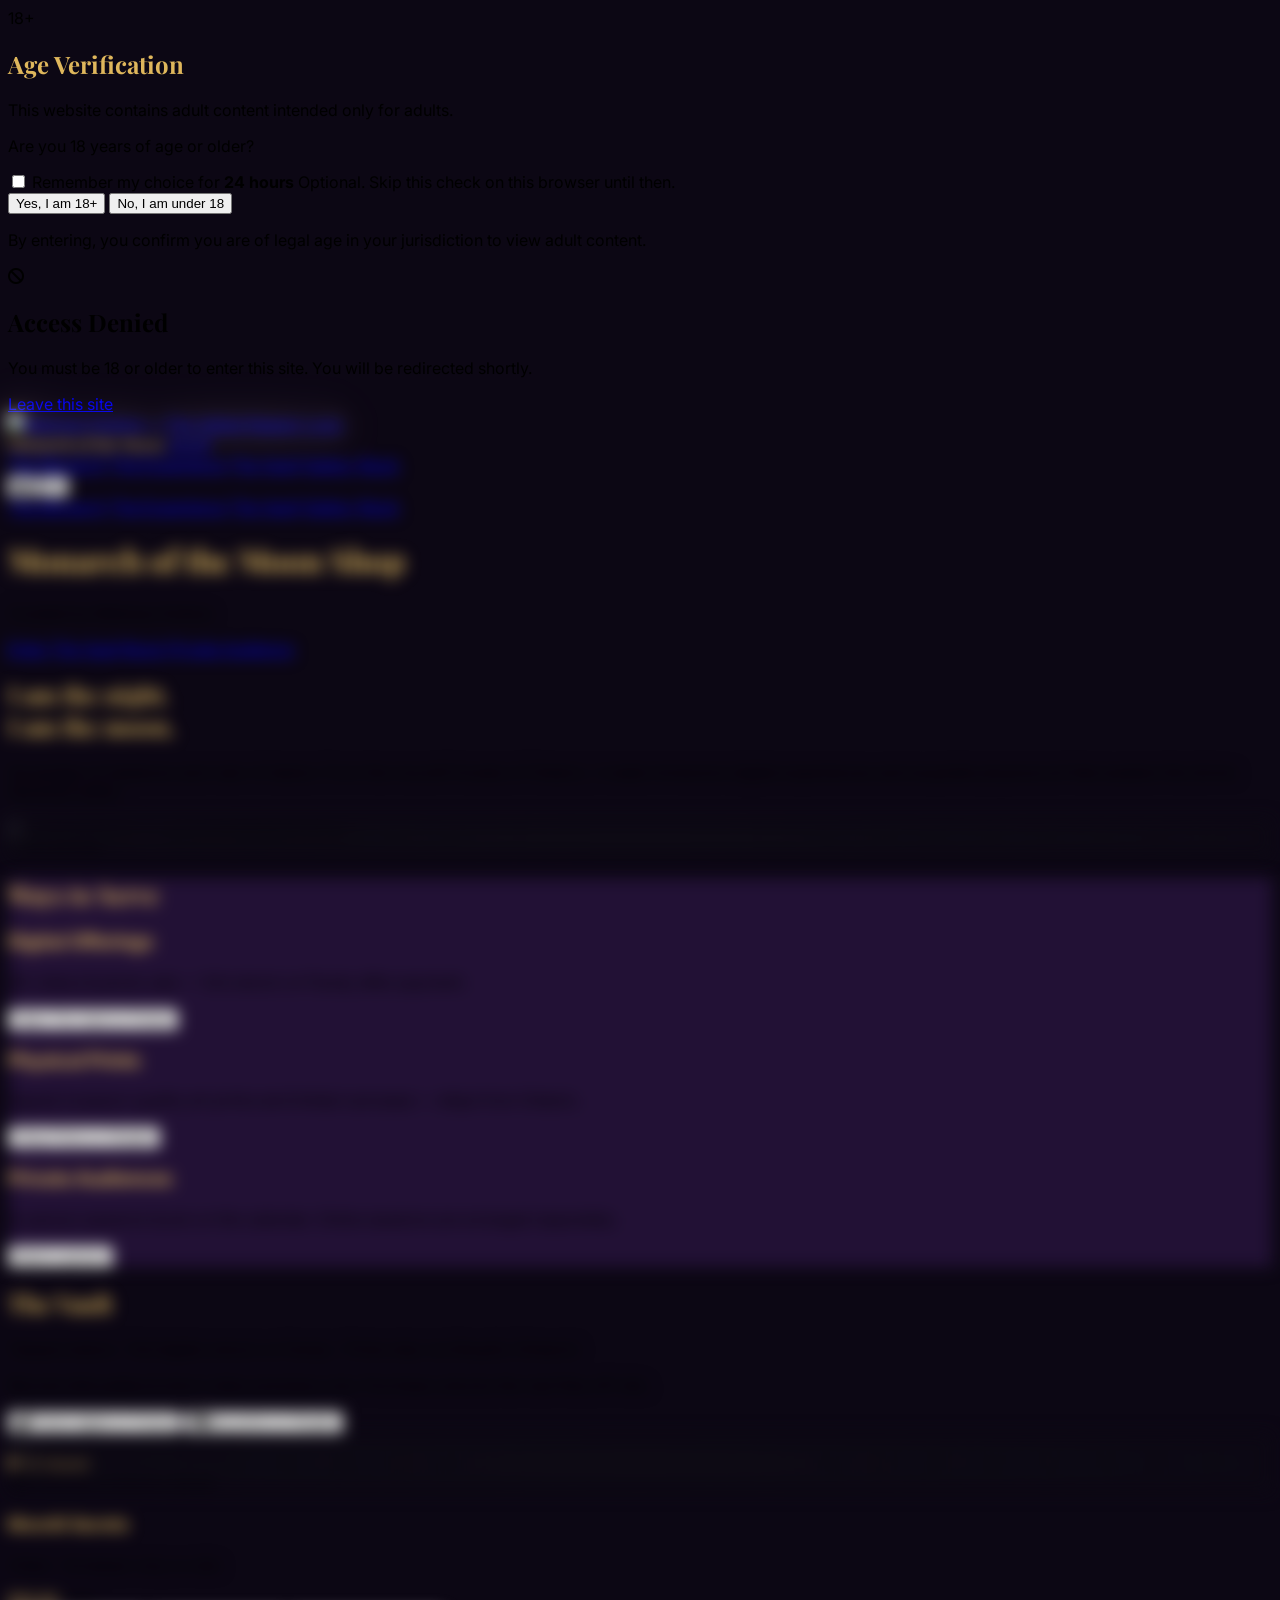
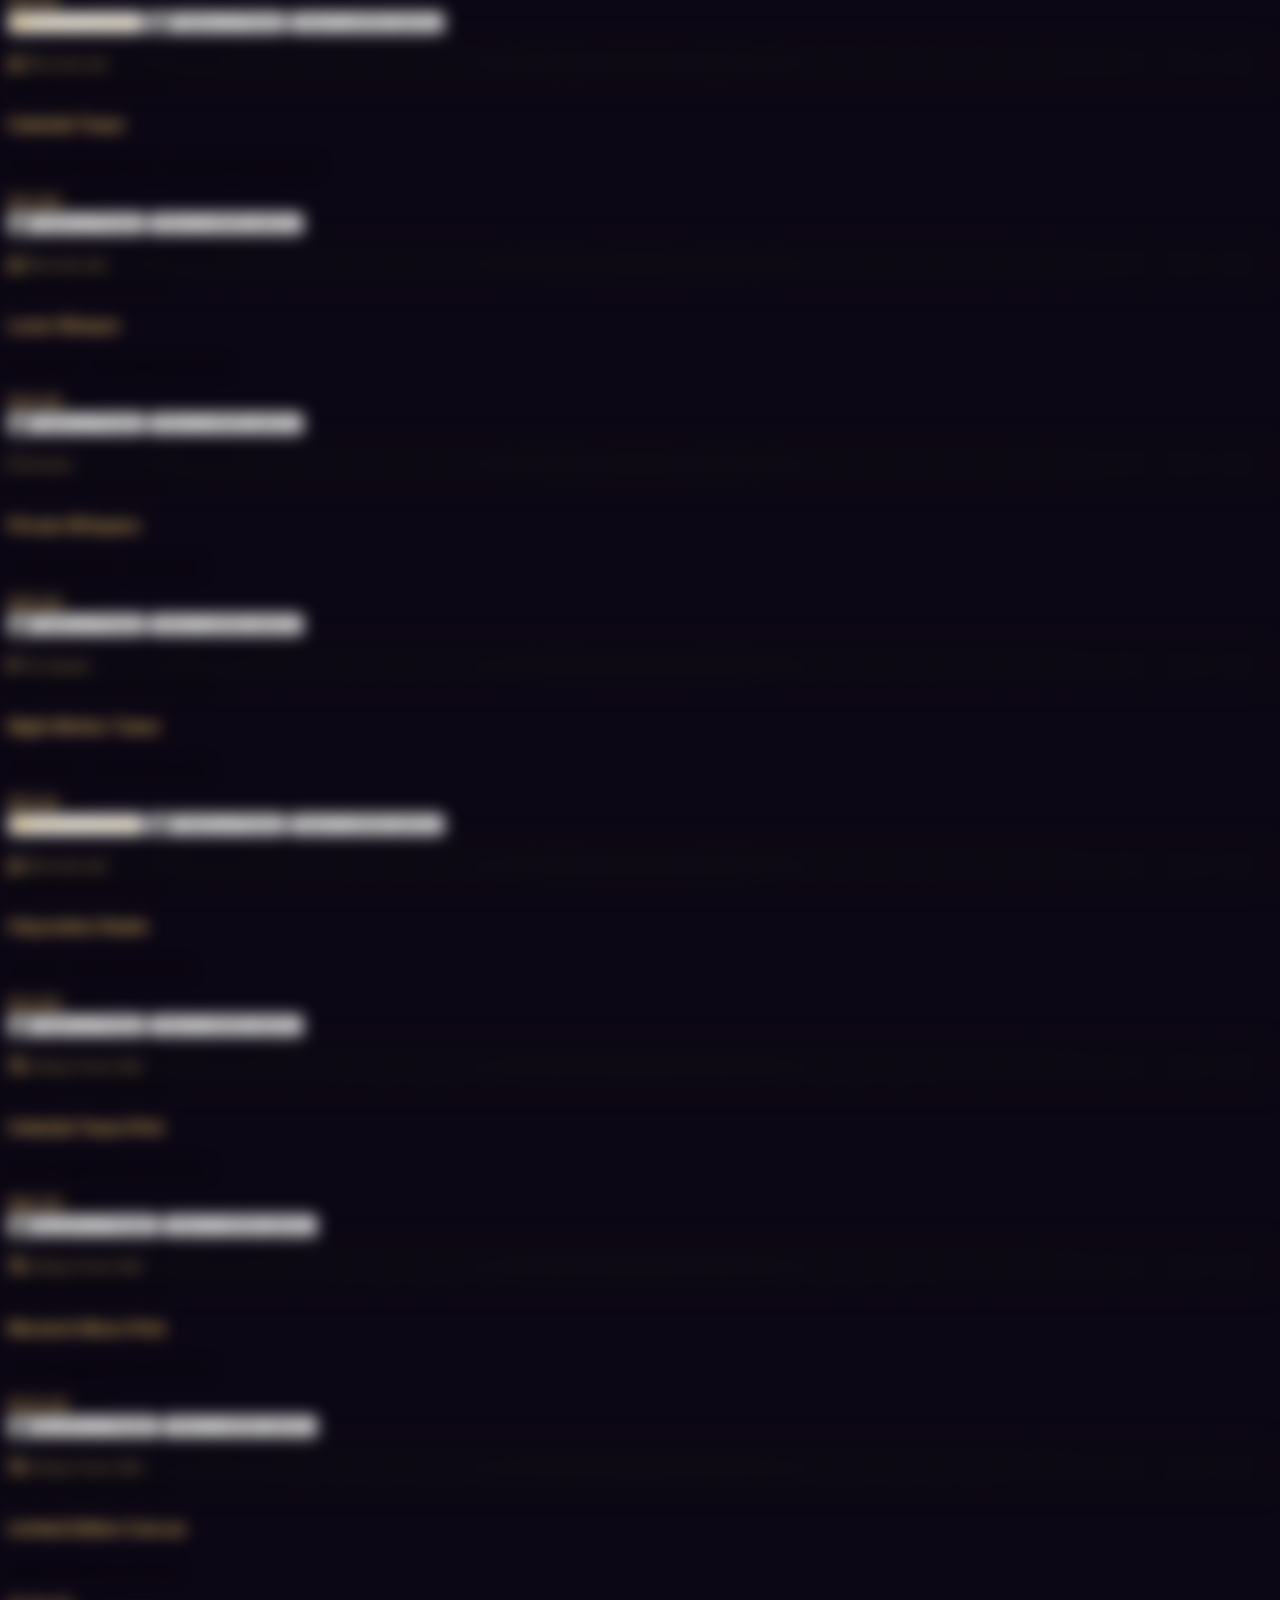
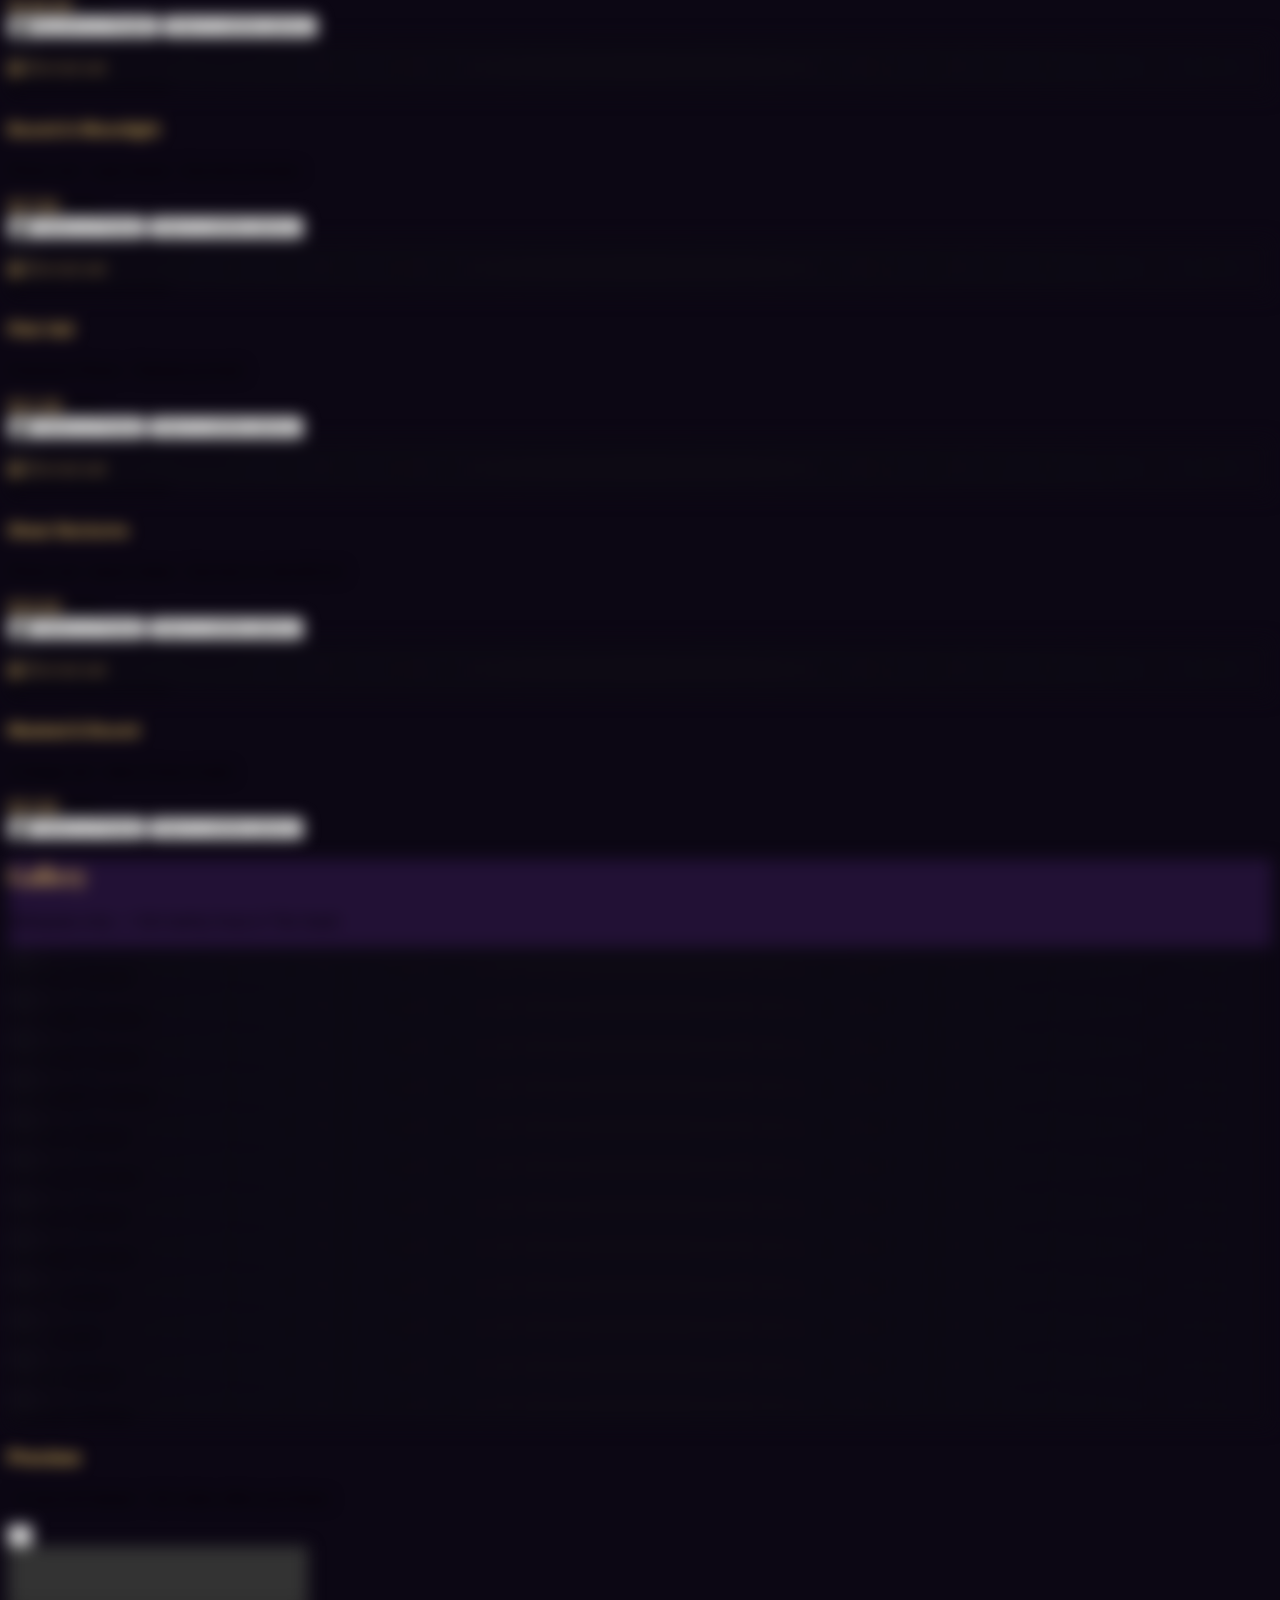
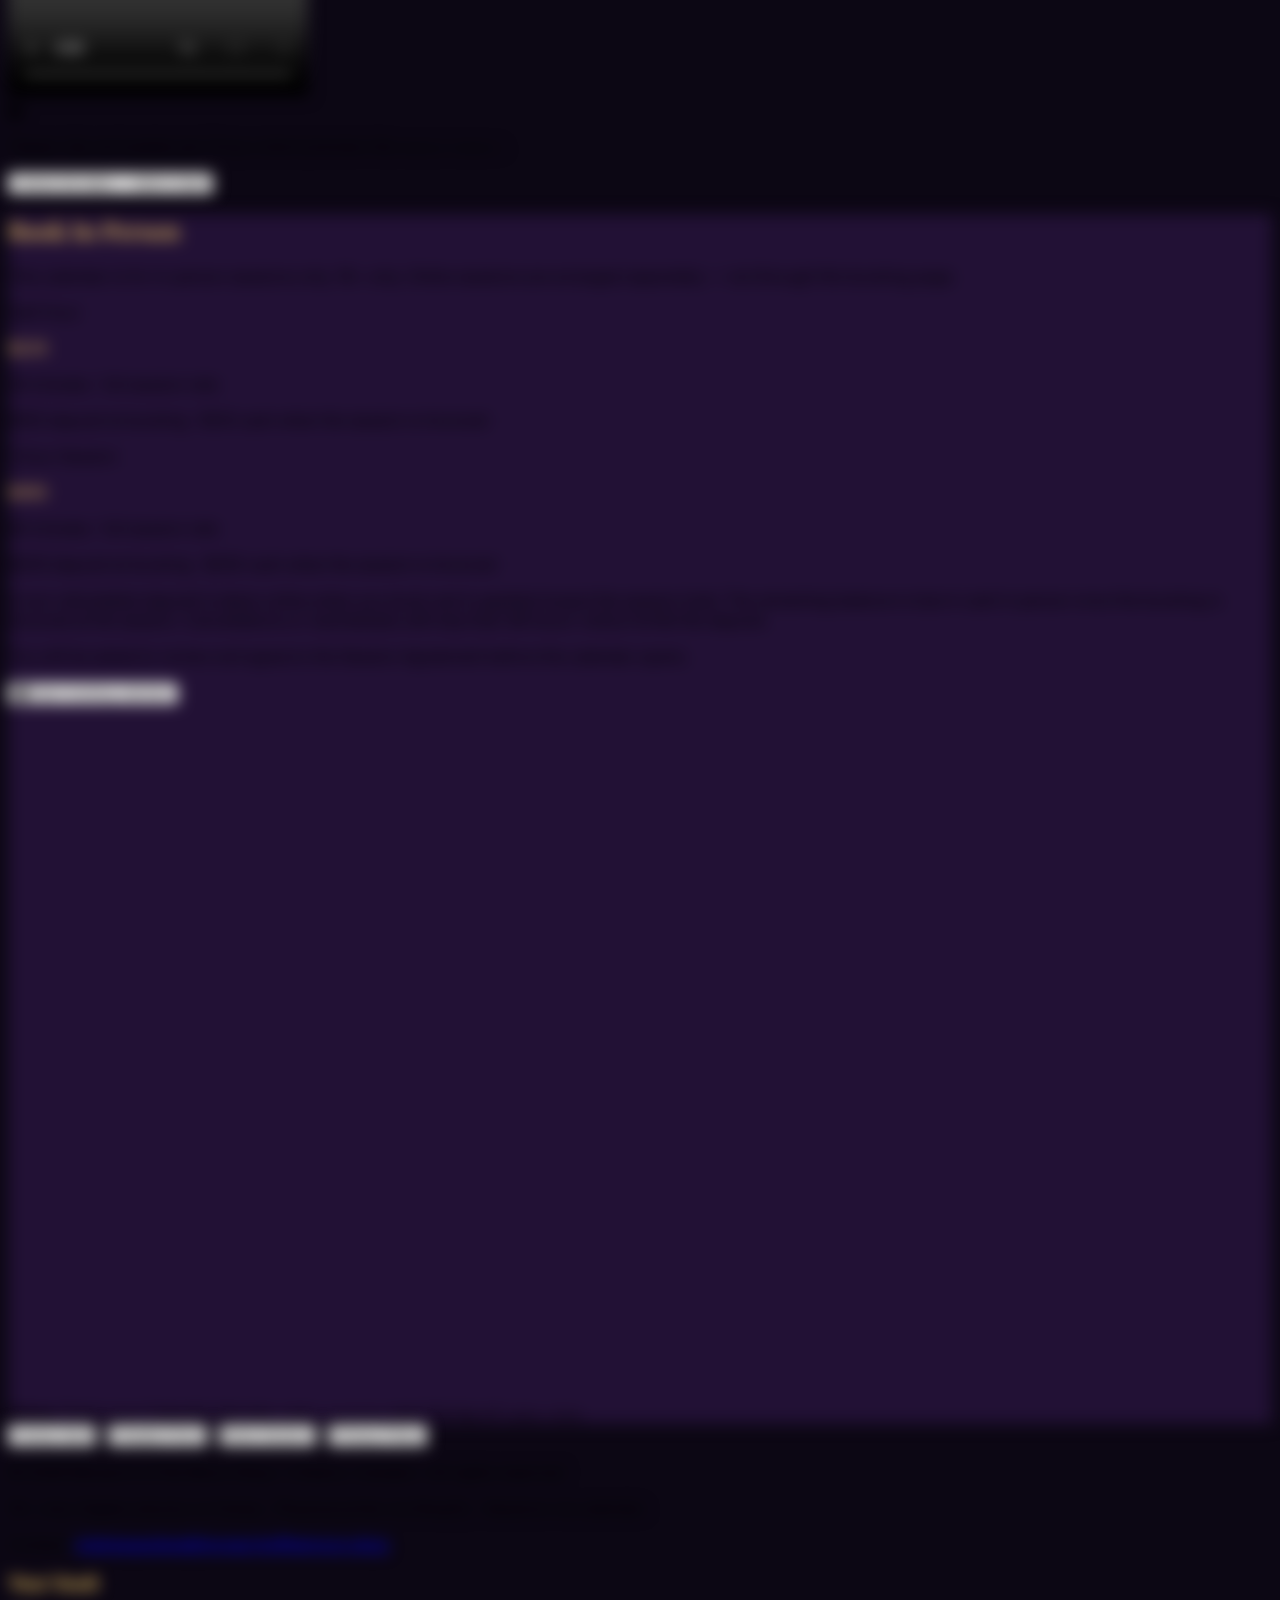
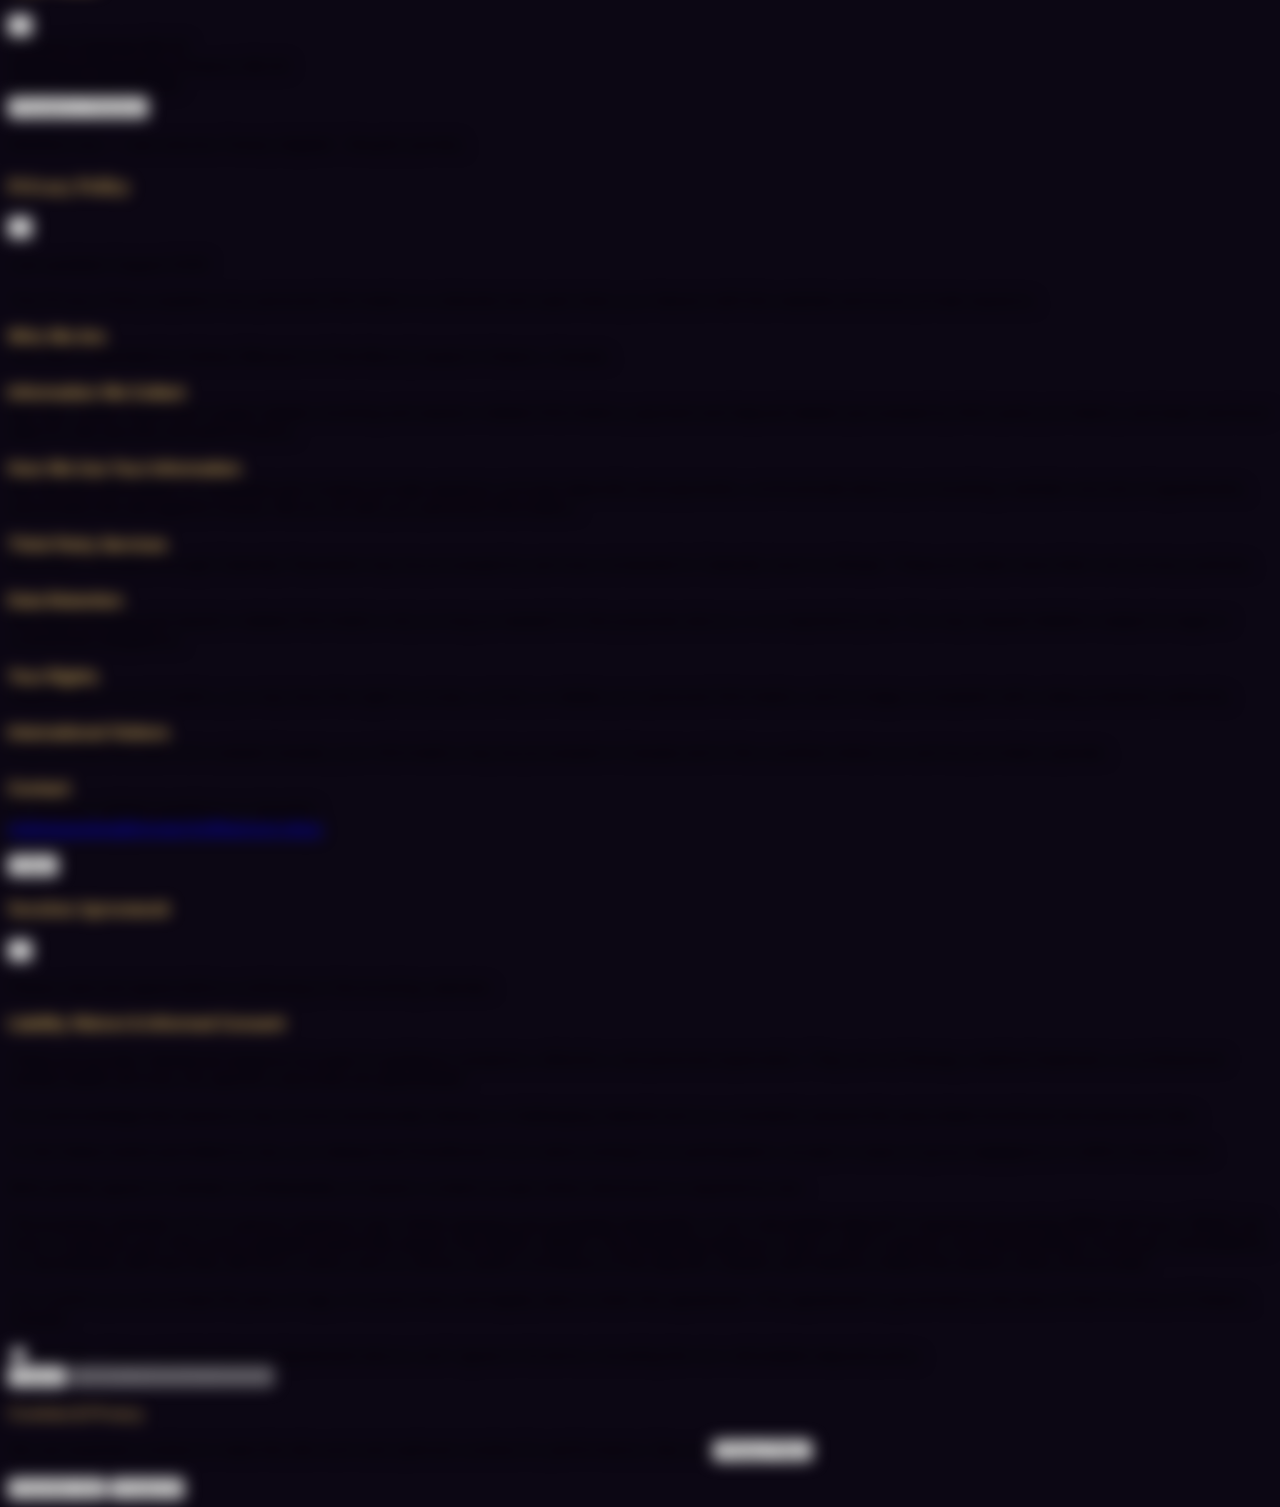
==== index.html @ 91d3137e "Create index.html" ====
<!DOCTYPE html>
<html lang="en">
<head>
    <meta charset="UTF-8">
    <meta name="viewport" content="width=device-width, initial-scale=1.0">
    <title>Monarch of the Moon Shop</title>
    <script src="https://cdn.tailwindcss.com"></script>
    <link rel="stylesheet" href="https://cdnjs.cloudflare.com/ajax/libs/font-awesome/6.5.1/css/all.min.css">
    <link rel="preconnect" href="https://fonts.googleapis.com">
    <link rel="preconnect" href="https://fonts.gstatic.com" crossorigin>
    <link href="https://fonts.googleapis.com/css2?family=Playfair+Display:wght=700&family=Inter:wght=300;400;500&display=swap" rel="stylesheet">
    <style>
        body { font-family: 'Inter', system-ui, sans-serif; }
        .heading-serif { font-family: 'Playfair Display', Georgia, serif; }
        
        /* Custom Theme Colors from The Veiled Keeper */
        .dark-bg { background-color: #0c0714; }
        .section-bg { background-color: #221135; }
        .text-gold { color: #dfb75c; }
        .border-gold { border-color: rgba(223, 183, 92, 0.3); }
        .accent-lavender { color: #bfa1eb; }
        
        /* Logo and Heading Glow Effects — Aura + Shimmer */
        .owl-glow {
            position: relative;
            filter: drop-shadow(0 0 12px rgba(223, 183, 92, 0.45)) 
                    drop-shadow(0 0 22px rgba(191, 161, 235, 0.35));
            animation: owlPulse 5s ease-in-out infinite;
        }

        /* Rotating golden-purple aura */
        .owl-glow::before {
            content: "";
            position: absolute;
            inset: -10px;
            border-radius: 50%;
            border: 1.5px solid transparent;
            background: linear-gradient(
                45deg, 
                #dfb75c, 
                transparent 40%, 
                #bfa1eb, 
                transparent 70%, 
                #dfb75c
            ) border-box;
            -webkit-mask: 
                linear-gradient(#fff 0 0) padding-box, 
                linear-gradient(#fff 0 0);
            mask: 
                linear-gradient(#fff 0 0) padding-box, 
                linear-gradient(#fff 0 0);
            -webkit-mask-composite: xor;
            mask-composite: exclude;
            animation: spinAura 14s linear infinite;
            opacity: 0.75;
            pointer-events: none;
        }

        /* Soft moonlight shimmer sweep */
        .owl-glow::after {
            content: "";
            position: absolute;
            top: 0;
            left: -120%;
            width: 70%;
            height: 100%;
            background: linear-gradient(
                90deg,
                transparent,
                rgba(223, 183, 92, 0.22),
                rgba(191, 161, 235, 0.15),
                transparent
            );
            animation: shimmerSweep 7s ease-in-out infinite;
            pointer-events: none;
            border-radius: 50%;
        }

        @keyframes spinAura {
            to { transform: rotate(360deg); }
        }

        @keyframes shimmerSweep {
            0%   { left: -120%; }
            35%  { left: 130%; }
            100% { left: 130%; }
        }

        @keyframes owlPulse {
            0%, 100% {
                transform: translateY(0) scale(1);
                filter: drop-shadow(0 0 10px rgba(223, 183, 92, 0.4)) 
                        drop-shadow(0 0 18px rgba(191, 161, 235, 0.3));
            }
            50% {
                transform: translateY(-4px) scale(1.03);
                filter: drop-shadow(0 0 18px rgba(223, 183, 92, 0.7)) 
                        drop-shadow(0 0 32px rgba(191, 161, 235, 0.5));
            }
        }
        
        .product-card { transition: transform 0.3s ease, box-shadow 0.3s ease; }
        .product-card:hover { transform: translateY(-8px); box-shadow: 0 20px 25px -5px rgb(0 0 0 / 0.5); }
        body.modal-open,
        body.age-locked { overflow: hidden; }
        body.age-locked > :not(#age-gate) {
            filter: blur(8px);
            pointer-events: none;
            user-select: none;
        }
        .modal-panel { animation: modalPop 0.3s cubic-bezier(0.34, 1.56, 0.64, 1); }
        @keyframes modalPop {
            from { opacity: 0; transform: scale(0.9) translateY(20px); }
            to { opacity: 1; transform: scale(1) translateY(0); }
        }
        /* Censored storefront previews — full media only after purchase */
        .media-blur {
            filter: blur(18px) brightness(0.55) saturate(0.85);
            transform: scale(1.12);
        }
        .media-blur-soft {
            filter: blur(10px) brightness(0.7) saturate(0.9);
            transform: scale(1.08);
        }
        .media-frame {
            position: relative;
            overflow: hidden;
            background: #0d0a14;
        }
        .media-frame::after {
            content: "";
            position: absolute;
            inset: 0;
            background: radial-gradient(ellipse at center, transparent 20%, rgba(12, 7, 20, 0.65) 100%);
            pointer-events: none;
        }
        .lock-badge {
            backdrop-filter: blur(6px);
        }
        /* Fixed navbar: anchors land below it */
        html { scroll-behavior: smooth; }
        section[id], header[id] { scroll-margin-top: 6rem; }
        /* Nav brand on small screens */
        @media (max-width: 380px) {
            .brand-text { max-width: 9rem; }
        }
    </style>
</head>
<body class="dark-bg text-white overflow-x-hidden age-locked">

    <!-- 18+ Age Verification -->
    <div id="age-gate"
         role="dialog"
         aria-modal="true"
         aria-labelledby="age-gate-title"
         aria-describedby="age-gate-desc"
         class="fixed inset-0 z-[200] flex items-center justify-center p-6 bg-black/90">
        <div class="modal-panel w-full max-w-md rounded-3xl border border-purple-500/40 bg-[#111114] p-8 text-center shadow-2xl shadow-purple-900/30">
            <div id="age-gate-prompt">
                <div class="mx-auto mb-5 flex h-16 w-16 items-center justify-center rounded-full border border-purple-500/50 bg-purple-600/20">
                    <span class="text-2xl font-bold text-purple-300">18+</span>
                </div>
                <h2 id="age-gate-title" class="heading-serif text-3xl font-bold mb-3 text-gold">Age Verification</h2>
                <p id="age-gate-desc" class="text-white/70 mb-2 leading-relaxed">
                    This website contains adult content intended only for adults.
                </p>
                <p class="text-white/90 font-medium mb-6">
                    Are you 18 years of age or older?
                </p>

                <label class="mb-6 flex cursor-pointer items-start gap-3 rounded-2xl border border-white/10 bg-black/30 px-4 py-3 text-left hover:border-purple-500/40 transition-colors">
                    <input id="age-remember"
                           type="checkbox"
                           class="mt-1 h-4 w-4 shrink-0 rounded border-white/30 bg-transparent accent-purple-600">
                    <span class="text-sm text-white/80 leading-snug">
                        Remember my choice for <strong class="text-white font-medium">24 hours</strong>
                        <span class="block text-xs text-white/45 mt-1">Optional. Skip this check on this browser until then.</span>
                    </span>
                </label>

                <div class="flex flex-col sm:flex-row gap-3">
                    <button type="button"
                            onclick="confirmAge(true)"
                            class="flex-1 py-3.5 rounded-2xl bg-purple-600 hover:bg-purple-700 font-semibold transition-colors">
                        Yes, I am 18+
                    </button>
                    <button type="button"
                            onclick="confirmAge(false)"
                            class="flex-1 py-3.5 rounded-2xl border border-white/25 hover:bg-white/10 font-medium transition-colors">
                        No, I am under 18
                    </button>
                </div>
                <p class="text-xs text-white/40 mt-6">
                    By entering, you confirm you are of legal age in your jurisdiction to view adult content.
                </p>
            </div>

            <div id="age-gate-denied" class="hidden">
                <i class="fas fa-ban text-5xl text-red-400 mb-5" aria-hidden="true"></i>
                <h2 class="heading-serif text-3xl font-bold mb-3">Access Denied</h2>
                <p class="text-white/70 mb-8 leading-relaxed">
                    You must be 18 or older to enter this site. You will be redirected shortly.
                </p>
                <a href="https://www.google.com/"
                   class="inline-flex w-full justify-center py-3.5 rounded-2xl border border-white/25 hover:bg-white/10 font-medium transition-colors">
                    Leave this site
                </a>
            </div>
        </div>
    </div>

    <!-- Navbar -->
    <nav class="fixed top-0 left-0 right-0 z-50 bg-[#0c0714]/95 backdrop-blur-md border-b border-white/10">
        <div class="max-w-screen-2xl mx-auto px-6 py-5 flex items-center justify-between">
            <a href="#top" class="flex items-center gap-x-3 min-w-0">
                <img src="media/photos/logo-veiled.svg"
                     alt="Mistress Solena — The Veiled Keeper Logo"
                     class="w-11 h-11 shrink-0 object-contain rounded-full border border-[#dfb75c]/40 owl-glow"
                     onerror="this.onerror=null;this.src='media/photos/logo-veiled.png';this.onerror=null;this.src='media/photos/1779854354608.jpg'">
                <div class="brand-text min-w-0">
                    <span class="font-bold text-lg sm:text-2xl tracking-tighter heading-serif truncate block text-gold">Monarch of the Moon</span>
                    <span class="block text-[10px] text-purple-300 -mt-1 tracking-[2px]">SHOP</span>
                </div>
            </a>

            <div class="hidden md:flex items-center gap-x-9 text-sm font-medium">
                <a href="#about" class="hover:text-purple-300 transition-colors">The Monarch</a>
                <a href="#experience" class="hover:text-purple-300 transition-colors">The Experience</a>
                <a href="#vault" class="hover:text-purple-300 transition-colors">The Vault</a>
                <a href="#gallery" class="hover:text-purple-300 transition-colors">Gallery</a>
                <a href="#book" class="hover:text-purple-300 transition-colors">Book</a>
            </div>

            <div class="flex items-center gap-x-4">
                <button type="button" onclick="showCart()" aria-label="Open cart"
                        class="flex items-center gap-x-2 px-4 py-2 rounded-full border border-white/20 hover:bg-white/5 transition-colors relative">
                    <i class="fas fa-shopping-bag text-lg" aria-hidden="true"></i>
                    <span id="cart-count" class="absolute -top-1 -right-1 bg-purple-600 text-white text-xs w-5 h-5 rounded-full flex items-center justify-center font-bold" style="display: none;">0</span>
                </button>
                <button type="button" class="md:hidden p-2" onclick="toggleMobileMenu()" aria-label="Open menu" aria-expanded="false" id="mobile-menu-btn">
                    <i class="fas fa-bars text-2xl" aria-hidden="true"></i>
                </button>
            </div>
        </div>

        <div id="mobile-menu" class="hidden md:hidden border-t border-white/10 px-6 py-4 space-y-3 text-sm font-medium bg-[#0c0714]/98">
            <a href="#about" onclick="toggleMobileMenu(false)" class="block py-2 hover:text-purple-300">The Monarch</a>
            <a href="#experience" onclick="toggleMobileMenu(false)" class="block py-2 hover:text-purple-300">The Experience</a>
            <a href="#vault" onclick="toggleMobileMenu(false)" class="block py-2 hover:text-purple-300">The Vault</a>
            <a href="#gallery" onclick="toggleMobileMenu(false)" class="block py-2 hover:text-purple-300">Gallery</a>
            <a href="#book" onclick="toggleMobileMenu(false)" class="block py-2 hover:text-purple-300">Book</a>
        </div>
    </nav>

    <!-- Hero -->
    <header id="top" class="min-h-[100dvh] flex items-center pt-16 relative overflow-hidden">
        <div class="absolute inset-0 bg-[radial-gradient(#dfb75c15_1px,transparent_1px)] bg-[length:6px_6px]"></div>
        <div class="max-w-screen-2xl mx-auto px-6 relative z-10">
            <div class="max-w-3xl">
                <h1 class="text-4xl sm:text-6xl md:text-7xl font-bold leading-none tracking-tighter heading-serif mb-4 text-gold">
                    Monarch of the Moon Shop
                </h1>
                <p class="text-2xl sm:text-3xl md:text-4xl text-purple-300 font-light mb-8">Curated by Mistress Solena</p>
                <div class="flex flex-col sm:flex-row gap-4">
                    <a href="#vault" class="inline-flex items-center justify-center px-9 py-4 bg-purple-600 hover:bg-purple-700 rounded-full text-lg font-semibold transition-colors">Enter The Vault</a>
                    <a href="#book" class="inline-flex items-center justify-center px-9 py-4 border border-white/60 hover:bg-white/10 rounded-full text-lg font-medium transition-colors">Book Private Audience</a>
                </div>
            </div>
        </div>
    </header>

    <!-- About -->
    <section id="about" class="max-w-screen-2xl mx-auto px-6 py-20">
        <div class="grid md:grid-cols-12 gap-12 items-center">
            <div class="md:col-span-7">
                <h2 class="text-4xl sm:text-5xl md:text-6xl font-bold heading-serif mb-8 text-gold">I am the night.<br>I am the moon.</h2>
                <div class="text-lg text-white/90 space-y-4">
                    <p>Sovereign of shadows and ruler of desire. From the moonlit forests of Ontario, I create immersive digital experiences and exquisite physical art that awaken the divine feminine within.</p>
                </div>
            </div>
            <div class="md:col-span-5">
                <div class="media-frame rounded-3xl shadow-2xl aspect-[4/3] border border-gold/20">
                    <img data-local="media/photos/mistress.jpg"
                         src="media/photos/mistress.jpg"
                         class="media-blur-soft w-full h-full object-cover"
                         alt="Mistress Solena — soft silhouette preview"
                         loading="lazy"
                         onerror="this.onerror=null; this.src='media/photos/1779854354608.jpg';">
                    <div class="absolute inset-0 z-10 flex items-end justify-center p-4 pointer-events-none">
                        <span class="lock-badge text-xs tracking-wide uppercase text-white/80 bg-black/50 border border-white/15 px-3 py-1.5 rounded-full">Soft preview</span>
                    </div>
                </div>
            </div>
        </div>
    </section>

    <!-- The Experience -->
    <section id="experience" class="section-bg py-20 border-y border-white/5">
        <div class="max-w-screen-2xl mx-auto px-6 text-center">
            <h2 class="text-4xl md:text-5xl font-bold heading-serif mb-12 text-gold">Ways to Serve</h2>
            <div class="grid md:grid-cols-3 gap-6">
                <div class="bg-[#0c0714] p-8 rounded-3xl border border-white/10 hover:border-[#dfb75c]/40 transition-colors text-left flex flex-col">
                    <h3 class="text-2xl font-semibold mb-3 text-gold">Digital Offerings</h3>
                    <p class="text-white/70 flex-1">4K videos &amp; photo sets — full unlock on Fansly after payment.</p>
                    <button type="button" data-link="fansly" class="mt-6 w-full py-3 rounded-2xl bg-purple-600 hover:bg-purple-700 font-semibold text-sm transition-colors">
                        Open The Vault on Fansly
                    </button>
                </div>
                <div class="bg-[#0c0714] p-8 rounded-3xl border border-white/10 hover:border-[#dfb75c]/40 transition-colors text-left flex flex-col">
                    <h3 class="text-2xl font-semibold mb-3 text-gold">Physical Prints</h3>
                    <p class="text-white/70 flex-1">Signed museum-quality art prints and limited canvases — ships from Ontario.</p>
                    <button type="button" data-link="shopify" class="mt-6 w-full py-3 rounded-2xl border border-white/25 hover:bg-white/10 font-semibold text-sm transition-colors">
                        Shop Prints on Shopify
                    </button>
                </div>
                <div class="bg-[#0c0714] p-8 rounded-3xl border border-white/10 hover:border-[#dfb75c]/40 transition-colors text-left flex flex-col">
                    <h3 class="text-2xl font-semibold mb-3 text-gold">Private Audiences</h3>
                    <p class="text-white/70 flex-1">In-person sessions book on the calendar. Online sessions are arranged separately.</p>
                    <button type="button" data-link="calendly" class="mt-6 w-full py-3 rounded-2xl border border-purple-500/50 hover:bg-purple-600/20 font-semibold text-sm transition-colors">
                        Book in person
                    </button>
                </div>
            </div>
        </div>
    </section>

    <!-- The Vault -->
    <section id="vault" class="max-w-screen-2xl mx-auto px-6 py-20">
        <h2 class="text-5xl font-bold heading-serif text-center mb-4 text-gold">The Vault</h2>
        <p class="text-center text-white/70 mb-3">Teasers below · Full digital unlock on Fansly · Prints ship via Shopify (Ontario)</p>
        <p class="text-center text-purple-300/80 text-sm mb-8 max-w-xl mx-auto">
            Blurred silhouettes &amp; short video previews only. Purchase unlocks the real files off-site.
        </p>
        <div class="flex flex-col sm:flex-row gap-3 justify-center mb-12">
            <button type="button" data-link="fansly"
                    class="px-8 py-3.5 rounded-full bg-purple-600 hover:bg-purple-700 font-semibold transition-colors">
                <i class="fas fa-lock-open mr-2" aria-hidden="true"></i>Unlock digital on Fansly
            </button>
            <button type="button" data-link="shopify"
                    class="px-8 py-3.5 rounded-full border border-white/40 hover:bg-white/10 font-medium transition-colors">
                <i class="fas fa-shipping-fast mr-2" aria-hidden="true"></i>Buy prints on Shopify
            </button>
        </div>
        <div class="grid md:grid-cols-2 lg:grid-cols-3 gap-6" id="products-container"></div>
    </section>

    <!-- Gallery -->
    <section id="gallery" class="section-bg border-y border-white/5">
        <div class="max-w-screen-2xl mx-auto px-6 py-20">
            <h2 class="text-4xl md:text-5xl font-bold heading-serif text-center mb-3 text-gold">Gallery</h2>
            <p class="text-center text-white/60 text-sm mb-10">Glimpses only — full clarity lives in The Vault.</p>
            <div id="gallery-grid" class="grid grid-cols-2 md:grid-cols-4 gap-3"></div>
        </div>
    </section>

    <!-- Video Teaser Modal -->
    <div id="teaser-modal"
         class="hidden fixed inset-0 z-[96] bg-black/85 items-center justify-center p-6"
         onclick="if (event.target.id === 'teaser-modal') closeTeaser()">
        <div class="modal-panel w-full max-w-lg rounded-3xl border border-[#dfb75c]/30 bg-[#111114] overflow-hidden" onclick="event.stopPropagation()">
            <div class="flex items-center justify-between px-5 py-4 border-b border-white/10">
                <div>
                    <h3 id="teaser-title" class="font-semibold text-lg text-gold">Preview</h3>
                    <p class="text-xs text-purple-300">~5 second teaser · full video after purchase</p>
                </div>
                <button type="button" onclick="closeTeaser()" class="text-3xl leading-none" aria-label="Close preview">&times;</button>
            </div>
            <div class="relative bg-black aspect-video">
                <video id="teaser-video"
                       class="w-full h-full object-contain"
                       playsinline
                       muted
                       controls
                       controlslist="nodownload noplaybackrate"
                       disablepictureinpicture></video>
                <div id="teaser-fallback" class="hidden absolute inset-0 flex flex-col items-center justify-center p-6 text-center">
                    <i class="fas fa-lock text-3xl text-purple-400 mb-3" aria-hidden="true"></i>
                    <p class="text-white/80 text-sm">Teaser clip not loaded yet. Drop a short preview into <code class="text-purple-300">media/videos/</code>.</p>
                </div>
            </div>
            <div class="p-5">
                <button type="button" id="teaser-add-btn" class="w-full py-3.5 bg-purple-600 hover:bg-purple-700 rounded-2xl font-semibold transition-colors">
                    Unlock full video — Add to Vault
                </button>
            </div>
        </div>
    </div>

    <!-- Book Private Audience -->
    <section id="book" class="max-w-screen-2xl mx-auto px-6 py-20">
        <div class="section-bg border border-white/10 rounded-3xl p-8 md:p-12 max-w-3xl mx-auto text-center">
            <h2 class="text-4xl md:text-5xl font-bold heading-serif mb-4 text-gold">Book In Person</h2>
            <p class="text-white/70 mb-6 max-w-xl mx-auto">
                This calendar is for in-person sessions only. 18+ only. Online sessions are arranged separately — not through this booking page.
            </p>

            <!-- Pricing -->
            <div class="grid sm:grid-cols-2 gap-4 max-w-md mx-auto mb-8 text-left">
                <div class="rounded-2xl border border-white/10 bg-black/30 px-5 py-4">
                    <p class="text-xs uppercase tracking-widest text-white/50 mb-1">Half Hour</p>
                    <p class="text-2xl font-semibold text-gold">$225</p>
                    <p class="text-xs text-white/45 mt-1">30 minutes · full session rate</p>
                    <p class="text-xs text-purple-300 mt-2">$100 deposit at booking · $125 cash when the session is honored</p>
                </div>
                <div class="rounded-2xl border border-purple-500/40 bg-purple-900/20 px-5 py-4">
                    <p class="text-xs uppercase tracking-widest text-purple-300/80 mb-1">1 Hour Session</p>
                    <p class="text-2xl font-semibold text-gold">$450</p>
                    <p class="text-xs text-white/45 mt-1">60 minutes · full session rate</p>
                    <p class="text-xs text-purple-300 mt-2">$200 deposit at booking · $250 cash when the session is honored</p>
                </div>
            </div>

            <p class="text-xs text-white/45 mb-2 max-w-lg mx-auto">
                A non-refundable deposit is taken online when you book and is applied toward the session total.
                The remaining balance is due in cash in person once the booking is honored at the session.
                Cancellations or reschedules with less than 48 hours’ notice forfeit the deposit.
            </p>
            <p class="text-xs text-white/40 mb-8 max-w-lg mx-auto">
                You will be asked to review and agree to the Session Agreement before the calendar opens.
            </p>

            <button type="button" data-link="calendly"
                    class="inline-flex items-center justify-center gap-2 px-10 py-4 bg-purple-600 hover:bg-purple-700 rounded-full text-lg font-semibold mb-8 transition-colors">
                <i class="fas fa-calendar-check" aria-hidden="true"></i>
                Open booking calendar
            </button>

            <!-- Inline Calendly -->
            <div id="calendly-wrap" class="hidden rounded-2xl overflow-hidden border border-white/10 bg-black/30 min-h-[620px]">
                <div id="calendly-embed" class="calendly-inline-widget w-full" style="min-width:320px;height:700px;"></div>
            </div>
            <div id="calendly-setup-hint" class="text-sm text-amber-200/90 bg-amber-500/10 border border-amber-500/30 rounded-2xl px-5 py-4 text-left">
                <strong class="block mb-1">Setup:</strong>
                Paste your Calendly link into <code class="text-purple-300">LINKS.calendly</code> near the top of
                <code class="text-purple-300">index.html</code>.
            </div>
        </div>
    </section>

    <!-- Footer -->
    <footer class="py-12 border-t border-white/10">
        <div class="max-w-screen-2xl mx-auto px-6 text-center text-sm text-white/60 space-y-4">
            <div class="flex flex-wrap items-center justify-center gap-4 text-sm">
                <button type="button" data-link="fansly" class="hover:text-purple-300 transition-colors">Fansly Vault</button>
                <span class="text-white/20">·</span>
                <button type="button" data-link="shopify" class="hover:text-purple-300 transition-colors">Shopify Prints</button>
                <span class="text-white/20">·</span>
                <button type="button" data-link="calendly" class="hover:text-purple-300 transition-colors">Book Session</button>
                <span class="text-white/20">·</span>
                <button type="button" onclick="openPrivacy()" class="hover:text-purple-300 transition-colors">Privacy Policy</button>
            </div>
            <p>© <span id="year">2026</span> Monarch of the Moon Shop • Ontario, Canada • All rights reserved</p>
            <p class="text-xs text-white/40">18+ only. Digital unlocks on Fansly · Physical prints via Shopify · Sessions via calendar.</p>
            <p class="text-xs text-white/40">Contact: <a href="mailto:mistresssolena@monarchofthemoon.shop" class="hover:text-purple-300 transition-colors">mistresssolena@monarchofthemoon.shop</a></p>
        </div>
    </footer>

    <!-- Cart Modal -->
    <div id="cart-modal" role="dialog" aria-modal="true" aria-labelledby="cart-title"
         onclick="if (event.target.id === 'cart-modal') hideCart()"
         class="hidden fixed inset-0 bg-black/70 z-[90] items-end md:items-center justify-center">
        <div onclick="event.stopPropagation()"
             class="modal-panel bg-[#111114] w-full md:w-[440px] md:rounded-3xl md:m-4 rounded-t-3xl p-6 max-h-[85vh] overflow-auto border border-white/10">

            <div class="flex justify-between items-center mb-6">
                <h3 id="cart-title" class="text-2xl font-semibold text-gold">Your Vault</h3>
                <button type="button" onclick="hideCart()" class="text-3xl leading-none" aria-label="Close cart">&times;</button>
            </div>

            <div id="cart-items" class="space-y-4 mb-6"></div>

            <div id="shipping-breakdown" class="hidden border-t border-white/10 pt-4 mb-4 text-sm space-y-2">
                <div class="flex justify-between">
                    <span>Products Subtotal</span>
                    <span id="products-subtotal">$0.00</span>
                </div>
                <div id="shipping-row" class="flex justify-between text-purple-300">
                    <span id="shipping-label">Shipping &amp; Packaging (Ontario)</span>
                    <span id="shipping-fee">$0.00</span>
                </div>
            </div>

            <div class="border-t border-white/10 pt-4">
                <div class="flex justify-between text-xl font-semibold mb-6">
                    <span>Grand Total</span>
                    <span id="cart-total">$0.00 CAD</span>
                </div>
                <button type="button" onclick="checkout()"
                        class="w-full py-4 bg-white text-black font-bold rounded-2xl hover:bg-purple-100 transition-colors">
                    Proceed to Checkout
                </button>
                <p class="text-xs text-white/40 text-center mt-3">Wishlist only — real unlocks: Fansly (digital) · Shopify (prints).</p>
            </div>
        </div>
    </div>

    <!-- Privacy Policy Modal -->
    <div id="privacy-modal"
         role="dialog"
         aria-modal="true"
         aria-labelledby="privacy-title"
         class="hidden fixed inset-0 z-[95] bg-black/85 items-center justify-center p-4 sm:p-6"
         onclick="if (event.target.id === 'privacy-modal') closePrivacy()">
        <div class="modal-panel w-full max-w-lg max-h-[90vh] overflow-y-auto rounded-3xl border border-purple-500/40 bg-[#111114] shadow-2xl shadow-purple-900/30"
             onclick="event.stopPropagation()">
            <div class="sticky top-0 bg-[#111114] border-b border-white/10 px-6 py-4 flex items-center justify-between rounded-t-3xl">
                <h3 id="privacy-title" class="text-xl font-semibold text-gold heading-serif">Privacy Policy</h3>
                <button type="button" onclick="closePrivacy()" class="text-3xl leading-none text-white/60 hover:text-white" aria-label="Close">&times;</button>
            </div>

            <div class="px-6 py-5 text-sm text-white/80 space-y-4 leading-relaxed">
                <p class="text-xs text-white/50">Last updated: August 2026</p>

                <p>This Privacy Policy explains how personal information is collected and used when you interact with this website and book private sessions.</p>

                <p><strong class="text-gold">Who We Are</strong><br>
                This site is operated by Solena (Monarch of the Moon), based in Ontario, Canada.</p>

                <p><strong class="text-gold">Information We Collect</strong><br>
                We may collect name and contact details, booking and session-related information, payment and deposit details (processed by third-party providers), and basic technical data for site security and performance.</p>

                <p><strong class="text-gold">How We Use Your Information</strong><br>
                We use this information to schedule and conduct private sessions, process deposits and payments, communicate about your booking, maintain records of agreements, and protect the site against misuse. We do not sell your personal information.</p>

                <p><strong class="text-gold">Third-Party Services</strong><br>
                Booking is handled through Calendly. Payments may be processed by services connected to Calendly (such as Stripe). These providers have their own privacy policies.</p>

                <p><strong class="text-gold">Data Retention</strong><br>
                We keep booking and session-related information only as long as needed for the purposes above, or as required by law. You may request deletion subject to legal or contractual obligations.</p>

                <p><strong class="text-gold">Your Rights</strong><br>
                Depending on your location, you may have the right to access, correct, or delete your personal information, and to lodge a complaint with a data protection authority.</p>

                <p><strong class="text-gold">International Visitors</strong><br>
                If you access this site from outside Canada, your information may be processed in Canada and in the countries where our service providers operate.</p>

                <p><strong class="text-gold">Contact</strong><br>
                For privacy-related questions or requests:<br>
                <a href="mailto:mistresssolena@monarchofthemoon.shop" class="text-purple-300 hover:text-purple-200">mistresssolena@monarchofthemoon.shop</a></p>
            </div>

            <div class="px-6 pb-6">
                <button type="button" onclick="closePrivacy()"
                        class="w-full py-3.5 rounded-2xl bg-purple-600 hover:bg-purple-700 font-semibold transition-colors">
                    Close
                </button>
            </div>
        </div>
    </div>

    <!-- Liability Waiver Modal (required before Calendly) -->
    <div id="waiver-modal"
         role="dialog"
         aria-modal="true"
         aria-labelledby="waiver-title"
         class="hidden fixed inset-0 z-[95] bg-black/85 items-center justify-center p-4 sm:p-6"
         onclick="if (event.target.id === 'waiver-modal') closeWaiver()">
        <div class="modal-panel w-full max-w-lg max-h-[90vh] overflow-y-auto rounded-3xl border border-purple-500/40 bg-[#111114] shadow-2xl shadow-purple-900/30"
             onclick="event.stopPropagation()">
            <div class="sticky top-0 bg-[#111114] border-b border-white/10 px-6 py-4 flex items-center justify-between rounded-t-3xl">
                <h3 id="waiver-title" class="text-xl font-semibold text-gold heading-serif">Session Agreement</h3>
                <button type="button" onclick="closeWaiver()" class="text-3xl leading-none text-white/60 hover:text-white" aria-label="Close">&times;</button>
            </div>

            <div class="px-6 py-5 text-sm text-white/80 space-y-4 leading-relaxed">
                <p class="text-white/90 font-medium">Please read and agree before continuing to the booking calendar.</p>

                <div class="bg-black/40 border border-white/10 rounded-2xl p-4 space-y-3 text-xs sm:text-sm max-h-64 overflow-y-auto">
                    <p><strong class="text-gold">Liability Waiver &amp; Informed Consent</strong></p>
                    <p>These are private, intentional sessions focused on guidance, presence, reflection, and personal exploration. They are not therapy, medical treatment, or professional mental-health services. No specific outcomes are guaranteed.</p>
                    <p>You acknowledge that sessions may involve emotionally intense or challenging material and you voluntarily assume the associated emotional and personal risks.</p>
                    <p>To the fullest extent permitted by law, you release the Practitioner from claims arising from participation, except in cases of gross negligence or willful misconduct.</p>
                    <p>Both parties agree to maintain confidentiality of session content except where disclosure is required by law.</p>
                    <p>The booking calendar is for in-person sessions only. Online sessions are arranged separately. A non-refundable deposit is required at booking ($100 half hour / $200 one hour). It secures your time and is applied toward the session fee ($225 / $450). The remaining balance is due in cash in person once the booking is honored. Cancellations or reschedules with less than 48 hours’ notice, and no-shows, result in forfeiture of the deposit. Unpaid cash balance means the session does not proceed.</p>
                    <p>You confirm you are at least 18 years of age, of sound mind, and legally able to enter this agreement. This agreement is governed by the laws of the Province of Ontario, Canada.</p>
                </div>

                <label class="flex items-start gap-3 cursor-pointer select-none">
                    <input type="checkbox" id="waiver-agree" class="mt-1 h-4 w-4 rounded border-white/30 bg-transparent accent-purple-600 shrink-0">
                    <span class="text-sm text-white/90 leading-snug">
                        I am 18+, I have read the Session Agreement above, and I agree to its terms, including the non-refundable deposit policy.
                    </span>
                </label>
            </div>

            <div class="px-6 pb-6 flex flex-col sm:flex-row gap-3">
                <button type="button" onclick="closeWaiver()"
                        class="flex-1 py-3.5 rounded-2xl border border-white/25 hover:bg-white/10 font-medium transition-colors">
                    Cancel
                </button>
                <button type="button" id="waiver-continue-btn" onclick="acceptWaiverAndBook()"
                        class="flex-1 py-3.5 rounded-2xl bg-purple-600 hover:bg-purple-700 font-semibold transition-colors disabled:opacity-40 disabled:cursor-not-allowed"
                        disabled>
                    I Agree — Continue to Calendar
                </button>
            </div>
        </div>
    </div>

    <script>
        // ============================================================
        // PRODUCTION REDIRECT LINKS
        // ============================================================
        // FANSLY TRACKING + REFERRAL
        // 1. Create a Tracking Link in Fansly (Profile → Tracking Links)
        //    Name it e.g. "Website – Monarch of the Moon"
        // 2. Paste the full tracking URL below (replaces the profile URL)
        // 3. Paste your Fan Referral code (Profile → Referrals) if you have one
        //    Leave FANSLY_REFERRAL_CODE empty ("") if you don't want referral commission
        // ============================================================
        const FANSLY_TRACKING_URL = "https://fansly.com/MistressSolerna"; // ← paste your Tracking Link here
        const FANSLY_REFERRAL_CODE = ""; // ← paste your referral code here (e.g. "SOLENA")

        // UTM defaults for outbound tracking
        const UTM_DEFAULTS = {
            utm_source: "monarchofthemoon",
            utm_medium: "website",
            utm_campaign: "site_outbound"
        };

        function appendParams(url, params) {
            if (!url || typeof url !== "string") return url;
            try {
                const u = new URL(url, window.location.origin);
                Object.entries(params).forEach(([k, v]) => {
                    if (v != null && String(v).trim() !== "") {
                        u.searchParams.set(k, String(v).trim());
                    }
                });
                return u.toString();
            } catch {
                // Fallback for relative or malformed URLs
                const pairs = Object.entries(params)
                    .filter(([, v]) => v != null && String(v).trim() !== "")
                    .map(([k, v]) => encodeURIComponent(k) + "=" + encodeURIComponent(String(v).trim()));
                if (!pairs.length) return url;
                const sep = url.includes("?") ? "&" : "?";
                return url + sep + pairs.join("&");
            }
        }

        function withUtm(url, contentLabel) {
            return appendParams(url, {
                ...UTM_DEFAULTS,
                utm_content: contentLabel || "general"
            });
        }

        function buildFanslyUrl(baseUrl, contentLabel) {
            let url = baseUrl || FANSLY_TRACKING_URL;
            if (FANSLY_REFERRAL_CODE && FANSLY_REFERRAL_CODE.trim()) {
                url = appendParams(url, { r: FANSLY_REFERRAL_CODE.trim() });
            }
            return withUtm(url, contentLabel || "fansly");
        }

        const LINKS = {
            fansly: buildFanslyUrl(FANSLY_TRACKING_URL, "nav_fansly"),
            shopify: withUtm("https://monarchofthemoon.myshopify.com", "nav_shopify"),
            calendly: withUtm("https://calendly.com/mistresssolena", "nav_calendly")
        };

        // All Vault digital products use tracking + referral + UTM
        const FANSLY_POSTS = {
            moonlitSecrets: buildFanslyUrl(FANSLY_TRACKING_URL, "vault_moonlit_secrets"),
            celestialTease: buildFanslyUrl(FANSLY_TRACKING_URL, "vault_celestial_tease"),
            lunarGlimpse: buildFanslyUrl(FANSLY_TRACKING_URL, "vault_lunar_glimpse"),
            privateWhispers: buildFanslyUrl(FANSLY_TRACKING_URL, "vault_private_whispers"),
            nightMotion: buildFanslyUrl(FANSLY_TRACKING_URL, "vault_night_motion"),
            claymationRealm: buildFanslyUrl(FANSLY_TRACKING_URL, "vault_claymation_realm")
        };

        const SHOPIFY_PRODUCTS = {
            celestialPrint: withUtm("https://monarchofthemoon.myshopify.com", "print_celestial"),
            monarchPrint: withUtm("https://monarchofthemoon.myshopify.com", "print_monarch"),
            canvas: withUtm("https://monarchofthemoon.myshopify.com", "print_canvas")
        };
        // ============================================================

        function linkIsReady(url) {
            if (!url || typeof url !== "string") return false;
            return !url.includes("YOUR_") && !url.includes("YOUR-") && url.startsWith("http");
        }

        const WAIVER_KEY = "solena_waiver_accepted";

        function hasAcceptedWaiver() {
            try {
                return sessionStorage.getItem(WAIVER_KEY) === "1";
            } catch {
                return false;
            }
        }

        function setWaiverAccepted() {
            try {
                sessionStorage.setItem(WAIVER_KEY, "1");
            } catch {}
        }

        function openWaiverModal() {
            const modal = document.getElementById("waiver-modal");
            const checkbox = document.getElementById("waiver-agree");
            const btn = document.getElementById("waiver-continue-btn");
            if (!modal) return;

            if (checkbox) {
                checkbox.checked = false;
                checkbox.onchange = () => {
                    if (btn) btn.disabled = !checkbox.checked;
                };
            }
            if (btn) btn.disabled = true;

            modal.classList.remove("hidden");
            modal.classList.add("flex");
            setModalOpen(true);
        }

        function closeWaiver() {
            const modal = document.getElementById("waiver-modal");
            if (!modal) return;
            modal.classList.add("hidden");
            modal.classList.remove("flex");
            setModalOpen(false);
        }

        function openPrivacy() {
            const modal = document.getElementById("privacy-modal");
            if (!modal) return;
            modal.classList.remove("hidden");
            modal.classList.add("flex");
            setModalOpen(true);
        }

        function closePrivacy() {
            const modal = document.getElementById("privacy-modal");
            if (!modal) return;
            modal.classList.add("hidden");
            modal.classList.remove("flex");
            setModalOpen(false);
        }

        function acceptWaiverAndBook() {
            const checkbox = document.getElementById("waiver-agree");
            if (!checkbox || !checkbox.checked) {
                showToast("Please confirm you agree to the terms");
                return;
            }
            setWaiverAccepted();
            closeWaiver();
            // Proceed to Calendly
            const url = LINKS.calendly;
            if (linkIsReady(url)) {
                window.open(url, "_blank", "noopener,noreferrer");
            } else {
                showToast("Add your Calendly URL in LINKS at the top of index.html");
            }
        }

        function openLink(keyOrUrl) {
            const url = LINKS[keyOrUrl] || keyOrUrl;
            const labels = { fansly: "Fansly", shopify: "Shopify", calendly: "Calendly" };

            // Intercept Calendly: require waiver first
            if (keyOrUrl === "calendly") {
                if (hasAcceptedWaiver()) {
                    if (!linkIsReady(url)) {
                        showToast(`Add your Calendly URL in LINKS at the top of index.html`);
                        return;
                    }
                    window.open(url, "_blank", "noopener,noreferrer");
                } else {
                    openWaiverModal();
                }
                return;
            }

            if (!linkIsReady(url)) {
                const name = labels[keyOrUrl] || "that service";
                showToast(`Add your ${name} URL in LINKS at the top of index.html`);
                return;
            }
            window.open(url, "_blank", "noopener,noreferrer");
        }

        function buyProduct(productId) {
            const product = products.find(p => p.id === productId);
            if (!product) return;
            if (product.buyUrl && linkIsReady(product.buyUrl)) {
                window.open(product.buyUrl, "_blank", "noopener,noreferrer");
                return;
            }
            if (product.type === "physical") {
                openLink("shopify");
            } else {
                openLink("fansly");
            }
        }

        function wireOutboundButtons() {
            document.querySelectorAll("[data-link]").forEach(el => {
                el.addEventListener("click", () => openLink(el.getAttribute("data-link")));
            });
        }

        function setupCalendly() {
            const wrap = document.getElementById("calendly-wrap");
            const hint = document.getElementById("calendly-setup-hint");
            const embed = document.getElementById("calendly-embed");
            if (!wrap || !embed) return;

            if (!linkIsReady(LINKS.calendly)) {
                wrap.classList.add("hidden");
                if (hint) hint.classList.remove("hidden");
                return;
            }

            if (hint) hint.classList.add("hidden");
            wrap.classList.remove("hidden");
            embed.setAttribute("data-url", LINKS.calendly);

            if (!document.getElementById("calendly-script")) {
                const s = document.createElement("script");
                s.id = "calendly-script";
                s.src = "https://assets.calendly.com/assets/external/widget.js";
                s.async = true;
                s.onload = () => {
                    if (window.Calendly) {
                        window.Calendly.initInlineWidget({
                            url: LINKS.calendly,
                            parentElement: embed
                        });
                    }
                };
                document.body.appendChild(s);
            } else if (window.Calendly) {
                window.Calendly.initInlineWidget({
                    url: LINKS.calendly,
                    parentElement: embed
                });
            }
        }

        const AGE_STORAGE_KEY = "solena_age_verified_until";
        const AGE_REMEMBER_MS = 24 * 60 * 60 * 1000;

        function isAgeVerifiedRecently() {
            try {
                const until = Number(localStorage.getItem(AGE_STORAGE_KEY));
                if (!Number.isFinite(until)) return false;
                if (Date.now() < until) return true;
                localStorage.removeItem(AGE_STORAGE_KEY);
                return false;
            } catch {
                return false;
            }
        }

        function unlockAgeGate() {
            const gate = document.getElementById("age-gate");
            if (gate) gate.classList.add("hidden");
            document.body.classList.remove("age-locked");
        }

        function showAgeGate() {
            const gate = document.getElementById("age-gate");
            const prompt = document.getElementById("age-gate-prompt");
            const denied = document.getElementById("age-gate-denied");
            if (gate) gate.classList.remove("hidden");
            if (prompt) prompt.classList.remove("hidden");
            if (denied) denied.classList.add("hidden");
            document.body.classList.add("age-locked");
        }

        function confirmAge(isAdult) {
            const prompt = document.getElementById("age-gate-prompt");
            const denied = document.getElementById("age-gate-denied");

            if (isAdult) {
                const remember = document.getElementById("age-remember");
                if (remember && remember.checked) {
                    try {
                        localStorage.setItem(AGE_STORAGE_KEY, String(Date.now() + AGE_REMEMBER_MS));
                    } catch {}
                } else {
                    try { localStorage.removeItem(AGE_STORAGE_KEY); } catch {}
                }
                unlockAgeGate();
                return;
            }

            try { localStorage.removeItem(AGE_STORAGE_KEY); } catch {}
            prompt.classList.add("hidden");
            denied.classList.remove("hidden");
            window.setTimeout(() => {
                window.location.replace("https://www.google.com/");
            }, 2500);
        }

        if (isAgeVerifiedRecently()) {
            document.body.classList.remove("age-locked");
            const gateEarly = document.getElementById("age-gate");
            if (gateEarly) gateEarly.classList.add("hidden");
        }

        const TEASER_MAX_SECONDS = 5;
        const LOGO_FALLBACK = "media/photos/1779854354608.jpg";

        function mediaCandidates(localPath) {
            const list = [];
            if (localPath) list.push(localPath);
            list.push(LOGO_FALLBACK);
            return list;
        }

        function bindMediaSources(img, localPath) {
            const candidates = mediaCandidates(localPath);
            let i = 0;
            img.src = candidates[0];
            img.onerror = () => {
                i += 1;
                if (i < candidates.length) img.src = candidates[i];
            };
        }

        // Production Assets mapped to your media folder
        const products = [
            {
                id: 1,
                title: "Moonlit Secrets",
                subtitle: "Video · 5s teaser only on site",
                price: 19.99,
                type: "digital",
                kind: "video",
                imageLocal: "media/photos/teaser-poster.jpg",
                teaserLocal: "media/videos/teaser_moonlit.mp4",
                buyUrl: FANSLY_POSTS.moonlitSecrets
            },
            {
                id: 2,
                title: "Celestial Tease",
                subtitle: "Premium Photo Set · blurred on storefront",
                price: 24.99,
                type: "digital",
                kind: "photo",
                imageLocal: "media/photos/smartbg-1.jpg",
                buyUrl: FANSLY_POSTS.celestialTease
            },
            {
                id: 3,
                title: "Lunar Glimpse",
                subtitle: "Photo set · silhouette preview",
                price: 29.99,
                type: "digital",
                kind: "photo",
                imageLocal: "media/photos/mistress.jpg",
                buyUrl: FANSLY_POSTS.lunarGlimpse
            },
            {
                id: 4,
                title: "Private Whispers",
                subtitle: "Custom Audio · mood still",
                price: 49.99,
                type: "digital",
                kind: "audio",
                imageLocal: "media/photos/img-portrait.jpg",
                buyUrl: FANSLY_POSTS.privateWhispers
            },
            {
                id: 5,
                title: "Night Motion Tease",
                subtitle: "Short film · 5s preview only",
                price: 19.99,
                type: "digital",
                kind: "video",
                imageLocal: "media/photos/snapchat-portrait.jpg",
                teaserLocal: "media/videos/teaser_night.mp4",
                buyUrl: FANSLY_POSTS.nightMotion
            },
            {
                id: 6,
                title: "Claymation Realm",
                subtitle: "Art still · blurred preview",
                price: 34.99,
                type: "digital",
                kind: "photo",
                imageLocal: "media/photos/claymations-solena.jpg",
                buyUrl: FANSLY_POSTS.claymationRealm
            },
            {
                id: 7,
                title: "Celestial Tease Print",
                subtitle: "8×10\" Signed Fine Art Print",
                price: 89.99,
                type: "physical",
                kind: "physical",
                imageLocal: "media/photos/Peachy_20260720_001342921.jpg",
                buyUrl: SHOPIFY_PRODUCTS.celestialPrint
            },
            {
                id: 8,
                title: "Monarch Moon Print",
                subtitle: "11×14\" Signed Fine Art Print",
                price: 129.99,
                type: "physical",
                kind: "physical",
                imageLocal: "media/photos/Snapchat-1216715097.jpg",
                buyUrl: SHOPIFY_PRODUCTS.monarchPrint
            },
            {
                id: 9,
                title: "Limited Edition Canvas",
                subtitle: "Signed Gallery Canvas",
                price: 249.99,
                type: "physical",
                kind: "physical",
                imageLocal: "media/photos/smartbg-2.jpg",
                buyUrl: SHOPIFY_PRODUCTS.canvas
            },
            {
                id: 10,
                title: "Bound in Moonlight",
                subtitle: "Photo set · rope study · blurred preview",
                price: 27.99,
                type: "digital",
                kind: "photo",
                imageLocal: "media/photos/rope-bind.jpg",
                buyUrl: FANSLY_POSTS.moonlitSecrets
            },
            {
                id: 11,
                title: "Pink Veil",
                subtitle: "Premium Photo · fishnet portrait",
                price: 22.99,
                type: "digital",
                kind: "photo",
                imageLocal: "media/photos/pink-fishnet.jpg",
                buyUrl: FANSLY_POSTS.celestialTease
            },
            {
                id: 12,
                title: "Sheer Nocturne",
                subtitle: "Photo set · black sheer · blurred on storefront",
                price: 26.99,
                type: "digital",
                kind: "photo",
                imageLocal: "media/photos/sheer-black.jpg",
                buyUrl: FANSLY_POSTS.lunarGlimpse
            },
            {
                id: 13,
                title: "Masked & Bound",
                subtitle: "Collage set · latex & lace mask",
                price: 31.99,
                type: "digital",
                kind: "photo",
                imageLocal: "media/photos/lace-mask-collage.jpg",
                buyUrl: FANSLY_POSTS.privateWhispers
            }
        ];

        const galleryItems = [
            { local: "media/photos/mistress.jpg", label: "Mistress" },
            { local: "media/photos/Peachy_20260720_001342921.jpg", label: "Sovereign" },
            { local: "media/photos/Snapchat-2020508597.jpg", label: "Nocturnal" },
            { local: "media/photos/claymations-solena.jpg", label: "Claymation" },
            { local: "media/photos/1779854354608.jpg", label: "Moonlit" },
            { local: "media/photos/smartbg-1.jpg", label: "Shadows" },
            { local: "media/photos/img-portrait.jpg", label: "Portrait" },
            { local: "media/photos/Snapchat-1216715097.jpg", label: "Celestial" },
            { local: "media/photos/sheer-black.jpg", label: "Sheer" },
            { local: "media/photos/pink-fishnet.jpg", label: "Veil" },
            { local: "media/photos/rope-bind.jpg", label: "Bound" },
            { local: "media/photos/lace-mask-collage.jpg", label: "Masked" }
        ];

        const CART_KEY = "solena_cart_v1";
        const SHIPPING_FEE = 12.99;
        let cart = loadCart();

        function loadCart() {
            try {
                const raw = JSON.parse(localStorage.getItem(CART_KEY));
                if (!Array.isArray(raw)) return [];
                return raw
                    .filter(item => item && Number.isFinite(item.id) && Number.isFinite(item.quantity) && item.quantity > 0)
                    .map(item => {
                        const catalog = products.find(p => p.id === item.id);
                        if (catalog) return { ...catalog, quantity: Math.floor(item.quantity) };
                        return {
                            id: item.id,
                            title: String(item.title || "Item"),
                            subtitle: String(item.subtitle || ""),
                            price: Number(item.price) || 0,
                            type: item.type === "physical" ? "physical" : "digital",
                            image: item.image || "",
                            quantity: Math.floor(item.quantity)
                        };
                    });
            } catch { return []; }
        }

        function saveCart() { localStorage.setItem(CART_KEY, JSON.stringify(cart)); }
        function money(amount) { return `$${Number(amount).toFixed(2)}`; }
        function escapeHtml(str) {
            return String(str).replace(/&/g, "&amp;").replace(/</g, "&lt;").replace(/>/g, "&gt;").replace(/"/g, "&quot;").replace(/'/g, "&#39;");
        }

        function updateCartCount() {
            const countEl = document.getElementById("cart-count");
            const totalItems = cart.reduce((sum, item) => sum + item.quantity, 0);
            countEl.textContent = String(totalItems);
            countEl.style.display = totalItems > 0 ? "flex" : "none";
        }

        function productsSubtotal() { return cart.reduce((sum, item) => sum + item.price * item.quantity, 0); }
        function calculateShipping() { return cart.some(item => item.type === "physical") ? SHIPPING_FEE : 0; }
        function grandTotal() { return productsSubtotal() + calculateShipping(); }

        function addToCart(productId) {
            const product = products.find(p => p.id === productId);
            if (!product) return;
            const existing = cart.find(item => item.id === productId);
            if (existing) existing.quantity += 1;
            else cart.push({ ...product, quantity: 1 });
            saveCart();
            updateCartCount();
            showToast(`${product.title} added to vault`);
        }

        function removeFromCart(index) {
            if (index < 0 || index >= cart.length) return;
            cart.splice(index, 1);
            saveCart();
            updateCartCount();
            showCart();
        }

        function changeQuantity(index, change) {
            if (index < 0 || index >= cart.length) return;
            cart[index].quantity += change;
            if (cart[index].quantity < 1) cart.splice(index, 1);
            saveCart();
            updateCartCount();
            showCart();
        }

        function setModalOpen(isOpen) { document.body.classList.toggle("modal-open", isOpen); }

        function showCart() {
            const modal = document.getElementById("cart-modal");
            const itemsContainer = document.getElementById("cart-items");
            const totalEl = document.getElementById("cart-total");
            const breakdown = document.getElementById("shipping-breakdown");
            const subtotalEl = document.getElementById("products-subtotal");
            const shippingEl = document.getElementById("shipping-fee");
            const shippingLabel = document.getElementById("shipping-label");

            itemsContainer.innerHTML = "";

            if (cart.length === 0) {
                itemsContainer.innerHTML = `<div class="text-center py-10 text-white/60">Your vault is empty</div>`;
                breakdown.classList.add("hidden");
                totalEl.textContent = "$0.00 CAD";
                modal.classList.remove("hidden");
                modal.classList.add("flex");
                setModalOpen(true);
                return;
            }

            cart.forEach((item, index) => {
                const itemTotal = item.price * item.quantity;
                itemsContainer.innerHTML += `
                    <div class="flex gap-4 border-b border-white/10 pb-4">
                        <div class="flex-1">
                            <div class="font-medium text-gold">${escapeHtml(item.title)}</div>
                            <div class="text-sm text-purple-300">${escapeHtml(item.subtitle)}</div>
                            <div class="flex items-center gap-x-3 mt-2 text-sm">
                                <button type="button" onclick="changeQuantity(${index}, -1)" class="w-7 h-7 border border-white/30 rounded hover:bg-white/10">-</button>
                                <span>${item.quantity}</span>
                                <button type="button" onclick="changeQuantity(${index}, 1)" class="w-7 h-7 border border-white/30 rounded hover:bg-white/10">+</button>
                            </div>
                        </div>
                        <div class="text-right">
                            <div class="font-semibold">${money(itemTotal)}</div>
                            <button type="button" onclick="removeFromCart(${index})" class="text-xs text-red-400 hover:text-red-300 mt-1">Remove</button>
                        </div>
                    </div>
                `;
            });

            const shipping = calculateShipping();
            subtotalEl.textContent = money(productsSubtotal());
            shippingEl.textContent = shipping > 0 ? money(shipping) : "Free";
            shippingLabel.textContent = shipping > 0 ? "Shipping & Packaging (Ontario)" : "Digital delivery";
            totalEl.textContent = `${money(grandTotal())} CAD`;

            breakdown.classList.remove("hidden");
            modal.classList.remove("hidden");
            modal.classList.add("flex");
            setModalOpen(true);
        }

        function hideCart() {
            const modal = document.getElementById("cart-modal");
            modal.classList.remove("flex");
            modal.classList.add("hidden");
            setModalOpen(false);
        }

        function checkout() {
            if (cart.length === 0) { showToast("Your vault is empty"); return; }
            const total = grandTotal();
            const shipping = calculateShipping();
            hideCart();

            const modal = document.createElement("div");
            modal.className = "fixed inset-0 bg-black/80 z-[95] flex items-center justify-center p-6";
            modal.setAttribute("data-checkout-overlay", "true");
            modal.setAttribute("role", "dialog");
            modal.setAttribute("aria-modal", "true");
            modal.onclick = (e) => { if (e.target === modal) { modal.remove(); setModalOpen(false); } };
            modal.innerHTML = `
                <div class="modal-panel bg-[#111114] max-w-md w-full rounded-3xl p-8 text-center border border-white/10">
                    <i class="fas fa-check-circle text-6xl text-green-400 mb-6" aria-hidden="true"></i>
                    <h3 class="text-3xl font-semibold mb-3 text-gold">Thank You, Devotee</h3>
                    <p class="text-white/70 mb-2">Your demo order of ${money(total)} CAD has been noted.</p>
                    <p class="text-xs text-white/50 mb-6">${shipping > 0 ? "Shipping & packaging from Ontario included." : "Digital items — instant delivery."}</p>
                    <p class="text-xs text-amber-300/80 mb-6">Demo only — payment portals are not connected.</p>
                    <button type="button" onclick="completeCheckout(this)" class="w-full py-4 bg-purple-600 hover:bg-purple-700 font-semibold rounded-2xl">Return to The Realm</button>
                </div>
            `;
            document.body.appendChild(modal);
            setModalOpen(true);
        }

        function completeCheckout(element) {
            cart = []; saveCart(); updateCartCount();
            const overlay = element.closest("[data-checkout-overlay]");
            if (overlay) overlay.remove();
            setModalOpen(false);
            showToast("Order simulated successfully!");
        }

        function showToast(msg) {
            const existing = document.querySelector(".solena-toast");
            if (existing) existing.remove();
            const toast = document.createElement("div");
            toast.className = "solena-toast fixed bottom-6 left-1/2 -translate-x-1/2 bg-[#1a1428] border border-purple-700 px-6 py-3 rounded-2xl z-[80] shadow-lg text-gold";
            toast.textContent = msg;
            document.body.appendChild(toast);
            setTimeout(() => toast.remove(), 2200);
        }

        function kindBadge(product) {
            if (product.kind === "video") return `<i class="fas fa-play" aria-hidden="true"></i> <span>5s teaser</span>`;
            if (product.kind === "photo") return `<i class="fas fa-lock" aria-hidden="true"></i> <span>Blurred set</span>`;
            if (product.kind === "audio") return `<i class="fas fa-headphones" aria-hidden="true"></i> <span>Audio</span>`;
            return product.type === "digital" ? `<i class="fas fa-download" aria-hidden="true"></i> <span>Instant</span>` : `<i class="fas fa-shipping-fast" aria-hidden="true"></i> <span>Ships from ON</span>`;
        }

        function renderProducts() {
            const container = document.getElementById("products-container");
            container.innerHTML = "";
            products.forEach(product => {
                const card = document.createElement("div");
                card.className = "product-card bg-[#111114] border border-white/10 rounded-3xl overflow-hidden flex flex-col";
                const isVideo = product.kind === "video";
                const previewBtn = isVideo ? `<button type="button" onclick="openTeaser(${product.id})" class="w-full py-3 mb-2 border border-[#dfb75c]/40 hover:bg-purple-600/20 rounded-2xl font-medium text-sm text-gold"><i class="fas fa-play-circle mr-1" aria-hidden="true"></i> Watch ${TEASER_MAX_SECONDS}s preview</button>` : "";

                card.innerHTML = `
                    <div class="media-frame relative h-56">
                        <img class="media-blur w-full h-full object-cover" alt="${escapeHtml(product.title)} — preview" loading="lazy" data-product-img="${product.id}">
                        <div class="absolute top-3 right-3 z-10 px-3 py-1 bg-black/70 rounded-full text-xs font-medium flex items-center gap-x-1.5 text-gold">
                            ${kindBadge(product)}
                        </div>
                        <div class="absolute inset-0 z-10 flex items-center justify-center pointer-events-none">
                            <span class="lock-badge flex items-center gap-2 text-sm font-medium text-white/90 bg-black/55 border border-white/20 px-4 py-2 rounded-full">
                                <i class="fas fa-eye-slash" aria-hidden="true"></i>
                                ${isVideo ? "Preview locked to teaser" : "Silhouette preview"}
                            </span>
                        </div>
                    </div>
                    <div class="p-6 flex-1 flex flex-col">
                        <div>
                            <h4 class="font-semibold text-xl text-gold">${escapeHtml(product.title)}</h4>
                            <p class="text-purple-300 text-sm">${escapeHtml(product.subtitle)}</p>
                        </div>
                        <div class="mt-auto pt-6">
                            <div class="mb-4">
                                <span class="text-3xl font-semibold text-gold">${money(product.price)}</span>
                                <span class="text-sm text-white/60"> CAD</span>
                            </div>
                            ${previewBtn}
                            <button type="button" onclick="buyProduct(${product.id})" class="w-full py-3.5 bg-purple-600 hover:bg-purple-700 active:bg-purple-800 transition-colors rounded-2xl font-semibold">
                                ${product.type === "physical" ? `<i class="fas fa-shopping-bag mr-1" aria-hidden="true"></i> Buy print on Shopify` : `<i class="fas fa-lock-open mr-1" aria-hidden="true"></i> Unlock on Fansly`}
                            </button>
                            <button type="button" onclick="addToCart(${product.id})" class="w-full mt-2 py-2 text-xs text-white/45 hover:text-white/70 transition-colors">
                                Save to wishlist (demo)
                            </button>
                        </div>
                    </div>
                `;
                container.appendChild(card);
                const img = card.querySelector(`[data-product-img="${product.id}"]`);
                if (img) bindMediaSources(img, product.imageLocal);
            });
        }

        function renderGallery() {
            const grid = document.getElementById("gallery-grid");
            if (!grid) return;
            grid.innerHTML = "";
            galleryItems.forEach((item, index) => {
                const cell = document.createElement("div");
                cell.className = "media-frame aspect-square rounded-2xl border border-white/10";
                cell.innerHTML = `
                    <img class="media-blur w-full h-full object-cover" alt="Gallery preview" loading="lazy" data-gallery-img="${index}">
                    <div class="absolute inset-0 z-10 flex items-end justify-center p-3 pointer-events-none">
                        <span class="lock-badge text-[10px] uppercase tracking-wider text-white/75 bg-black/50 border border-white/15 px-2 py-1 rounded-full">
                            ${escapeHtml(item.label)} · locked
                        </span>
                    </div>
                `;
                grid.appendChild(cell);
                const img = cell.querySelector(`[data-gallery-img="${index}"]`);
                if (img) bindMediaSources(img, item.local);
            });

            document.querySelectorAll("img[data-local]").forEach(img => {
                bindMediaSources(img, img.getAttribute("data-local"));
            });
        }

        let teaserProductId = null;
        let teaserTimeHandler = null;

        function openTeaser(productId) {
            const product = products.find(p => p.id === productId);
            if (!product || product.kind !== "video") return;

            teaserProductId = productId;
            const modal = document.getElementById("teaser-modal");
            const video = document.getElementById("teaser-video");
            const fallback = document.getElementById("teaser-fallback");
            const title = document.getElementById("teaser-title");
            const addBtn = document.getElementById("teaser-add-btn");

            title.textContent = product.title;
            addBtn.textContent = "Unlock full video on Fansly";
            addBtn.onclick = () => { closeTeaser(); buyProduct(product.id); };

            fallback.classList.add("hidden");
            video.classList.remove("hidden");
            video.removeAttribute("src");
            
            if (product.teaserLocal) {
                video.src = product.teaserLocal;
                video.load();
            } else {
                video.classList.add("hidden");
                fallback.classList.remove("hidden");
            }

            video.onloadeddata = () => {
                fallback.classList.add("hidden");
                video.classList.remove("hidden");
                video.currentTime = 0;
                video.play().catch(() => {});
            };

            if (teaserTimeHandler) video.removeEventListener("timeupdate", teaserTimeHandler);
            teaserTimeHandler = () => {
                if (video.currentTime >= TEASER_MAX_SECONDS) {
                    video.pause();
                    video.currentTime = TEASER_MAX_SECONDS;
                    showToast(`Preview ended — unlock full content in The Vault`);
                }
            };
            video.addEventListener("timeupdate", teaserTimeHandler);

            modal.classList.remove("hidden");
            modal.classList.add("flex");
            setModalOpen(true);
        }

        function closeTeaser() {
            const modal = document.getElementById("teaser-modal");
            const video = document.getElementById("teaser-video");
            if (video) {
                video.pause();
                video.removeAttribute("src");
                video.load();
                if (teaserTimeHandler) video.removeEventListener("timeupdate", teaserTimeHandler);
            }
            modal.classList.add("hidden");
            modal.classList.remove("flex");
            setModalOpen(false);
            teaserProductId = null;
        }

        function toggleMobileMenu(force) {
            const menu = document.getElementById("mobile-menu");
            const btn = document.getElementById("mobile-menu-btn");
            const open = typeof force === "boolean" ? force : menu.classList.contains("hidden");
            menu.classList.toggle("hidden", !open);
            btn.setAttribute("aria-expanded", open ? "true" : "false");
            btn.innerHTML = open ? '<i class="fas fa-times text-2xl" aria-hidden="true"></i>' : '<i class="fas fa-bars text-2xl" aria-hidden="true"></i>';
        }

        function initialize() {
            document.getElementById("year").textContent = String(new Date().getFullYear());
            renderProducts();
            renderGallery();
            updateCartCount();
            wireOutboundButtons();
            setupCalendly();

            if (isAgeVerifiedRecently()) unlockAgeGate();
            else showAgeGate();

            document.addEventListener("keydown", (e) => {
                if (document.body.classList.contains("age-locked")) {
                    if (e.key === "Escape") e.preventDefault();
                    return;
                }
                if (e.key !== "Escape") return;
                closePrivacy();
                closeWaiver();
                closeTeaser();
                const checkoutOverlay = document.querySelector("[data-checkout-overlay]");
                if (checkoutOverlay) { checkoutOverlay.remove(); setModalOpen(false); return; }
                hideCart();
                toggleMobileMenu(false);
            });
        }

        if (document.readyState === "loading") document.addEventListener("DOMContentLoaded", initialize);
        else initialize();

        // ===== Cookie Consent =====
        const COOKIE_KEY = "solena_cookie_consent";

        function getCookieConsent() {
            try {
                return localStorage.getItem(COOKIE_KEY);
            } catch {
                return null;
            }
        }

        function setCookieConsent(value) {
            try {
                localStorage.setItem(COOKIE_KEY, value);
            } catch {}
        }

        function showCookieBanner() {
            const banner = document.getElementById("cookie-banner");
            if (banner && !getCookieConsent()) {
                banner.classList.remove("hidden");
            }
        }

        function acceptCookies() {
            setCookieConsent("accepted");
            hideCookieBanner();
        }

        function declineCookies() {
            setCookieConsent("essential");
            hideCookieBanner();
        }

        function hideCookieBanner() {
            const banner = document.getElementById("cookie-banner");
            if (banner) banner.classList.add("hidden");
        }

        // Show banner after age gate is handled
        document.addEventListener("DOMContentLoaded", () => {
            // Small delay so it appears after age gate interaction
            setTimeout(showCookieBanner, 800);
        });
        if (document.readyState !== "loading") {
            setTimeout(showCookieBanner, 800);
        }
    </script>

    <!-- Cookie Consent Banner -->
    <div id="cookie-banner"
         class="hidden fixed bottom-0 left-0 right-0 z-[180] p-4 sm:p-6">
        <div class="max-w-3xl mx-auto rounded-2xl border border-purple-500/30 bg-[#111114]/95 backdrop-blur-md shadow-2xl shadow-purple-900/20 px-5 py-4 sm:px-6 sm:py-5">
            <div class="flex flex-col sm:flex-row sm:items-center gap-4">
                <div class="flex-1 text-sm text-white/80 leading-relaxed">
                    <p class="font-medium text-gold mb-1">Cookies &amp; Privacy</p>
                    <p class="text-white/70 text-xs sm:text-sm">
                        We use essential cookies to make the site work and optional cookies for performance. 
                        See our <button type="button" onclick="openPrivacy()" class="text-purple-300 hover:text-purple-200 underline underline-offset-2">Privacy Policy</button>.
                    </p>
                </div>
                <div class="flex gap-2 shrink-0">
                    <button type="button" onclick="declineCookies()"
                            class="px-4 py-2.5 rounded-xl border border-white/20 hover:bg-white/10 text-sm font-medium transition-colors">
                        Essential only
                    </button>
                    <button type="button" onclick="acceptCookies()"
                            class="px-4 py-2.5 rounded-xl bg-purple-600 hover:bg-purple-700 text-sm font-semibold transition-colors">
                        Accept all
                    </button>
                </div>
            </div>
        </div>
    </div>
</body>
</html>
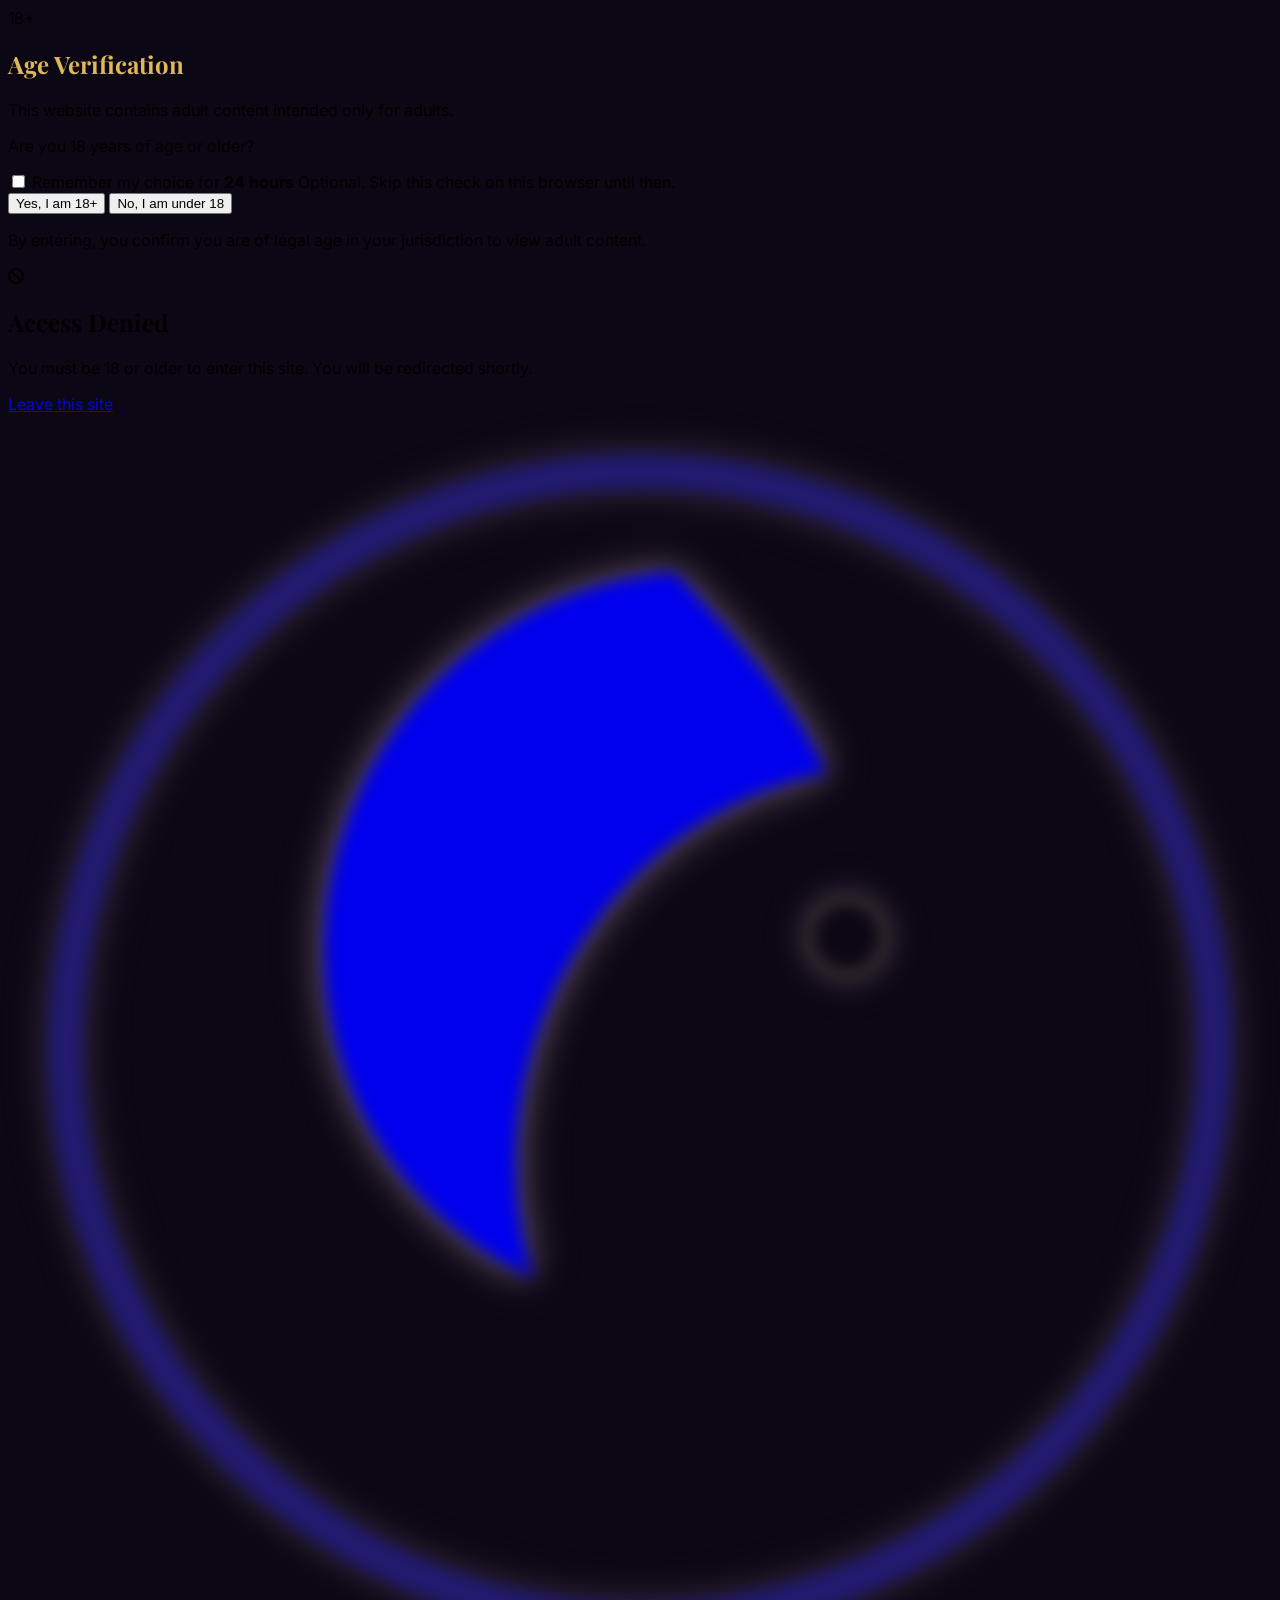
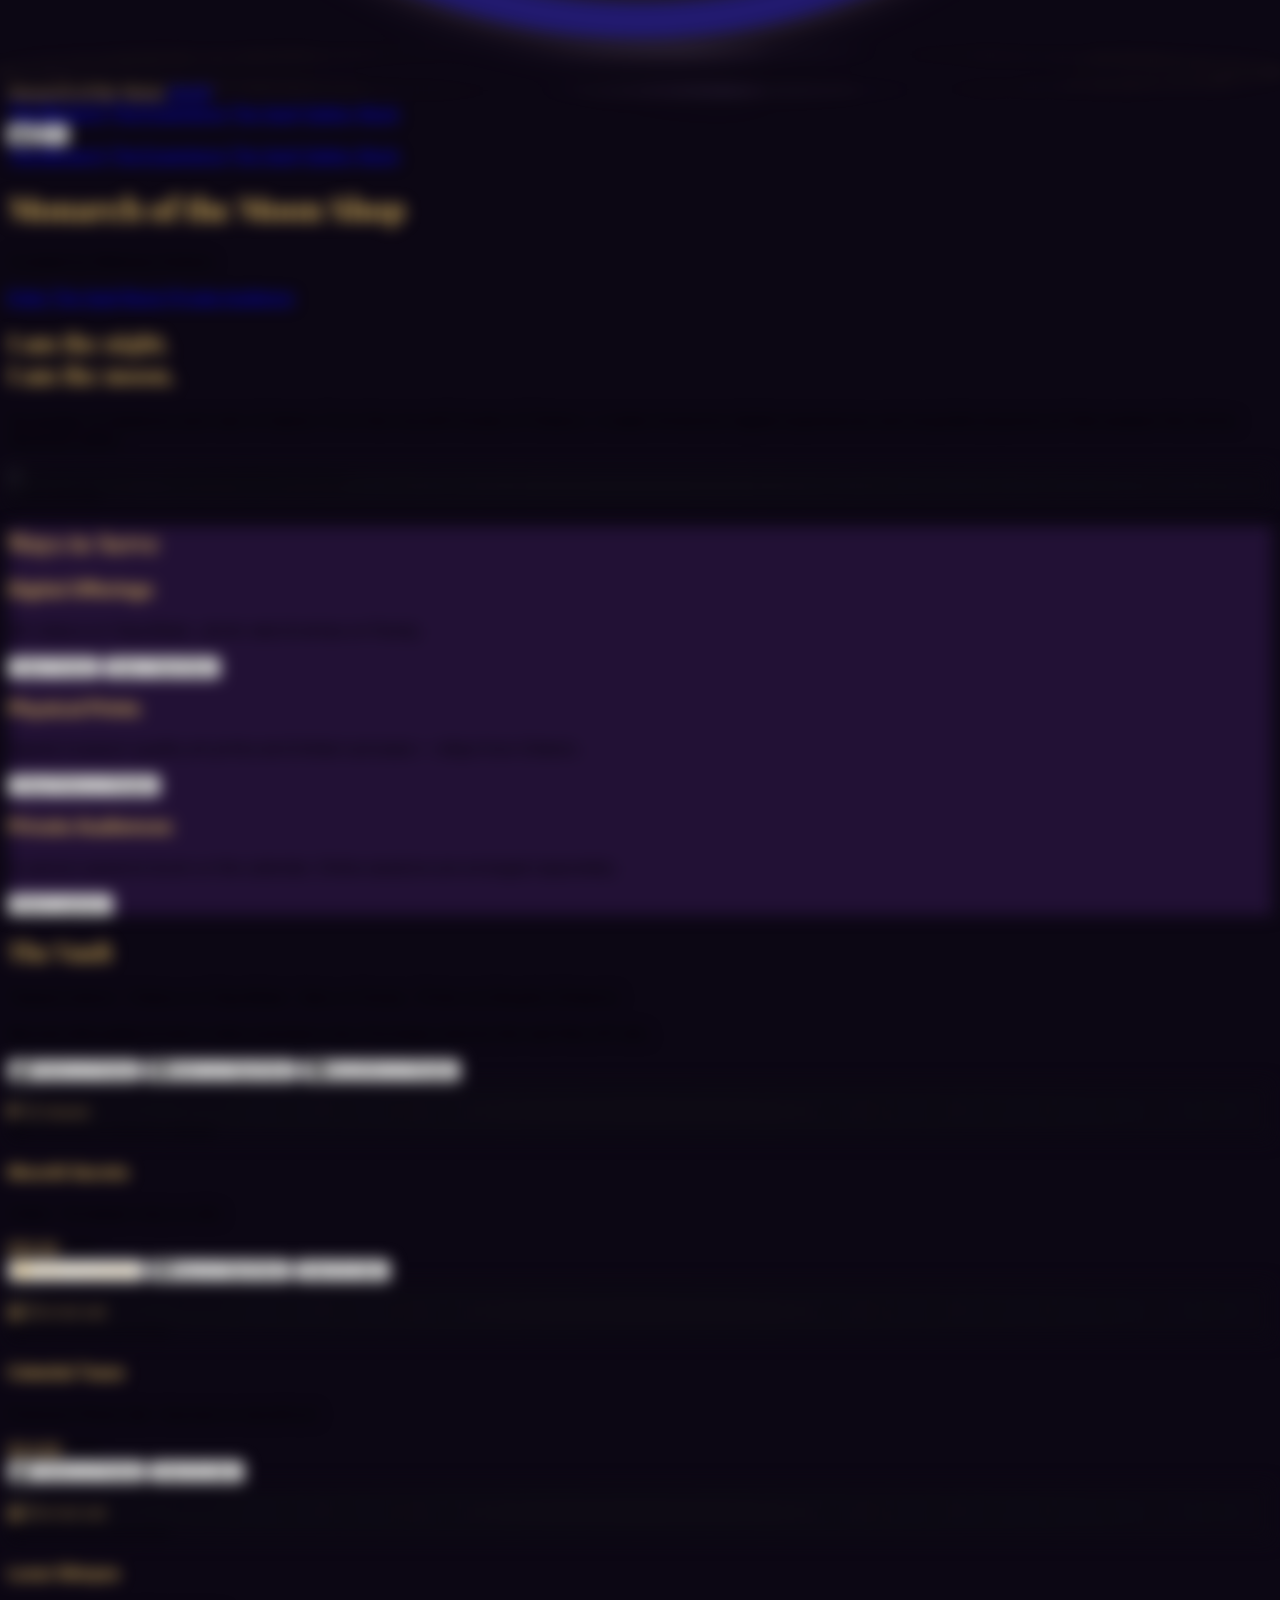
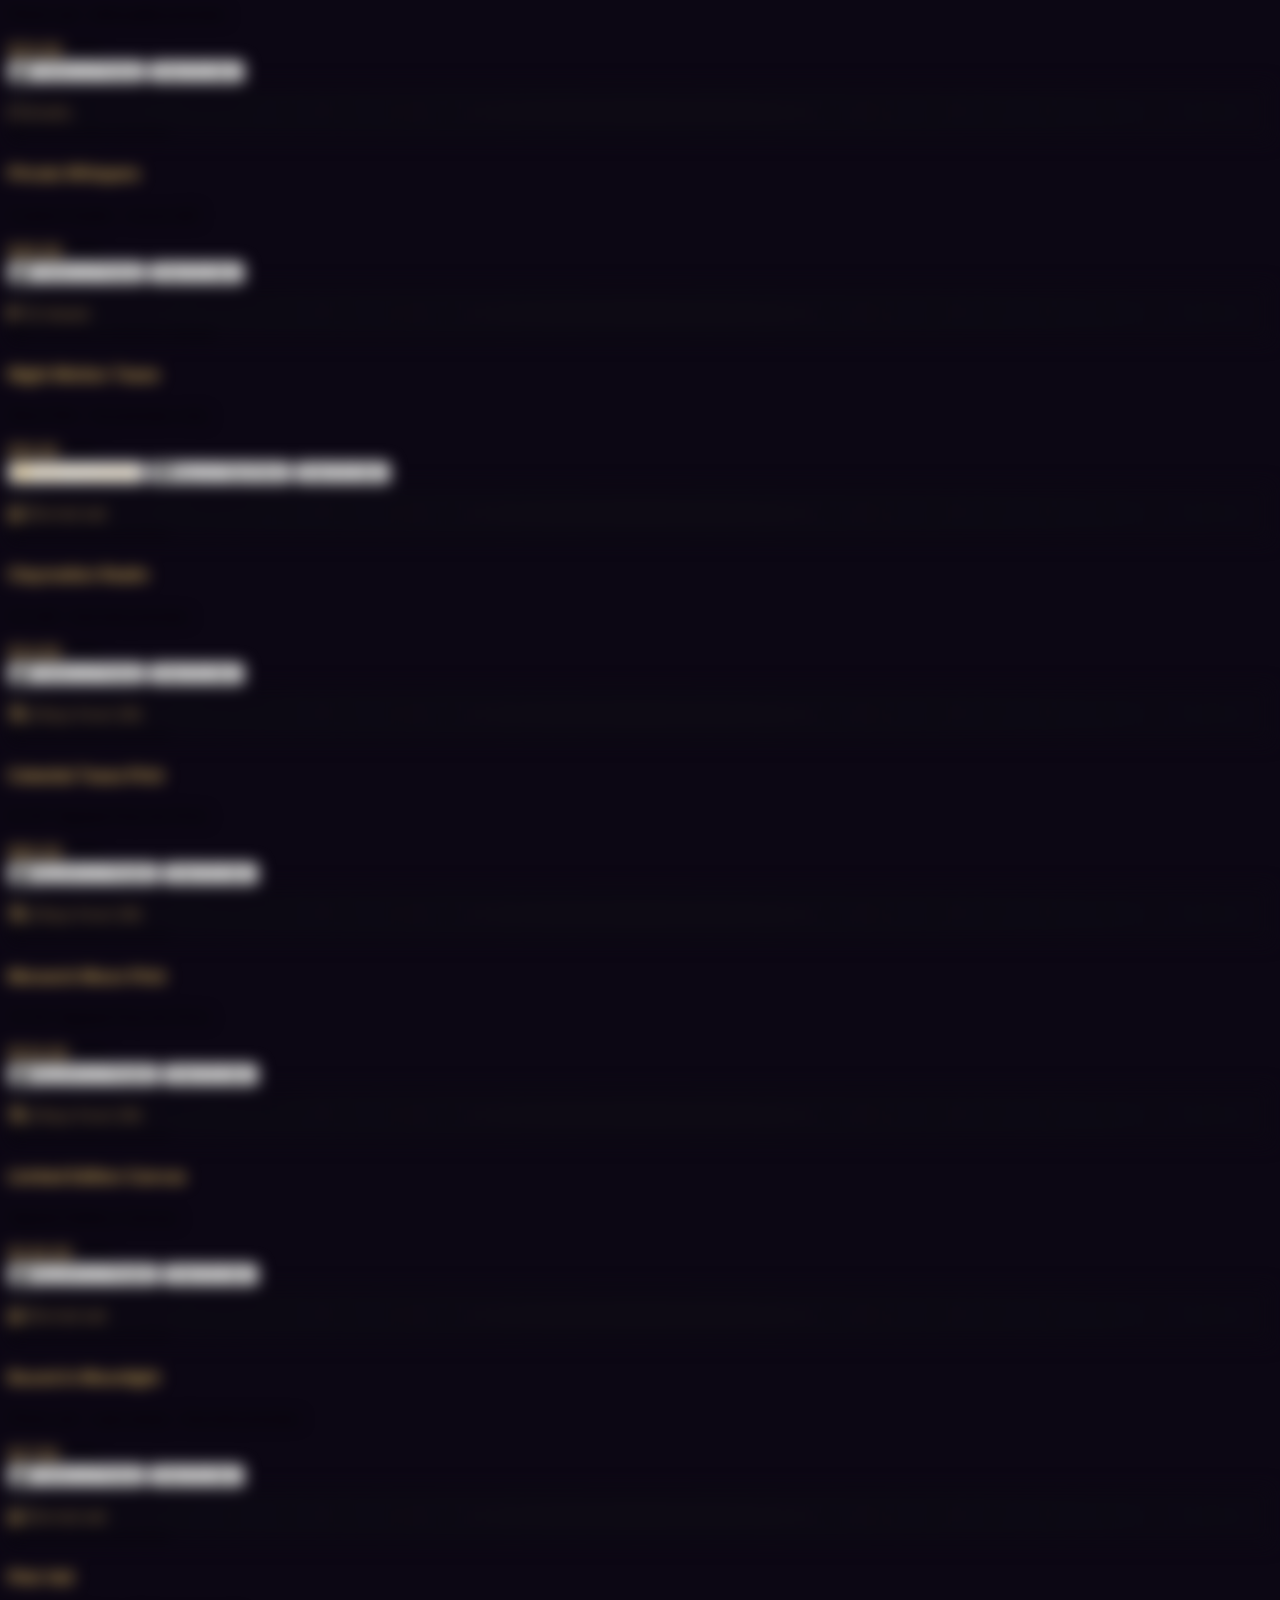
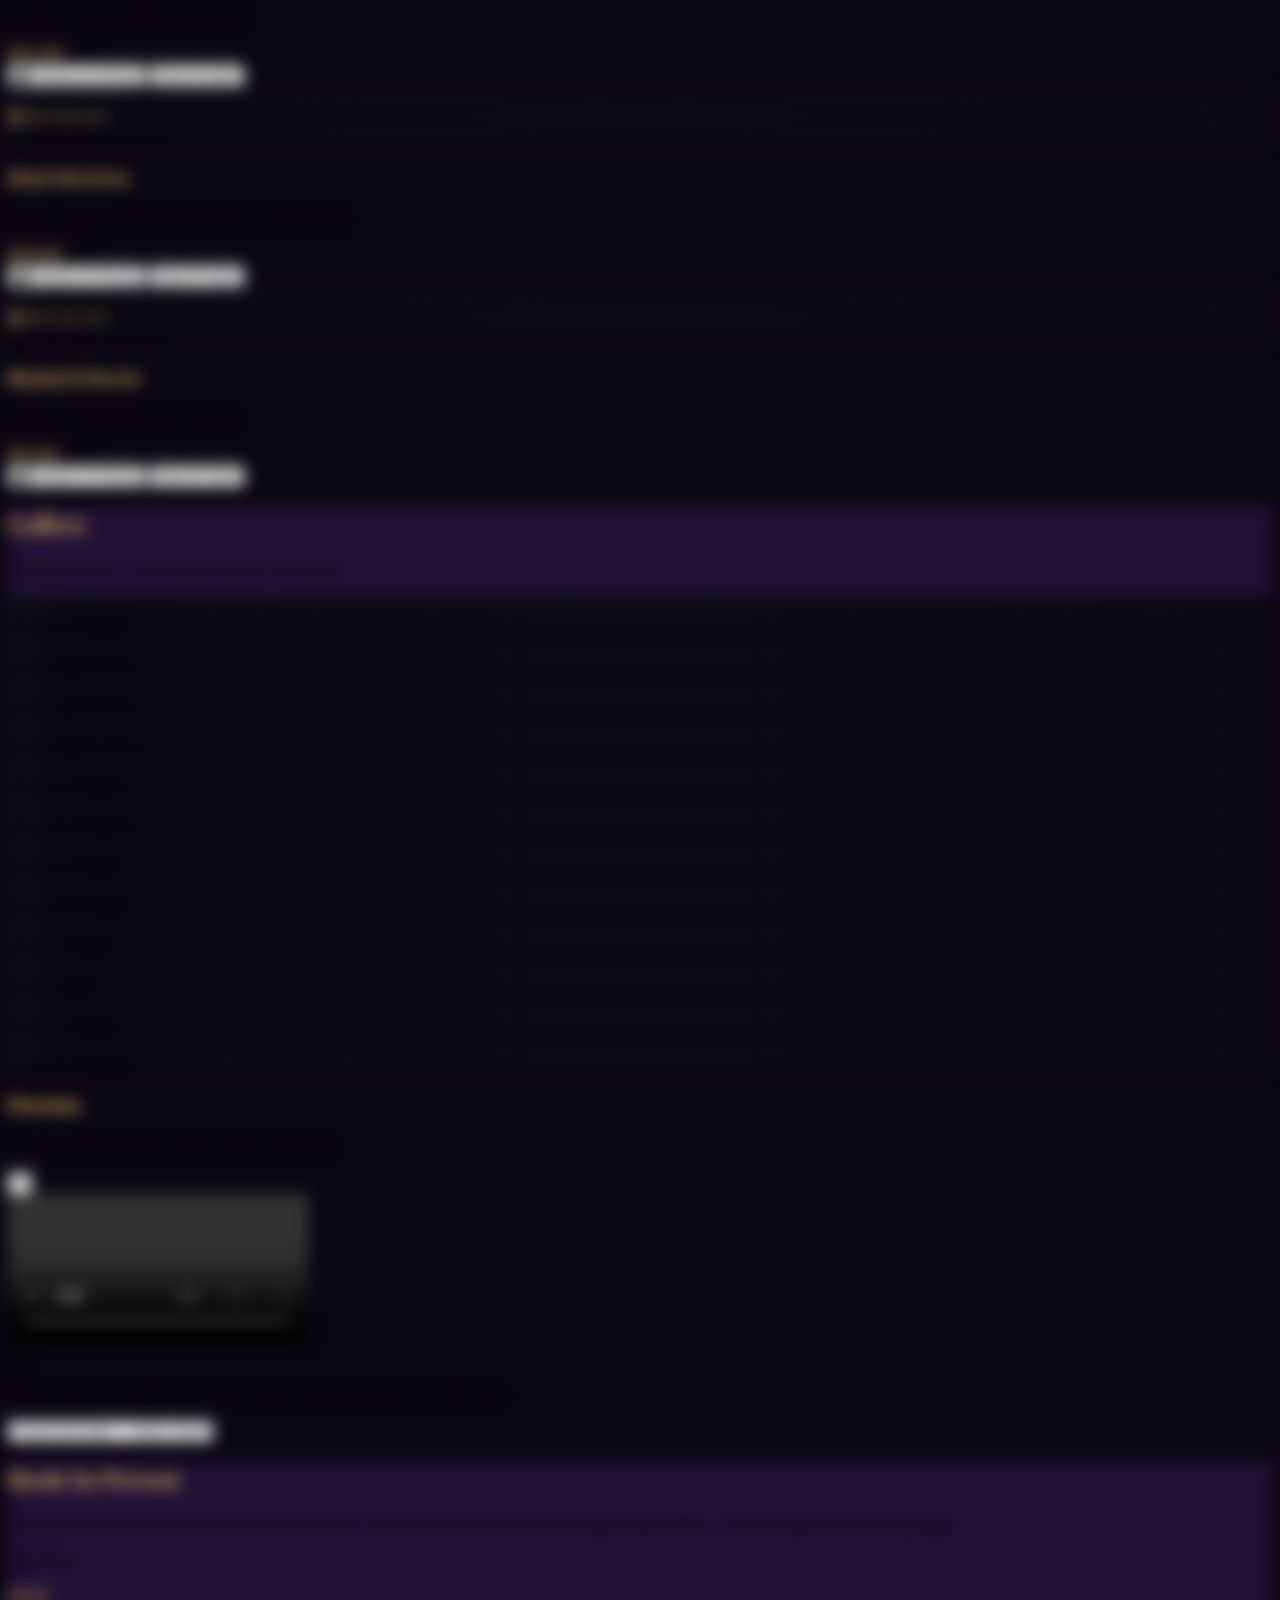
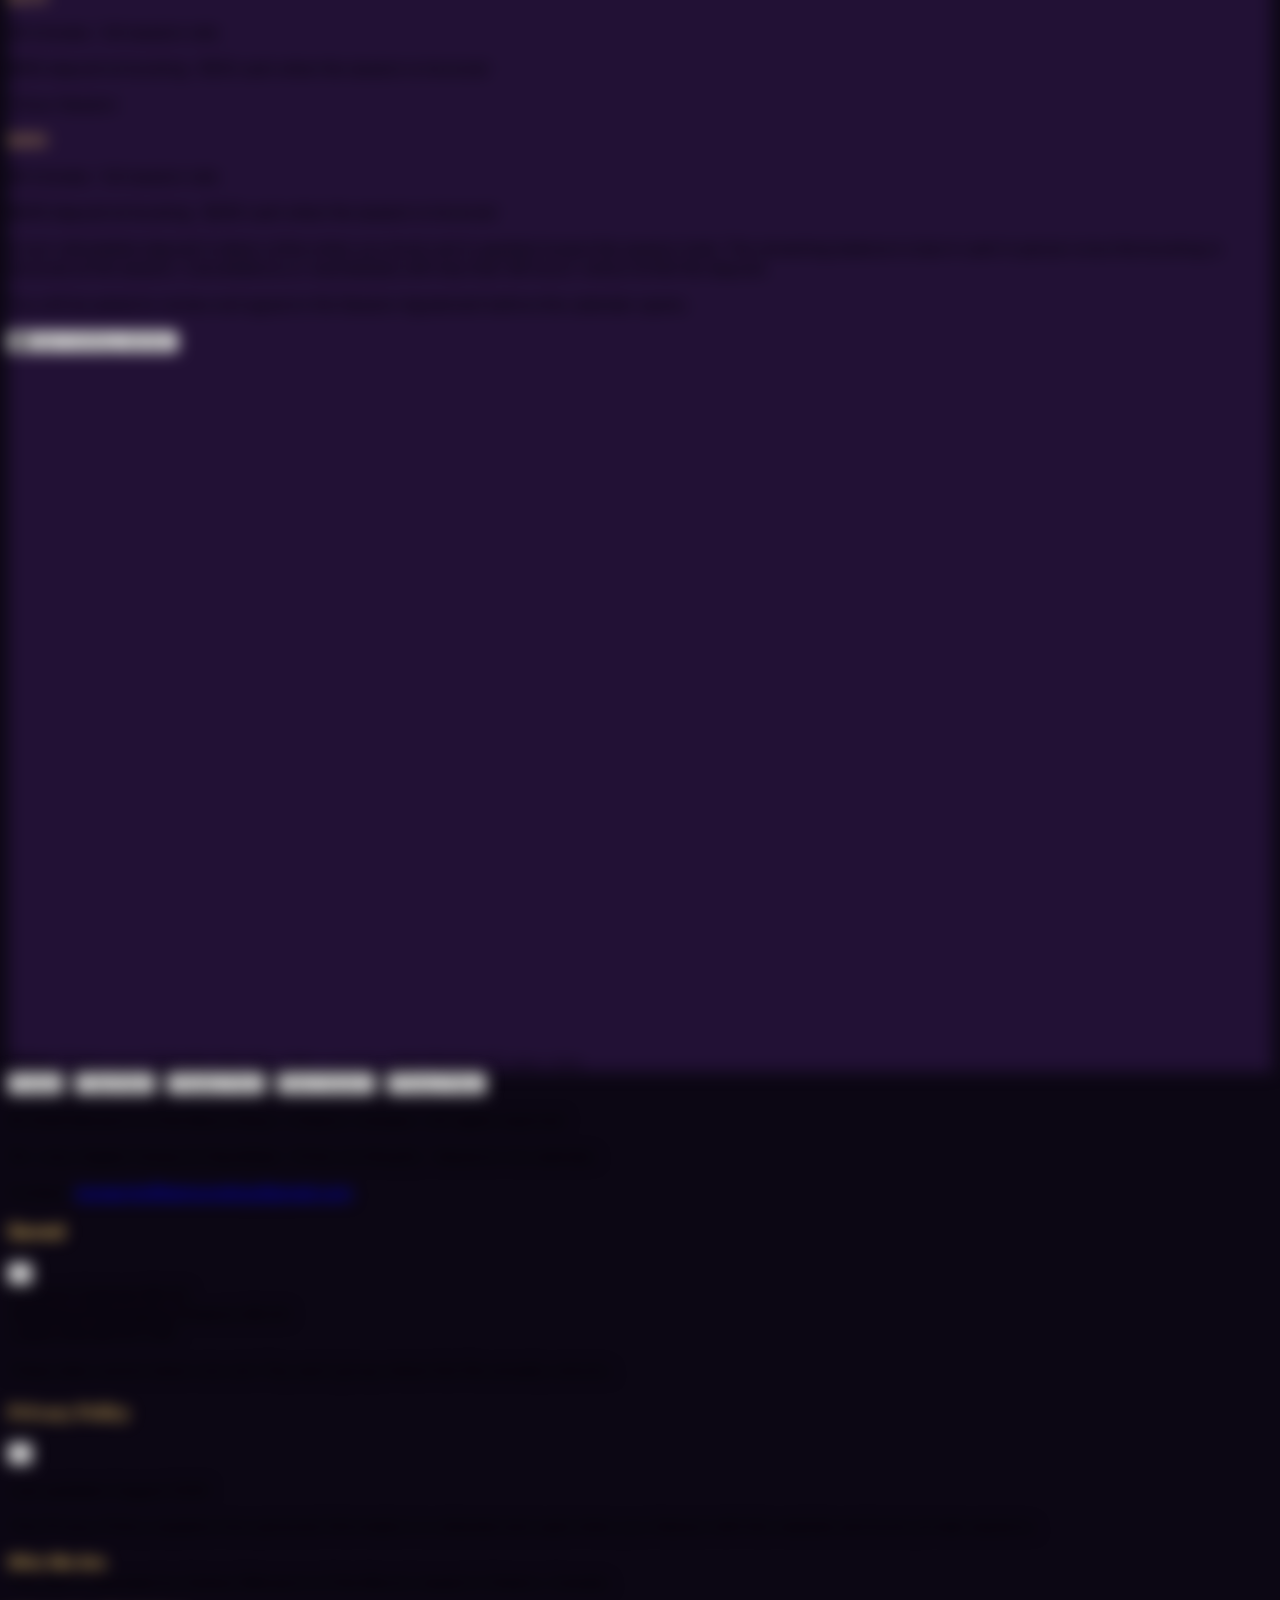
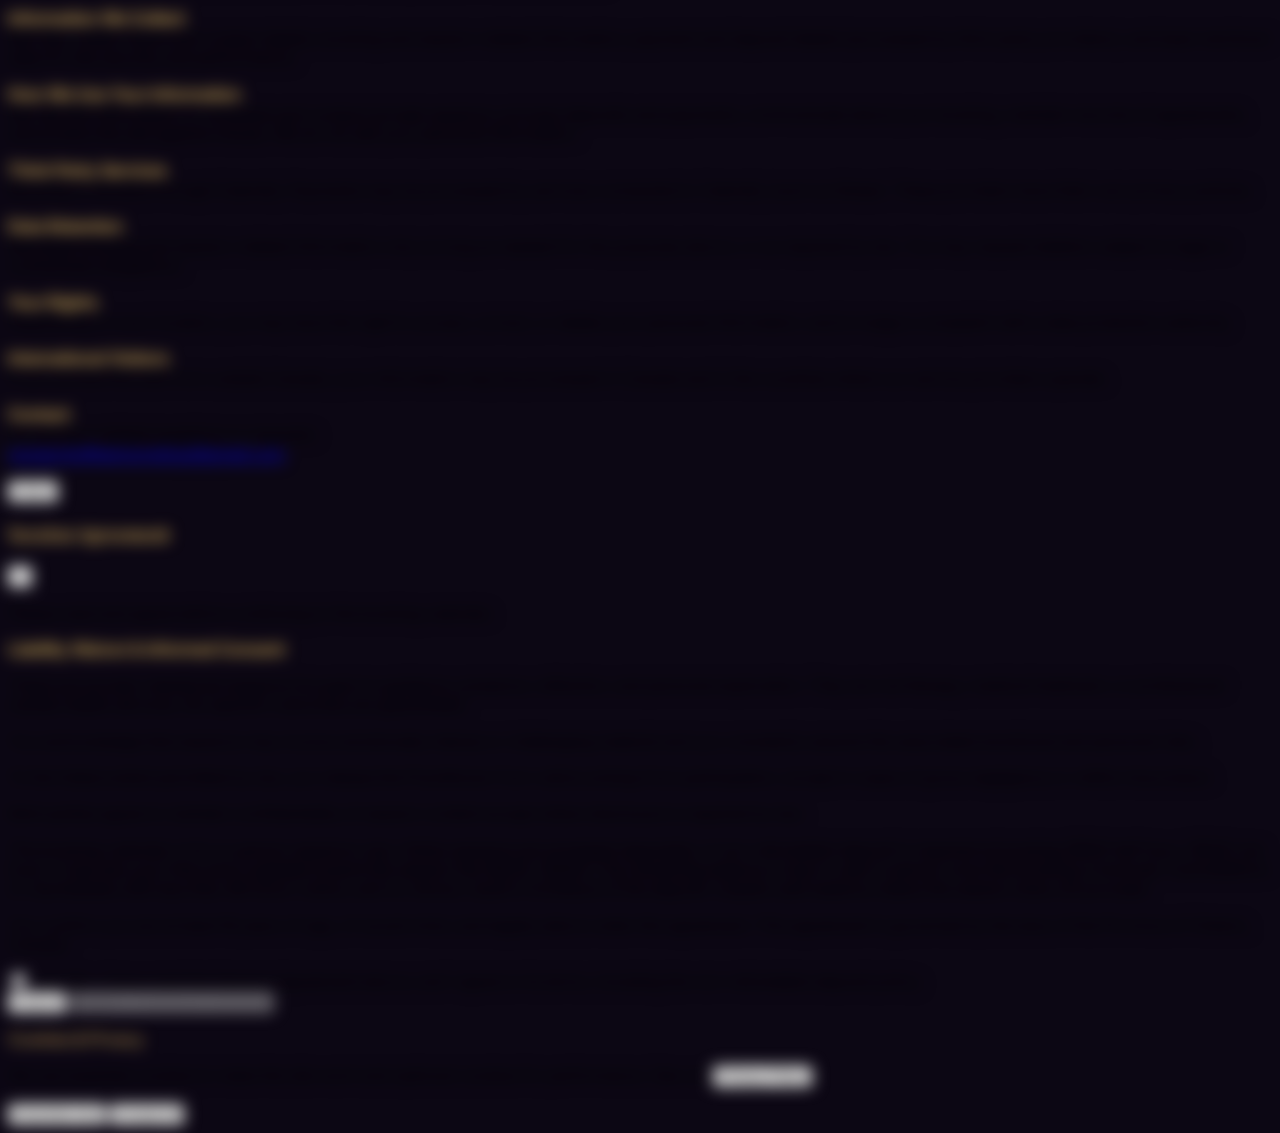
==== commit 909cd003: "Create index.html" ====
--- a/index.html
+++ b/index.html
@@ -122,6 +122,12 @@
             filter: blur(10px) brightness(0.7) saturate(0.9);
             transform: scale(1.08);
         }
+        img { max-width: 100%; }
+        .media-frame img {
+            width: 100%;
+            height: 100%;
+            object-fit: cover;
+        }
         .media-frame {
             position: relative;
             overflow: hidden;
@@ -213,10 +219,31 @@
     <nav class="fixed top-0 left-0 right-0 z-50 bg-[#0c0714]/95 backdrop-blur-md border-b border-white/10">
         <div class="max-w-screen-2xl mx-auto px-6 py-5 flex items-center justify-between">
             <a href="#top" class="flex items-center gap-x-3 min-w-0">
-                <img src="media/photos/logo-veiled.svg"
-                     alt="Mistress Solena — The Veiled Keeper Logo"
-                     class="w-11 h-11 shrink-0 object-contain rounded-full border border-[#dfb75c]/40 owl-glow"
-                     onerror="this.onerror=null;this.src='media/photos/logo-veiled.png';this.onerror=null;this.src='media/photos/1779854354608.jpg'">
+                <span class="brand-mark owl-glow relative w-11 h-11 shrink-0 rounded-full border border-[#dfb75c]/40 bg-[#160c24] overflow-hidden flex items-center justify-center" aria-hidden="true">
+                    <picture class="absolute inset-0">
+                        <source type="image/webp"
+                                srcset="media/photos/logo-veiled-88.webp 88w,
+                                        media/photos/logo-veiled-176.webp 176w,
+                                        media/photos/logo-veiled-256.webp 256w"
+                                sizes="44px">
+                        <img id="nav-logo-img"
+                             src="media/photos/logo-veiled-176.png"
+                             srcset="media/photos/logo-veiled-88.png 88w,
+                                     media/photos/logo-veiled-176.png 176w,
+                                     media/photos/logo-veiled-256.png 256w"
+                             sizes="44px"
+                             width="44"
+                             height="44"
+                             alt="The Veiled Keeper"
+                             class="w-full h-full object-cover"
+                             onerror="this.removeAttribute('srcset'); this.src='media/photos/logo-veiled.png'; this.onerror=function(){this.remove();}">
+                    </picture>
+                    <svg viewBox="0 0 44 44" class="w-8 h-8 text-[#dfb75c]" fill="none" xmlns="http://www.w3.org/2000/svg">
+                        <circle cx="22" cy="22" r="20" stroke="currentColor" stroke-opacity="0.35" stroke-width="1.25"/>
+                        <path d="M28.5 12.5c-6.2 1.2-10.8 7-10.8 13.6 0 1.4.2 2.7.6 4-4.4-2-7.3-6.4-7.3-11.4 0-7 5.4-12.7 12.2-13.2 2.1 2.2 4.2 4.5 5.3 7z" fill="currentColor"/>
+                        <circle cx="29.2" cy="18.2" r="1.15" fill="#0c0714"/>
+                    </svg>
+                </span>
                 <div class="brand-text min-w-0">
                     <span class="font-bold text-lg sm:text-2xl tracking-tighter heading-serif truncate block text-gold">Monarch of the Moon</span>
                     <span class="block text-[10px] text-purple-300 -mt-1 tracking-[2px]">SHOP</span>
@@ -232,7 +259,7 @@
             </div>
 
             <div class="flex items-center gap-x-4">
-                <button type="button" onclick="showCart()" aria-label="Open cart"
+                <button type="button" onclick="showCart()" aria-label="Open saved items"
                         class="flex items-center gap-x-2 px-4 py-2 rounded-full border border-white/20 hover:bg-white/5 transition-colors relative">
                     <i class="fas fa-shopping-bag text-lg" aria-hidden="true"></i>
                     <span id="cart-count" class="absolute -top-1 -right-1 bg-purple-600 text-white text-xs w-5 h-5 rounded-full flex items-center justify-center font-bold" style="display: none;">0</span>
@@ -281,11 +308,13 @@
             <div class="md:col-span-5">
                 <div class="media-frame rounded-3xl shadow-2xl aspect-[4/3] border border-gold/20">
                     <img data-local="media/photos/mistress.jpg"
+                         data-sizes="(min-width: 768px) 40vw, 100vw"
                          src="media/photos/mistress.jpg"
                          class="media-blur-soft w-full h-full object-cover"
                          alt="Mistress Solena — soft silhouette preview"
-                         loading="lazy"
-                         onerror="this.onerror=null; this.src='media/photos/1779854354608.jpg';">
+                         width="800"
+                         height="600"
+                         loading="lazy">
                     <div class="absolute inset-0 z-10 flex items-end justify-center p-4 pointer-events-none">
                         <span class="lock-badge text-xs tracking-wide uppercase text-white/80 bg-black/50 border border-white/15 px-3 py-1.5 rounded-full">Soft preview</span>
                     </div>
@@ -301,10 +330,15 @@
             <div class="grid md:grid-cols-3 gap-6">
                 <div class="bg-[#0c0714] p-8 rounded-3xl border border-white/10 hover:border-[#dfb75c]/40 transition-colors text-left flex flex-col">
                     <h3 class="text-2xl font-semibold mb-3 text-gold">Digital Offerings</h3>
-                    <p class="text-white/70 flex-1">4K videos &amp; photo sets — full unlock on Fansly after payment.</p>
-                    <button type="button" data-link="fansly" class="mt-6 w-full py-3 rounded-2xl bg-purple-600 hover:bg-purple-700 font-semibold text-sm transition-colors">
-                        Open The Vault on Fansly
-                    </button>
+                    <p class="text-white/70 flex-1">4K videos on Clips4Sale · photo sets &amp; extras on Fansly.</p>
+                    <div class="mt-6 grid grid-cols-1 gap-2">
+                        <button type="button" data-link="fansly" class="w-full py-3 rounded-2xl bg-purple-600 hover:bg-purple-700 font-semibold text-sm transition-colors">
+                            Open Fansly
+                        </button>
+                        <button type="button" data-link="c4s" class="w-full py-3 rounded-2xl border border-white/25 hover:bg-white/10 font-semibold text-sm transition-colors">
+                            Open Clips4Sale
+                        </button>
+                    </div>
                 </div>
                 <div class="bg-[#0c0714] p-8 rounded-3xl border border-white/10 hover:border-[#dfb75c]/40 transition-colors text-left flex flex-col">
                     <h3 class="text-2xl font-semibold mb-3 text-gold">Physical Prints</h3>
@@ -327,14 +361,18 @@
     <!-- The Vault -->
     <section id="vault" class="max-w-screen-2xl mx-auto px-6 py-20">
         <h2 class="text-5xl font-bold heading-serif text-center mb-4 text-gold">The Vault</h2>
-        <p class="text-center text-white/70 mb-3">Teasers below · Full digital unlock on Fansly · Prints ship via Shopify (Ontario)</p>
+        <p class="text-center text-white/70 mb-3">Teasers below · Videos on Clips4Sale · Sets on Fansly · Prints via Shopify (Ontario)</p>
         <p class="text-center text-purple-300/80 text-sm mb-8 max-w-xl mx-auto">
             Blurred silhouettes &amp; short video previews only. Purchase unlocks the real files off-site.
         </p>
         <div class="flex flex-col sm:flex-row gap-3 justify-center mb-12">
             <button type="button" data-link="fansly"
                     class="px-8 py-3.5 rounded-full bg-purple-600 hover:bg-purple-700 font-semibold transition-colors">
-                <i class="fas fa-lock-open mr-2" aria-hidden="true"></i>Unlock digital on Fansly
+                <i class="fas fa-lock-open mr-2" aria-hidden="true"></i>Unlock on Fansly
+            </button>
+            <button type="button" data-link="c4s"
+                    class="px-8 py-3.5 rounded-full border border-purple-500/40 hover:bg-purple-600/20 font-semibold transition-colors">
+                <i class="fas fa-film mr-2" aria-hidden="true"></i>Watch on Clips4Sale
             </button>
             <button type="button" data-link="shopify"
                     class="px-8 py-3.5 rounded-full border border-white/40 hover:bg-white/10 font-medium transition-colors">
@@ -441,7 +479,9 @@
     <footer class="py-12 border-t border-white/10">
         <div class="max-w-screen-2xl mx-auto px-6 text-center text-sm text-white/60 space-y-4">
             <div class="flex flex-wrap items-center justify-center gap-4 text-sm">
-                <button type="button" data-link="fansly" class="hover:text-purple-300 transition-colors">Fansly Vault</button>
+                <button type="button" data-link="fansly" class="hover:text-purple-300 transition-colors">Fansly</button>
+                <span class="text-white/20">·</span>
+                <button type="button" data-link="c4s" class="hover:text-purple-300 transition-colors">Clips4Sale</button>
                 <span class="text-white/20">·</span>
                 <button type="button" data-link="shopify" class="hover:text-purple-300 transition-colors">Shopify Prints</button>
                 <span class="text-white/20">·</span>
@@ -450,8 +490,8 @@
                 <button type="button" onclick="openPrivacy()" class="hover:text-purple-300 transition-colors">Privacy Policy</button>
             </div>
             <p>© <span id="year">2026</span> Monarch of the Moon Shop • Ontario, Canada • All rights reserved</p>
-            <p class="text-xs text-white/40">18+ only. Digital unlocks on Fansly · Physical prints via Shopify · Sessions via calendar.</p>
-            <p class="text-xs text-white/40">Contact: <a href="mailto:mistresssolena@monarchofthemoon.shop" class="hover:text-purple-300 transition-colors">mistresssolena@monarchofthemoon.shop</a></p>
+            <p class="text-xs text-white/40">18+ only. Digital: Fansly &amp; Clips4Sale · Prints via Shopify · Sessions via calendar.</p>
+            <p class="text-xs text-white/40">Contact: <a href="mailto:monarchofthemoonshop@gmail.com" class="hover:text-purple-300 transition-colors">monarchofthemoonshop@gmail.com</a></p>
         </div>
     </footer>
 
@@ -463,7 +503,7 @@
              class="modal-panel bg-[#111114] w-full md:w-[440px] md:rounded-3xl md:m-4 rounded-t-3xl p-6 max-h-[85vh] overflow-auto border border-white/10">
 
             <div class="flex justify-between items-center mb-6">
-                <h3 id="cart-title" class="text-2xl font-semibold text-gold">Your Vault</h3>
+                <h3 id="cart-title" class="text-2xl font-semibold text-gold">Saved</h3>
                 <button type="button" onclick="hideCart()" class="text-3xl leading-none" aria-label="Close cart">&times;</button>
             </div>
 
@@ -480,16 +520,15 @@
                 </div>
             </div>
 
-            <div class="border-t border-white/10 pt-4">
-                <div class="flex justify-between text-xl font-semibold mb-6">
-                    <span>Grand Total</span>
+            <div class="border-t border-white/10 pt-4 space-y-3">
+                <div class="flex justify-between text-sm text-white/60">
+                    <span>Listed total</span>
                     <span id="cart-total">$0.00 CAD</span>
                 </div>
-                <button type="button" onclick="checkout()"
-                        class="w-full py-4 bg-white text-black font-bold rounded-2xl hover:bg-purple-100 transition-colors">
-                    Proceed to Checkout
-                </button>
-                <p class="text-xs text-white/40 text-center mt-3">Wishlist only — real unlocks: Fansly (digital) · Shopify (prints).</p>
+                <p class="text-xs text-white/45 leading-relaxed">
+                    These sites cannot share one cart. Pay each group where the file actually unlocks.
+                </p>
+                <div id="checkout-actions" class="space-y-2"></div>
             </div>
         </div>
     </div>
@@ -536,7 +575,7 @@
 
                 <p><strong class="text-gold">Contact</strong><br>
                 For privacy-related questions or requests:<br>
-                <a href="mailto:mistresssolena@monarchofthemoon.shop" class="text-purple-300 hover:text-purple-200">mistresssolena@monarchofthemoon.shop</a></p>
+                <a href="mailto:monarchofthemoonshop@gmail.com" class="text-purple-300 hover:text-purple-200">monarchofthemoonshop@gmail.com</a></p>
             </div>
 
             <div class="px-6 pb-6">
@@ -600,16 +639,12 @@
     <script>
         // ============================================================
         // PRODUCTION REDIRECT LINKS
+        // Digital video  = Clips4Sale studio / clip URLs
+        // Digital sets   = Fansly profile or post URLs
+        // Prints         = Shopify
+        // Book           = Calendly
+        // Fix the Fansly handle spelling if the profile 404s.
         // ============================================================
-        // FANSLY TRACKING + REFERRAL
-        // 1. Create a Tracking Link in Fansly (Profile → Tracking Links)
-        //    Name it e.g. "Website – Monarch of the Moon"
-        // 2. Paste the full tracking URL below (replaces the profile URL)
-        // 3. Paste your Fan Referral code (Profile → Referrals) if you have one
-        //    Leave FANSLY_REFERRAL_CODE empty ("") if you don't want referral commission
-        // ============================================================
-        const FANSLY_TRACKING_URL = "https://fansly.com/MistressSolerna"; // ← paste your Tracking Link here
-        const FANSLY_REFERRAL_CODE = ""; // ← paste your referral code here (e.g. "SOLENA")
 
         // UTM defaults for outbound tracking
         const UTM_DEFAULTS = {
@@ -646,28 +681,32 @@
             });
         }
 
-        function buildFanslyUrl(baseUrl, contentLabel) {
-            let url = baseUrl || FANSLY_TRACKING_URL;
-            if (FANSLY_REFERRAL_CODE && FANSLY_REFERRAL_CODE.trim()) {
-                url = appendParams(url, { r: FANSLY_REFERRAL_CODE.trim() });
-            }
-            return withUtm(url, contentLabel || "fansly");
-        }
+        const FANSLY_PROFILE = "https://fansly.com/MistressSolerna";
+        const C4S_STUDIO = "https://www.clips4sale.com/studio/486237";
 
         const LINKS = {
-            fansly: buildFanslyUrl(FANSLY_TRACKING_URL, "nav_fansly"),
+            fansly: withUtm(FANSLY_PROFILE, "nav_fansly"),
+            c4s: withUtm(C4S_STUDIO, "nav_c4s"),
             shopify: withUtm("https://monarchofthemoon.myshopify.com", "nav_shopify"),
             calendly: withUtm("https://calendly.com/mistresssolena", "nav_calendly")
         };
 
-        // All Vault digital products use tracking + referral + UTM
+        // Per-item URLs. Videos default to C4S studio until you paste clip URLs.
+        // Photo/audio default to Fansly until you paste post URLs.
         const FANSLY_POSTS = {
-            moonlitSecrets: buildFanslyUrl(FANSLY_TRACKING_URL, "vault_moonlit_secrets"),
-            celestialTease: buildFanslyUrl(FANSLY_TRACKING_URL, "vault_celestial_tease"),
-            lunarGlimpse: buildFanslyUrl(FANSLY_TRACKING_URL, "vault_lunar_glimpse"),
-            privateWhispers: buildFanslyUrl(FANSLY_TRACKING_URL, "vault_private_whispers"),
-            nightMotion: buildFanslyUrl(FANSLY_TRACKING_URL, "vault_night_motion"),
-            claymationRealm: buildFanslyUrl(FANSLY_TRACKING_URL, "vault_claymation_realm")
+            celestialTease: FANSLY_PROFILE,
+            lunarGlimpse: FANSLY_PROFILE,
+            privateWhispers: FANSLY_PROFILE,
+            claymationRealm: FANSLY_PROFILE,
+            boundMoonlight: FANSLY_PROFILE,
+            pinkVeil: FANSLY_PROFILE,
+            sheerNocturne: FANSLY_PROFILE,
+            maskedBound: FANSLY_PROFILE
+        };
+
+        const C4S_CLIPS = {
+            moonlitSecrets: C4S_STUDIO,
+            nightMotion: C4S_STUDIO
         };
 
         const SHOPIFY_PRODUCTS = {
@@ -760,7 +799,7 @@
 
         function openLink(keyOrUrl) {
             const url = LINKS[keyOrUrl] || keyOrUrl;
-            const labels = { fansly: "Fansly", shopify: "Shopify", calendly: "Calendly" };
+            const labels = { fansly: "Fansly", c4s: "Clips4Sale", shopify: "Shopify", calendly: "Calendly" };
 
             // Intercept Calendly: require waiver first
             if (keyOrUrl === "calendly") {
@@ -784,18 +823,36 @@
             window.open(url, "_blank", "noopener,noreferrer");
         }
 
+        function cashierFor(item) {
+            if (!item) return "fansly";
+            if (item.type === "physical") return "shopify";
+            return item.store === "c4s" ? "c4s" : "fansly";
+        }
+
+        function cashierLabel(key) {
+            return { fansly: "Fansly", c4s: "Clips4Sale", shopify: "Shopify" }[key] || key;
+        }
+
+        function checkoutUrlFor(item) {
+            if (item && item.buyUrl && linkIsReady(item.buyUrl)) return item.buyUrl;
+            return LINKS[cashierFor(item)];
+        }
+
+        function openCheckoutUrl(url, key) {
+            if (linkIsReady(url)) {
+                window.open(url, "_blank", "noopener,noreferrer");
+                return true;
+            }
+            showToast("Add your " + cashierLabel(key) + " URL in LINKS");
+            return false;
+        }
+
         function buyProduct(productId) {
             const product = products.find(p => p.id === productId);
             if (!product) return;
-            if (product.buyUrl && linkIsReady(product.buyUrl)) {
-                window.open(product.buyUrl, "_blank", "noopener,noreferrer");
-                return;
-            }
-            if (product.type === "physical") {
-                openLink("shopify");
-            } else {
-                openLink("fansly");
-            }
+            const key = cashierFor(product);
+            const ok = openCheckoutUrl(checkoutUrlFor(product), key);
+            if (ok) showToast("Opening " + cashierLabel(key));
         }
 
         function wireOutboundButtons() {
@@ -905,23 +962,80 @@
         }
 
         const TEASER_MAX_SECONDS = 5;
-        const LOGO_FALLBACK = "media/photos/1779854354608.jpg";
-
-        function mediaCandidates(localPath) {
-            const list = [];
-            if (localPath) list.push(localPath);
-            list.push(LOGO_FALLBACK);
-            return list;
-        }
-
-        function bindMediaSources(img, localPath) {
-            const candidates = mediaCandidates(localPath);
-            let i = 0;
-            img.src = candidates[0];
+        const LOGO_FALLBACK = "media/photos/logo-veiled-176.png";
+        const RESPONSIVE_WIDTHS = [400, 800, 1200];
+
+        // Responsive files (run artifacts/generate-responsive-images.py):
+        //   media/photos/name.jpg
+        //   media/photos/name-400.webp  name-800.webp  name-1200.webp
+        //   media/photos/name-400.jpg   name-800.jpg   name-1200.jpg
+        function splitMediaPath(localPath) {
+            const raw = String(localPath || "");
+            const slash = raw.lastIndexOf("/");
+            const dir = slash >= 0 ? raw.slice(0, slash) : "";
+            const file = slash >= 0 ? raw.slice(slash + 1) : raw;
+            const dot = file.lastIndexOf(".");
+            const stem = dot >= 0 ? file.slice(0, dot) : file;
+            const ext = dot >= 0 ? file.slice(dot + 1).toLowerCase() : "jpg";
+            return { dir, stem, ext, file };
+        }
+
+        function mediaVariant(localPath, width, format) {
+            const { dir, stem } = splitMediaPath(localPath);
+            const name = width ? `${stem}-${width}.${format}` : `${stem}.${format}`;
+            return dir ? `${dir}/${name}` : name;
+        }
+
+        function buildSrcset(localPath, format) {
+            return RESPONSIVE_WIDTHS
+                .map(w => `${mediaVariant(localPath, w, format)} ${w}w`)
+                .join(", ");
+        }
+
+        function defaultSizes(kind) {
+            if (kind === "logo") return "44px";
+            if (kind === "gallery") return "(min-width: 768px) 25vw, 50vw";
+            if (kind === "product") return "(min-width: 1024px) 30vw, (min-width: 768px) 45vw, 100vw";
+            if (kind === "about") return "(min-width: 768px) 40vw, 100vw";
+            return "100vw";
+        }
+
+        function bindMediaSources(img, localPath, kind) {
+            if (!img || !localPath) return;
+            const sizes = img.getAttribute("data-sizes") || defaultSizes(kind);
+            const fallbacks = [localPath, mediaVariant(localPath, null, "jpg"), LOGO_FALLBACK];
+            let step = 0;
+
+            let source = img.previousElementSibling;
+            if (!source || source.tagName !== "SOURCE") {
+                const picture = document.createElement("picture");
+                source = document.createElement("source");
+                source.type = "image/webp";
+                img.parentNode.insertBefore(picture, img);
+                picture.appendChild(source);
+                picture.appendChild(img);
+            }
+
+            const applyResponsive = (basePath) => {
+                source.type = "image/webp";
+                source.setAttribute("srcset", buildSrcset(basePath, "webp"));
+                source.setAttribute("sizes", sizes);
+                img.setAttribute("sizes", sizes);
+                img.setAttribute("srcset", buildSrcset(basePath, "jpg"));
+                img.src = basePath;
+            };
+
             img.onerror = () => {
-                i += 1;
-                if (i < candidates.length) img.src = candidates[i];
+                step += 1;
+                source.removeAttribute("srcset");
+                img.removeAttribute("srcset");
+                img.removeAttribute("sizes");
+                if (step < fallbacks.length) {
+                    img.src = fallbacks[step];
+                }
             };
+
+            applyResponsive(localPath);
         }
 
         // Production Assets mapped to your media folder
@@ -935,7 +1049,7 @@
                 kind: "video",
                 imageLocal: "media/photos/teaser-poster.jpg",
                 teaserLocal: "media/videos/teaser_moonlit.mp4",
-                buyUrl: FANSLY_POSTS.moonlitSecrets
+                store: "c4s", buyUrl: C4S_CLIPS.moonlitSecrets
             },
             {
                 id: 2,
@@ -945,7 +1059,7 @@
                 type: "digital",
                 kind: "photo",
                 imageLocal: "media/photos/smartbg-1.jpg",
-                buyUrl: FANSLY_POSTS.celestialTease
+                store: "fansly", buyUrl: FANSLY_POSTS.celestialTease
             },
             {
                 id: 3,
@@ -955,7 +1069,7 @@
                 type: "digital",
                 kind: "photo",
                 imageLocal: "media/photos/mistress.jpg",
-                buyUrl: FANSLY_POSTS.lunarGlimpse
+                store: "fansly", buyUrl: FANSLY_POSTS.lunarGlimpse
             },
             {
                 id: 4,
@@ -965,7 +1079,7 @@
                 type: "digital",
                 kind: "audio",
                 imageLocal: "media/photos/img-portrait.jpg",
-                buyUrl: FANSLY_POSTS.privateWhispers
+                store: "fansly", buyUrl: FANSLY_POSTS.privateWhispers
             },
             {
                 id: 5,
@@ -976,7 +1090,7 @@
                 kind: "video",
                 imageLocal: "media/photos/snapchat-portrait.jpg",
                 teaserLocal: "media/videos/teaser_night.mp4",
-                buyUrl: FANSLY_POSTS.nightMotion
+                store: "c4s", buyUrl: C4S_CLIPS.nightMotion
             },
             {
                 id: 6,
@@ -986,7 +1100,7 @@
                 type: "digital",
                 kind: "photo",
                 imageLocal: "media/photos/claymations-solena.jpg",
-                buyUrl: FANSLY_POSTS.claymationRealm
+                store: "fansly", buyUrl: FANSLY_POSTS.claymationRealm
             },
             {
                 id: 7,
@@ -1026,7 +1140,7 @@
                 type: "digital",
                 kind: "photo",
                 imageLocal: "media/photos/rope-bind.jpg",
-                buyUrl: FANSLY_POSTS.moonlitSecrets
+                store: "fansly", buyUrl: FANSLY_POSTS.boundMoonlight
             },
             {
                 id: 11,
@@ -1036,7 +1150,7 @@
                 type: "digital",
                 kind: "photo",
                 imageLocal: "media/photos/pink-fishnet.jpg",
-                buyUrl: FANSLY_POSTS.celestialTease
+                store: "fansly", buyUrl: FANSLY_POSTS.pinkVeil
             },
             {
                 id: 12,
@@ -1046,7 +1160,7 @@
                 type: "digital",
                 kind: "photo",
                 imageLocal: "media/photos/sheer-black.jpg",
-                buyUrl: FANSLY_POSTS.lunarGlimpse
+                store: "fansly", buyUrl: FANSLY_POSTS.sheerNocturne
             },
             {
                 id: 13,
@@ -1056,7 +1170,7 @@
                 type: "digital",
                 kind: "photo",
                 imageLocal: "media/photos/lace-mask-collage.jpg",
-                buyUrl: FANSLY_POSTS.privateWhispers
+                store: "fansly", buyUrl: FANSLY_POSTS.maskedBound
             }
         ];
 
@@ -1122,11 +1236,19 @@
             const product = products.find(p => p.id === productId);
             if (!product) return;
             const existing = cart.find(item => item.id === productId);
-            if (existing) existing.quantity += 1;
-            else cart.push({ ...product, quantity: 1 });
+            if (existing) {
+                if (product.type === "physical") existing.quantity += 1;
+                else {
+                    showToast("Already saved — tap the bag to pay");
+                    showCart();
+                    return;
+                }
+            } else {
+                cart.push({ ...product, quantity: 1 });
+            }
             saveCart();
             updateCartCount();
-            showToast(`${product.title} added to vault`);
+            showToast("Saved · pay on " + cashierLabel(cashierFor(product)));
         }
 
         function removeFromCart(index) {
@@ -1156,11 +1278,13 @@
             const subtotalEl = document.getElementById("products-subtotal");
             const shippingEl = document.getElementById("shipping-fee");
             const shippingLabel = document.getElementById("shipping-label");
+            const actions = document.getElementById("checkout-actions");
 
             itemsContainer.innerHTML = "";
+            if (actions) actions.innerHTML = "";
 
             if (cart.length === 0) {
-                itemsContainer.innerHTML = `<div class="text-center py-10 text-white/60">Your vault is empty</div>`;
+                itemsContainer.innerHTML = `<div class="text-center py-10 text-white/60">Nothing saved yet.<br><span class="text-xs text-white/40">Use Unlock / Buy on a card — that is checkout.</span></div>`;
                 breakdown.classList.add("hidden");
                 totalEl.textContent = "$0.00 CAD";
                 modal.classList.remove("hidden");
@@ -1170,20 +1294,24 @@
             }
 
             cart.forEach((item, index) => {
+                const key = cashierFor(item);
                 const itemTotal = item.price * item.quantity;
+                const qtyControls = item.type === "physical" ? `
+                            <div class="flex items-center gap-x-3 mt-2 text-sm">
+                                <button type="button" onclick="changeQuantity(${index}, -1)" class="w-7 h-7 border border-white/30 rounded hover:bg-white/10">-</button>
+                                <span>${item.quantity}</span>
+                                <button type="button" onclick="changeQuantity(${index}, 1)" class="w-7 h-7 border border-white/30 rounded hover:bg-white/10">+</button>
+                            </div>` : `<div class="text-xs text-white/40 mt-2">Pays on ${cashierLabel(key)}</div>`;
                 itemsContainer.innerHTML += `
                     <div class="flex gap-4 border-b border-white/10 pb-4">
                         <div class="flex-1">
                             <div class="font-medium text-gold">${escapeHtml(item.title)}</div>
                             <div class="text-sm text-purple-300">${escapeHtml(item.subtitle)}</div>
-                            <div class="flex items-center gap-x-3 mt-2 text-sm">
-                                <button type="button" onclick="changeQuantity(${index}, -1)" class="w-7 h-7 border border-white/30 rounded hover:bg-white/10">-</button>
-                                <span>${item.quantity}</span>
-                                <button type="button" onclick="changeQuantity(${index}, 1)" class="w-7 h-7 border border-white/30 rounded hover:bg-white/10">+</button>
-                            </div>
+                            ${qtyControls}
                         </div>
                         <div class="text-right">
                             <div class="font-semibold">${money(itemTotal)}</div>
+                            <button type="button" onclick="payCartItem(${index})" class="text-xs text-purple-300 hover:text-purple-200 mt-1 block">Pay now</button>
                             <button type="button" onclick="removeFromCart(${index})" class="text-xs text-red-400 hover:text-red-300 mt-1">Remove</button>
                         </div>
                     </div>
@@ -1192,11 +1320,27 @@
 
             const shipping = calculateShipping();
             subtotalEl.textContent = money(productsSubtotal());
-            shippingEl.textContent = shipping > 0 ? money(shipping) : "Free";
-            shippingLabel.textContent = shipping > 0 ? "Shipping & Packaging (Ontario)" : "Digital delivery";
+            shippingEl.textContent = shipping > 0 ? money(shipping) : "—";
+            shippingLabel.textContent = shipping > 0 ? "Shopify shipping (paid there)" : "Digital — no site shipping";
             totalEl.textContent = `${money(grandTotal())} CAD`;
-
             breakdown.classList.remove("hidden");
+
+            if (actions) {
+                ["c4s", "fansly", "shopify"].forEach(key => {
+                    const group = cart.filter(item => cashierFor(item) === key);
+                    if (!group.length) return;
+                    const sum = group.reduce((s, item) => s + item.price * item.quantity, 0);
+                    const btn = document.createElement("button");
+                    btn.type = "button";
+                    btn.className = key === "shopify"
+                        ? "w-full py-3.5 border border-white/25 hover:bg-white/10 font-semibold rounded-2xl transition-colors"
+                        : "w-full py-3.5 bg-purple-600 hover:bg-purple-700 font-semibold rounded-2xl transition-colors";
+                    btn.textContent = `Pay ${group.length} on ${cashierLabel(key)} · ${money(sum)}`;
+                    btn.addEventListener("click", () => checkoutGroup(key));
+                    actions.appendChild(btn);
+                });
+            }
+
             modal.classList.remove("hidden");
             modal.classList.add("flex");
             setModalOpen(true);
@@ -1209,38 +1353,40 @@
             setModalOpen(false);
         }
 
+        function payCartItem(index) {
+            const item = cart[index];
+            if (!item) return;
+            const key = cashierFor(item);
+            if (openCheckoutUrl(checkoutUrlFor(item), key)) {
+                cart.splice(index, 1);
+                saveCart();
+                updateCartCount();
+                showToast("Opened " + cashierLabel(key));
+                if (cart.length) showCart();
+                else hideCart();
+            }
+        }
+
+        function checkoutGroup(key) {
+            const group = cart.filter(item => cashierFor(item) === key);
+            if (!group.length) return;
+            const first = group[0];
+            const url = group.length === 1 ? checkoutUrlFor(first) : LINKS[key];
+            if (!openCheckoutUrl(url, key)) return;
+            cart = cart.filter(item => cashierFor(item) !== key);
+            saveCart();
+            updateCartCount();
+            showToast("Pay on " + cashierLabel(key) + " — then come back if you have another group");
+            if (cart.length) showCart();
+            else hideCart();
+        }
+
         function checkout() {
-            if (cart.length === 0) { showToast("Your vault is empty"); return; }
-            const total = grandTotal();
-            const shipping = calculateShipping();
-            hideCart();
-
-            const modal = document.createElement("div");
-            modal.className = "fixed inset-0 bg-black/80 z-[95] flex items-center justify-center p-6";
-            modal.setAttribute("data-checkout-overlay", "true");
-            modal.setAttribute("role", "dialog");
-            modal.setAttribute("aria-modal", "true");
-            modal.onclick = (e) => { if (e.target === modal) { modal.remove(); setModalOpen(false); } };
-            modal.innerHTML = `
-                <div class="modal-panel bg-[#111114] max-w-md w-full rounded-3xl p-8 text-center border border-white/10">
-                    <i class="fas fa-check-circle text-6xl text-green-400 mb-6" aria-hidden="true"></i>
-                    <h3 class="text-3xl font-semibold mb-3 text-gold">Thank You, Devotee</h3>
-                    <p class="text-white/70 mb-2">Your demo order of ${money(total)} CAD has been noted.</p>
-                    <p class="text-xs text-white/50 mb-6">${shipping > 0 ? "Shipping & packaging from Ontario included." : "Digital items — instant delivery."}</p>
-                    <p class="text-xs text-amber-300/80 mb-6">Demo only — payment portals are not connected.</p>
-                    <button type="button" onclick="completeCheckout(this)" class="w-full py-4 bg-purple-600 hover:bg-purple-700 font-semibold rounded-2xl">Return to The Realm</button>
-                </div>
-            `;
-            document.body.appendChild(modal);
-            setModalOpen(true);
-        }
-
-        function completeCheckout(element) {
-            cart = []; saveCart(); updateCartCount();
-            const overlay = element.closest("[data-checkout-overlay]");
-            if (overlay) overlay.remove();
-            setModalOpen(false);
-            showToast("Order simulated successfully!");
+            if (cart.length === 0) { showToast("Nothing saved"); return; }
+            const counts = { c4s: 0, fansly: 0, shopify: 0 };
+            cart.forEach(item => { counts[cashierFor(item)] += 1; });
+            const top = Object.entries(counts).sort((a, b) => b[1] - a[1])[0][0];
+            checkoutGroup(top);
         }
 
         function showToast(msg) {
@@ -1271,7 +1417,7 @@
 
                 card.innerHTML = `
                     <div class="media-frame relative h-56">
-                        <img class="media-blur w-full h-full object-cover" alt="${escapeHtml(product.title)} — preview" loading="lazy" data-product-img="${product.id}">
+                        <img class="media-blur w-full h-full object-cover" alt="${escapeHtml(product.title)} — preview" loading="lazy" width="800" height="448" decoding="async" data-product-img="${product.id}">
                         <div class="absolute top-3 right-3 z-10 px-3 py-1 bg-black/70 rounded-full text-xs font-medium flex items-center gap-x-1.5 text-gold">
                             ${kindBadge(product)}
                         </div>
@@ -1294,17 +1440,17 @@
                             </div>
                             ${previewBtn}
                             <button type="button" onclick="buyProduct(${product.id})" class="w-full py-3.5 bg-purple-600 hover:bg-purple-700 active:bg-purple-800 transition-colors rounded-2xl font-semibold">
-                                ${product.type === "physical" ? `<i class="fas fa-shopping-bag mr-1" aria-hidden="true"></i> Buy print on Shopify` : `<i class="fas fa-lock-open mr-1" aria-hidden="true"></i> Unlock on Fansly`}
+                                ${product.type === "physical" ? `<i class="fas fa-shopping-bag mr-1" aria-hidden="true"></i> Buy print on Shopify` : (product.store === "c4s" ? `<i class="fas fa-film mr-1" aria-hidden="true"></i> Buy on Clips4Sale` : `<i class="fas fa-lock-open mr-1" aria-hidden="true"></i> Unlock on Fansly`)}
                             </button>
                             <button type="button" onclick="addToCart(${product.id})" class="w-full mt-2 py-2 text-xs text-white/45 hover:text-white/70 transition-colors">
-                                Save to wishlist (demo)
+                                Save for later
                             </button>
                         </div>
                     </div>
                 `;
                 container.appendChild(card);
                 const img = card.querySelector(`[data-product-img="${product.id}"]`);
-                if (img) bindMediaSources(img, product.imageLocal);
+                if (img) bindMediaSources(img, product.imageLocal, "product");
             });
         }
 
@@ -1316,7 +1462,7 @@
                 const cell = document.createElement("div");
                 cell.className = "media-frame aspect-square rounded-2xl border border-white/10";
                 cell.innerHTML = `
-                    <img class="media-blur w-full h-full object-cover" alt="Gallery preview" loading="lazy" data-gallery-img="${index}">
+                    <img class="media-blur w-full h-full object-cover" alt="Gallery preview" loading="lazy" width="600" height="600" decoding="async" data-gallery-img="${index}">
                     <div class="absolute inset-0 z-10 flex items-end justify-center p-3 pointer-events-none">
                         <span class="lock-badge text-[10px] uppercase tracking-wider text-white/75 bg-black/50 border border-white/15 px-2 py-1 rounded-full">
                             ${escapeHtml(item.label)} · locked
@@ -1325,11 +1471,11 @@
                 `;
                 grid.appendChild(cell);
                 const img = cell.querySelector(`[data-gallery-img="${index}"]`);
-                if (img) bindMediaSources(img, item.local);
+                if (img) bindMediaSources(img, item.local, "gallery");
             });
 
             document.querySelectorAll("img[data-local]").forEach(img => {
-                bindMediaSources(img, img.getAttribute("data-local"));
+                bindMediaSources(img, img.getAttribute("data-local"), "about");
             });
         }
 
@@ -1348,7 +1494,7 @@
             const addBtn = document.getElementById("teaser-add-btn");
 
             title.textContent = product.title;
-            addBtn.textContent = "Unlock full video on Fansly";
+            addBtn.textContent = product.store === "c4s" ? "Unlock full video on Clips4Sale" : "Unlock full video on Fansly";
             addBtn.onclick = () => { closeTeaser(); buyProduct(product.id); };
 
             fallback.classList.add("hidden");
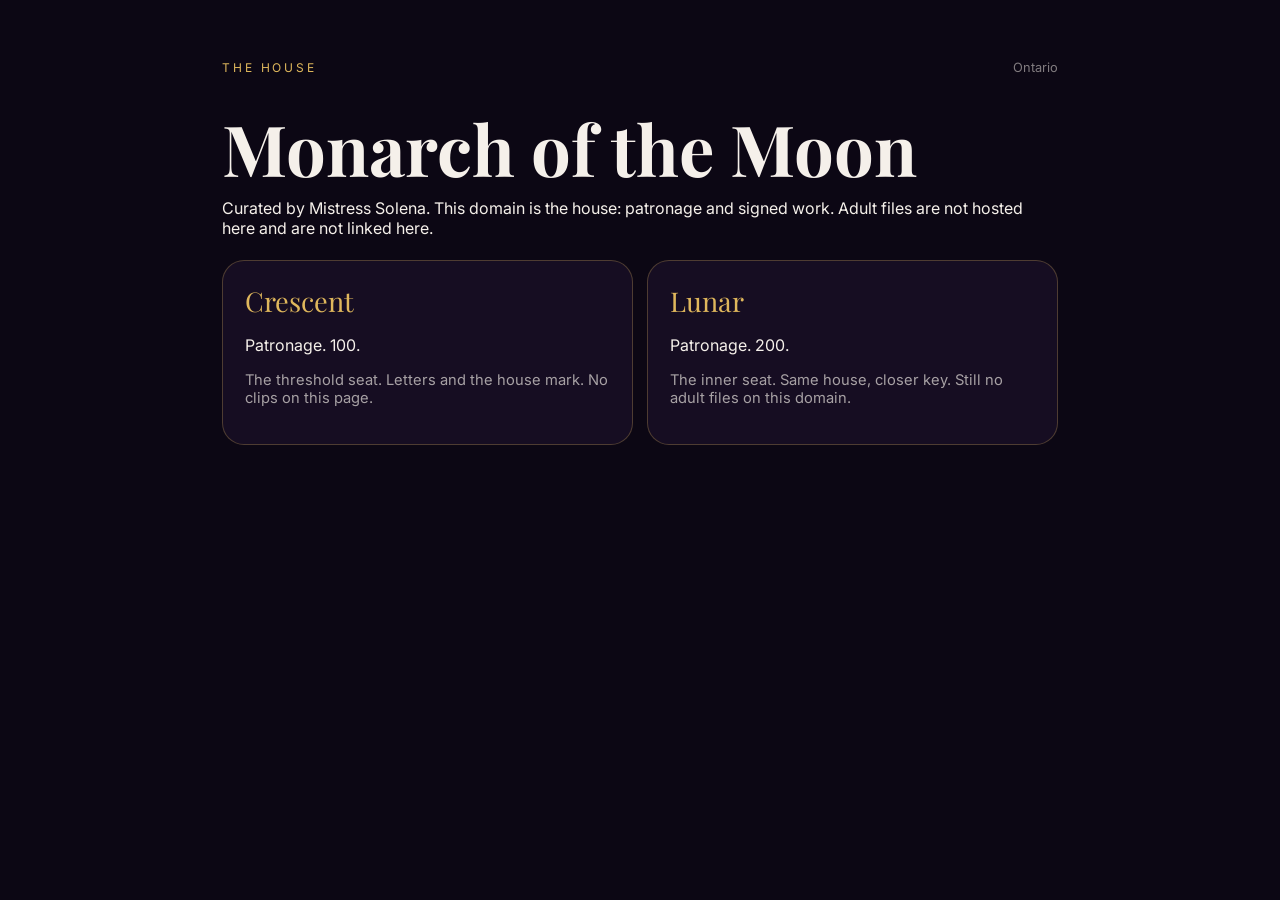
==== commit b206eb41: "Update fmt.Println message from 'Hello' to 'Goodbye' updated to new colours and new layout" ====
--- a/index.html
+++ b/index.html
@@ -3,1661 +3,44 @@
 <head>
     <meta charset="UTF-8">
     <meta name="viewport" content="width=device-width, initial-scale=1.0">
-    <title>Monarch of the Moon Shop</title>
-    <script src="https://cdn.tailwindcss.com"></script>
-    <link rel="stylesheet" href="https://cdnjs.cloudflare.com/ajax/libs/font-awesome/6.5.1/css/all.min.css">
+    <title>Monarch of the Moon</title>
+    <meta name="description" content="The house of Mistress Solena. Patronage and signed prints from Ontario. No adult files on this domain.">
     <link rel="preconnect" href="https://fonts.googleapis.com">
-    <link rel="preconnect" href="https://fonts.gstatic.com" crossorigin>
     <link href="https://fonts.googleapis.com/css2?family=Playfair+Display:wght=700&family=Inter:wght=300;400;500&display=swap" rel="stylesheet">
     <style>
-        body { font-family: 'Inter', system-ui, sans-serif; }
-        .heading-serif { font-family: 'Playfair Display', Georgia, serif; }
-        
-        /* Custom Theme Colors from The Veiled Keeper */
-        .dark-bg { background-color: #0c0714; }
-        .section-bg { background-color: #221135; }
-        .text-gold { color: #dfb75c; }
-        .border-gold { border-color: rgba(223, 183, 92, 0.3); }
-        .accent-lavender { color: #bfa1eb; }
-        
-        /* Logo and Heading Glow Effects — Aura + Shimmer */
-        .owl-glow {
-            position: relative;
-            filter: drop-shadow(0 0 12px rgba(223, 183, 92, 0.45)) 
-                    drop-shadow(0 0 22px rgba(191, 161, 235, 0.35));
-            animation: owlPulse 5s ease-in-out infinite;
-        }
-
-        /* Rotating golden-purple aura */
-        .owl-glow::before {
-            content: "";
-            position: absolute;
-            inset: -10px;
-            border-radius: 50%;
-            border: 1.5px solid transparent;
-            background: linear-gradient(
-                45deg, 
-                #dfb75c, 
-                transparent 40%, 
-                #bfa1eb, 
-                transparent 70%, 
-                #dfb75c
-            ) border-box;
-            -webkit-mask: 
-                linear-gradient(#fff 0 0) padding-box, 
-                linear-gradient(#fff 0 0);
-            mask: 
-                linear-gradient(#fff 0 0) padding-box, 
-                linear-gradient(#fff 0 0);
-            -webkit-mask-composite: xor;
-            mask-composite: exclude;
-            animation: spinAura 14s linear infinite;
-            opacity: 0.75;
-            pointer-events: none;
-        }
-
-        /* Soft moonlight shimmer sweep */
-        .owl-glow::after {
-            content: "";
-            position: absolute;
-            top: 0;
-            left: -120%;
-            width: 70%;
-            height: 100%;
-            background: linear-gradient(
-                90deg,
-                transparent,
-                rgba(223, 183, 92, 0.22),
-                rgba(191, 161, 235, 0.15),
-                transparent
-            );
-            animation: shimmerSweep 7s ease-in-out infinite;
-            pointer-events: none;
-            border-radius: 50%;
-        }
-
-        @keyframes spinAura {
-            to { transform: rotate(360deg); }
-        }
-
-        @keyframes shimmerSweep {
-            0%   { left: -120%; }
-            35%  { left: 130%; }
-            100% { left: 130%; }
-        }
-
-        @keyframes owlPulse {
-            0%, 100% {
-                transform: translateY(0) scale(1);
-                filter: drop-shadow(0 0 10px rgba(223, 183, 92, 0.4)) 
-                        drop-shadow(0 0 18px rgba(191, 161, 235, 0.3));
-            }
-            50% {
-                transform: translateY(-4px) scale(1.03);
-                filter: drop-shadow(0 0 18px rgba(223, 183, 92, 0.7)) 
-                        drop-shadow(0 0 32px rgba(191, 161, 235, 0.5));
-            }
-        }
-        
-        .product-card { transition: transform 0.3s ease, box-shadow 0.3s ease; }
-        .product-card:hover { transform: translateY(-8px); box-shadow: 0 20px 25px -5px rgb(0 0 0 / 0.5); }
-        body.modal-open,
-        body.age-locked { overflow: hidden; }
-        body.age-locked > :not(#age-gate) {
-            filter: blur(8px);
-            pointer-events: none;
-            user-select: none;
-        }
-        .modal-panel { animation: modalPop 0.3s cubic-bezier(0.34, 1.56, 0.64, 1); }
-        @keyframes modalPop {
-            from { opacity: 0; transform: scale(0.9) translateY(20px); }
-            to { opacity: 1; transform: scale(1) translateY(0); }
-        }
-        /* Censored storefront previews — full media only after purchase */
-        .media-blur {
-            filter: blur(18px) brightness(0.55) saturate(0.85);
-            transform: scale(1.12);
-        }
-        .media-blur-soft {
-            filter: blur(10px) brightness(0.7) saturate(0.9);
-            transform: scale(1.08);
-        }
-        img { max-width: 100%; }
-        .media-frame img {
-            width: 100%;
-            height: 100%;
-            object-fit: cover;
-        }
-        .media-frame {
-            position: relative;
-            overflow: hidden;
-            background: #0d0a14;
-        }
-        .media-frame::after {
-            content: "";
-            position: absolute;
-            inset: 0;
-            background: radial-gradient(ellipse at center, transparent 20%, rgba(12, 7, 20, 0.65) 100%);
-            pointer-events: none;
-        }
-        .lock-badge {
-            backdrop-filter: blur(6px);
-        }
-        /* Fixed navbar: anchors land below it */
-        html { scroll-behavior: smooth; }
-        section[id], header[id] { scroll-margin-top: 6rem; }
-        /* Nav brand on small screens */
-        @media (max-width: 380px) {
-            .brand-text { max-width: 9rem; }
-        }
+        :root { color-scheme: dark; }
+        * { box-sizing: border-box; }
+        body { margin: 0; background: #0c0714; color: #f5f0ea; font-family: Inter, system-ui, sans-serif; }
+        a { color: inherit; }
+        .serif { font-family: "Playfair Display", Georgia, serif; }
+        .gold { color: #dfb75c; }
+        .wrap { max-width: 880px; margin: 0 auto; padding: 48px 22px 72px; }
+        header { display: flex; justify-content: space-between; gap: 16px; align-items: baseline; }
+        h1 { font-weight: 700; font-size: clamp(2.4rem, 6vw, 4.4rem); line-height: .95; margin: 28px 0 12px; }
+        .card { border: 1px solid rgba(223,183,92,.28); border-radius: 22px; padding: 22px; background: #160d22; }
+        .grid { display: grid; gap: 14px; margin-top: 22px; }
+        @media (min-width: 720px) { .grid { grid-template-columns: 1fr 1fr; } }
+        .btn { display: inline-block; margin-top: 16px; padding: 12px 18px; border-radius: 999px; background: #6d28d9; text-decoration: none; font-weight: 600; }
+        footer { margin-top: 36px; color: rgba(245,240,234,.55); font-size: .85rem; }
     </style>
 </head>
-<body class="dark-bg text-white overflow-x-hidden age-locked">
-
-    <!-- 18+ Age Verification -->
-    <div id="age-gate"
-         role="dialog"
-         aria-modal="true"
-         aria-labelledby="age-gate-title"
-         aria-describedby="age-gate-desc"
-         class="fixed inset-0 z-[200] flex items-center justify-center p-6 bg-black/90">
-        <div class="modal-panel w-full max-w-md rounded-3xl border border-purple-500/40 bg-[#111114] p-8 text-center shadow-2xl shadow-purple-900/30">
-            <div id="age-gate-prompt">
-                <div class="mx-auto mb-5 flex h-16 w-16 items-center justify-center rounded-full border border-purple-500/50 bg-purple-600/20">
-                    <span class="text-2xl font-bold text-purple-300">18+</span>
-                </div>
-                <h2 id="age-gate-title" class="heading-serif text-3xl font-bold mb-3 text-gold">Age Verification</h2>
-                <p id="age-gate-desc" class="text-white/70 mb-2 leading-relaxed">
-                    This website contains adult content intended only for adults.
-                </p>
-                <p class="text-white/90 font-medium mb-6">
-                    Are you 18 years of age or older?
-                </p>
-
-                <label class="mb-6 flex cursor-pointer items-start gap-3 rounded-2xl border border-white/10 bg-black/30 px-4 py-3 text-left hover:border-purple-500/40 transition-colors">
-                    <input id="age-remember"
-                           type="checkbox"
-                           class="mt-1 h-4 w-4 shrink-0 rounded border-white/30 bg-transparent accent-purple-600">
-                    <span class="text-sm text-white/80 leading-snug">
-                        Remember my choice for <strong class="text-white font-medium">24 hours</strong>
-                        <span class="block text-xs text-white/45 mt-1">Optional. Skip this check on this browser until then.</span>
-                    </span>
-                </label>
-
-                <div class="flex flex-col sm:flex-row gap-3">
-                    <button type="button"
-                            onclick="confirmAge(true)"
-                            class="flex-1 py-3.5 rounded-2xl bg-purple-600 hover:bg-purple-700 font-semibold transition-colors">
-                        Yes, I am 18+
-                    </button>
-                    <button type="button"
-                            onclick="confirmAge(false)"
-                            class="flex-1 py-3.5 rounded-2xl border border-white/25 hover:bg-white/10 font-medium transition-colors">
-                        No, I am under 18
-                    </button>
-                </div>
-                <p class="text-xs text-white/40 mt-6">
-                    By entering, you confirm you are of legal age in your jurisdiction to view adult content.
-                </p>
-            </div>
-
-            <div id="age-gate-denied" class="hidden">
-                <i class="fas fa-ban text-5xl text-red-400 mb-5" aria-hidden="true"></i>
-                <h2 class="heading-serif text-3xl font-bold mb-3">Access Denied</h2>
-                <p class="text-white/70 mb-8 leading-relaxed">
-                    You must be 18 or older to enter this site. You will be redirected shortly.
-                </p>
-                <a href="https://www.google.com/"
-                   class="inline-flex w-full justify-center py-3.5 rounded-2xl border border-white/25 hover:bg-white/10 font-medium transition-colors">
-                    Leave this site
-                </a>
-            </div>
+<body>
+    <main class="wrap">
+        <header>
+            <p class="gold" style="letter-spacing:.24em;text-transform:uppercase;font-size:.75rem;">The house</p>
+            <span style="font-size:.8rem;color:rgba(245,240,234,.5);">Ontario</span>
+        </header>
+        <h1 class="serif">Monarch of the Moon</h1>
+        <p>Curated by Mistress Solena. This domain is the house: patronage and signed work. Adult files are not hosted here and are not linked here.</p>
+        <div class="grid">
+            <section class="card">
+                <p class="gold serif" style="font-size:1.7rem;margin:0;">Crescent</p>
+                <p>Patronage. 100.</p>
+                <p style="color:rgba(245,240,234,.65);font-size:.92rem;">The threshold seat. Letters and the house mark. No clips on this page.</p>
+            </section>
+            <section class="card">
+                <p class="gold serif" style="font-size:1.7rem;margin:0;">Lunar</p>
+                <p>Patronage. 200.</p>
+                <p style="color:rgba(245,240,234,.65);font-size:.92rem;">The inner seat. Same house, closer key. Still no adult files on this domain.</p>
+            </section>
         </div>
-    </div>
-
-    <!-- Navbar -->
-    <nav class="fixed top-0 left-0 right-0 z-50 bg-[#0c0714]/95 backdrop-blur-md border-b border-white/10">
-        <div class="max-w-screen-2xl mx-auto px-6 py-5 flex items-center justify-between">
-            <a href="#top" class="flex items-center gap-x-3 min-w-0">
-                <span class="brand-mark owl-glow relative w-11 h-11 shrink-0 rounded-full border border-[#dfb75c]/40 bg-[#160c24] overflow-hidden flex items-center justify-center" aria-hidden="true">
-                    <picture class="absolute inset-0">
-                        <source type="image/webp"
-                                srcset="media/photos/logo-veiled-88.webp 88w,
-                                        media/photos/logo-veiled-176.webp 176w,
-                                        media/photos/logo-veiled-256.webp 256w"
-                                sizes="44px">
-                        <img id="nav-logo-img"
-                             src="media/photos/logo-veiled-176.png"
-                             srcset="media/photos/logo-veiled-88.png 88w,
-                                     media/photos/logo-veiled-176.png 176w,
-                                     media/photos/logo-veiled-256.png 256w"
-                             sizes="44px"
-                             width="44"
-                             height="44"
-                             alt="The Veiled Keeper"
-                             class="w-full h-full object-cover"
-                             onerror="this.removeAttribute('srcset'); this.src='media/photos/logo-veiled.png'; this.onerror=function(){this.remove();}">
-                    </picture>
-                    <svg viewBox="0 0 44 44" class="w-8 h-8 text-[#dfb75c]" fill="none" xmlns="http://www.w3.org/2000/svg">
-                        <circle cx="22" cy="22" r="20" stroke="currentColor" stroke-opacity="0.35" stroke-width="1.25"/>
-                        <path d="M28.5 12.5c-6.2 1.2-10.8 7-10.8 13.6 0 1.4.2 2.7.6 4-4.4-2-7.3-6.4-7.3-11.4 0-7 5.4-12.7 12.2-13.2 2.1 2.2 4.2 4.5 5.3 7z" fill="currentColor"/>
-                        <circle cx="29.2" cy="18.2" r="1.15" fill="#0c0714"/>
-                    </svg>
-                </span>
-                <div class="brand-text min-w-0">
-                    <span class="font-bold text-lg sm:text-2xl tracking-tighter heading-serif truncate block text-gold">Monarch of the Moon</span>
-                    <span class="block text-[10px] text-purple-300 -mt-1 tracking-[2px]">SHOP</span>
-                </div>
-            </a>
-
-            <div class="hidden md:flex items-center gap-x-9 text-sm font-medium">
-                <a href="#about" class="hover:text-purple-300 transition-colors">The Monarch</a>
-                <a href="#experience" class="hover:text-purple-300 transition-colors">The Experience</a>
-                <a href="#vault" class="hover:text-purple-300 transition-colors">The Vault</a>
-                <a href="#gallery" class="hover:text-purple-300 transition-colors">Gallery</a>
-                <a href="#book" class="hover:text-purple-300 transition-colors">Book</a>
-            </div>
-
-            <div class="flex items-center gap-x-4">
-                <button type="button" onclick="showCart()" aria-label="Open saved items"
-                        class="flex items-center gap-x-2 px-4 py-2 rounded-full border border-white/20 hover:bg-white/5 transition-colors relative">
-                    <i class="fas fa-shopping-bag text-lg" aria-hidden="true"></i>
-                    <span id="cart-count" class="absolute -top-1 -right-1 bg-purple-600 text-white text-xs w-5 h-5 rounded-full flex items-center justify-center font-bold" style="display: none;">0</span>
-                </button>
-                <button type="button" class="md:hidden p-2" onclick="toggleMobileMenu()" aria-label="Open menu" aria-expanded="false" id="mobile-menu-btn">
-                    <i class="fas fa-bars text-2xl" aria-hidden="true"></i>
-                </button>
-            </div>
-        </div>
-
-        <div id="mobile-menu" class="hidden md:hidden border-t border-white/10 px-6 py-4 space-y-3 text-sm font-medium bg-[#0c0714]/98">
-            <a href="#about" onclick="toggleMobileMenu(false)" class="block py-2 hover:text-purple-300">The Monarch</a>
-            <a href="#experience" onclick="toggleMobileMenu(false)" class="block py-2 hover:text-purple-300">The Experience</a>
-            <a href="#vault" onclick="toggleMobileMenu(false)" class="block py-2 hover:text-purple-300">The Vault</a>
-            <a href="#gallery" onclick="toggleMobileMenu(false)" class="block py-2 hover:text-purple-300">Gallery</a>
-            <a href="#book" onclick="toggleMobileMenu(false)" class="block py-2 hover:text-purple-300">Book</a>
-        </div>
-    </nav>
-
-    <!-- Hero -->
-    <header id="top" class="min-h-[100dvh] flex items-center pt-16 relative overflow-hidden">
-        <div class="absolute inset-0 bg-[radial-gradient(#dfb75c15_1px,transparent_1px)] bg-[length:6px_6px]"></div>
-        <div class="max-w-screen-2xl mx-auto px-6 relative z-10">
-            <div class="max-w-3xl">
-                <h1 class="text-4xl sm:text-6xl md:text-7xl font-bold leading-none tracking-tighter heading-serif mb-4 text-gold">
-                    Monarch of the Moon Shop
-                </h1>
-                <p class="text-2xl sm:text-3xl md:text-4xl text-purple-300 font-light mb-8">Curated by Mistress Solena</p>
-                <div class="flex flex-col sm:flex-row gap-4">
-                    <a href="#vault" class="inline-flex items-center justify-center px-9 py-4 bg-purple-600 hover:bg-purple-700 rounded-full text-lg font-semibold transition-colors">Enter The Vault</a>
-                    <a href="#book" class="inline-flex items-center justify-center px-9 py-4 border border-white/60 hover:bg-white/10 rounded-full text-lg font-medium transition-colors">Book Private Audience</a>
-                </div>
-            </div>
-        </div>
-    </header>
-
-    <!-- About -->
-    <section id="about" class="max-w-screen-2xl mx-auto px-6 py-20">
-        <div class="grid md:grid-cols-12 gap-12 items-center">
-            <div class="md:col-span-7">
-                <h2 class="text-4xl sm:text-5xl md:text-6xl font-bold heading-serif mb-8 text-gold">I am the night.<br>I am the moon.</h2>
-                <div class="text-lg text-white/90 space-y-4">
-                    <p>Sovereign of shadows and ruler of desire. From the moonlit forests of Ontario, I create immersive digital experiences and exquisite physical art that awaken the divine feminine within.</p>
-                </div>
-            </div>
-            <div class="md:col-span-5">
-                <div class="media-frame rounded-3xl shadow-2xl aspect-[4/3] border border-gold/20">
-                    <img data-local="media/photos/mistress.jpg"
-                         data-sizes="(min-width: 768px) 40vw, 100vw"
-                         src="media/photos/mistress.jpg"
-                         class="media-blur-soft w-full h-full object-cover"
-                         alt="Mistress Solena — soft silhouette preview"
-                         width="800"
-                         height="600"
-                         loading="lazy">
-                    <div class="absolute inset-0 z-10 flex items-end justify-center p-4 pointer-events-none">
-                        <span class="lock-badge text-xs tracking-wide uppercase text-white/80 bg-black/50 border border-white/15 px-3 py-1.5 rounded-full">Soft preview</span>
-                    </div>
-                </div>
-            </div>
-        </div>
-    </section>
-
-    <!-- The Experience -->
-    <section id="experience" class="section-bg py-20 border-y border-white/5">
-        <div class="max-w-screen-2xl mx-auto px-6 text-center">
-            <h2 class="text-4xl md:text-5xl font-bold heading-serif mb-12 text-gold">Ways to Serve</h2>
-            <div class="grid md:grid-cols-3 gap-6">
-                <div class="bg-[#0c0714] p-8 rounded-3xl border border-white/10 hover:border-[#dfb75c]/40 transition-colors text-left flex flex-col">
-                    <h3 class="text-2xl font-semibold mb-3 text-gold">Digital Offerings</h3>
-                    <p class="text-white/70 flex-1">4K videos on Clips4Sale · photo sets &amp; extras on Fansly.</p>
-                    <div class="mt-6 grid grid-cols-1 gap-2">
-                        <button type="button" data-link="fansly" class="w-full py-3 rounded-2xl bg-purple-600 hover:bg-purple-700 font-semibold text-sm transition-colors">
-                            Open Fansly
-                        </button>
-                        <button type="button" data-link="c4s" class="w-full py-3 rounded-2xl border border-white/25 hover:bg-white/10 font-semibold text-sm transition-colors">
-                            Open Clips4Sale
-                        </button>
-                    </div>
-                </div>
-                <div class="bg-[#0c0714] p-8 rounded-3xl border border-white/10 hover:border-[#dfb75c]/40 transition-colors text-left flex flex-col">
-                    <h3 class="text-2xl font-semibold mb-3 text-gold">Physical Prints</h3>
-                    <p class="text-white/70 flex-1">Signed museum-quality art prints and limited canvases — ships from Ontario.</p>
-                    <button type="button" data-link="shopify" class="mt-6 w-full py-3 rounded-2xl border border-white/25 hover:bg-white/10 font-semibold text-sm transition-colors">
-                        Shop Prints on Shopify
-                    </button>
-                </div>
-                <div class="bg-[#0c0714] p-8 rounded-3xl border border-white/10 hover:border-[#dfb75c]/40 transition-colors text-left flex flex-col">
-                    <h3 class="text-2xl font-semibold mb-3 text-gold">Private Audiences</h3>
-                    <p class="text-white/70 flex-1">In-person sessions book on the calendar. Online sessions are arranged separately.</p>
-                    <button type="button" data-link="calendly" class="mt-6 w-full py-3 rounded-2xl border border-purple-500/50 hover:bg-purple-600/20 font-semibold text-sm transition-colors">
-                        Book in person
-                    </button>
-                </div>
-            </div>
-        </div>
-    </section>
-
-    <!-- The Vault -->
-    <section id="vault" class="max-w-screen-2xl mx-auto px-6 py-20">
-        <h2 class="text-5xl font-bold heading-serif text-center mb-4 text-gold">The Vault</h2>
-        <p class="text-center text-white/70 mb-3">Teasers below · Videos on Clips4Sale · Sets on Fansly · Prints via Shopify (Ontario)</p>
-        <p class="text-center text-purple-300/80 text-sm mb-8 max-w-xl mx-auto">
-            Blurred silhouettes &amp; short video previews only. Purchase unlocks the real files off-site.
-        </p>
-        <div class="flex flex-col sm:flex-row gap-3 justify-center mb-12">
-            <button type="button" data-link="fansly"
-                    class="px-8 py-3.5 rounded-full bg-purple-600 hover:bg-purple-700 font-semibold transition-colors">
-                <i class="fas fa-lock-open mr-2" aria-hidden="true"></i>Unlock on Fansly
-            </button>
-            <button type="button" data-link="c4s"
-                    class="px-8 py-3.5 rounded-full border border-purple-500/40 hover:bg-purple-600/20 font-semibold transition-colors">
-                <i class="fas fa-film mr-2" aria-hidden="true"></i>Watch on Clips4Sale
-            </button>
-            <button type="button" data-link="shopify"
-                    class="px-8 py-3.5 rounded-full border border-white/40 hover:bg-white/10 font-medium transition-colors">
-                <i class="fas fa-shipping-fast mr-2" aria-hidden="true"></i>Buy prints on Shopify
-            </button>
-        </div>
-        <div class="grid md:grid-cols-2 lg:grid-cols-3 gap-6" id="products-container"></div>
-    </section>
-
-    <!-- Gallery -->
-    <section id="gallery" class="section-bg border-y border-white/5">
-        <div class="max-w-screen-2xl mx-auto px-6 py-20">
-            <h2 class="text-4xl md:text-5xl font-bold heading-serif text-center mb-3 text-gold">Gallery</h2>
-            <p class="text-center text-white/60 text-sm mb-10">Glimpses only — full clarity lives in The Vault.</p>
-            <div id="gallery-grid" class="grid grid-cols-2 md:grid-cols-4 gap-3"></div>
-        </div>
-    </section>
-
-    <!-- Video Teaser Modal -->
-    <div id="teaser-modal"
-         class="hidden fixed inset-0 z-[96] bg-black/85 items-center justify-center p-6"
-         onclick="if (event.target.id === 'teaser-modal') closeTeaser()">
-        <div class="modal-panel w-full max-w-lg rounded-3xl border border-[#dfb75c]/30 bg-[#111114] overflow-hidden" onclick="event.stopPropagation()">
-            <div class="flex items-center justify-between px-5 py-4 border-b border-white/10">
-                <div>
-                    <h3 id="teaser-title" class="font-semibold text-lg text-gold">Preview</h3>
-                    <p class="text-xs text-purple-300">~5 second teaser · full video after purchase</p>
-                </div>
-                <button type="button" onclick="closeTeaser()" class="text-3xl leading-none" aria-label="Close preview">&times;</button>
-            </div>
-            <div class="relative bg-black aspect-video">
-                <video id="teaser-video"
-                       class="w-full h-full object-contain"
-                       playsinline
-                       muted
-                       controls
-                       controlslist="nodownload noplaybackrate"
-                       disablepictureinpicture></video>
-                <div id="teaser-fallback" class="hidden absolute inset-0 flex flex-col items-center justify-center p-6 text-center">
-                    <i class="fas fa-lock text-3xl text-purple-400 mb-3" aria-hidden="true"></i>
-                    <p class="text-white/80 text-sm">Teaser clip not loaded yet. Drop a short preview into <code class="text-purple-300">media/videos/</code>.</p>
-                </div>
-            </div>
-            <div class="p-5">
-                <button type="button" id="teaser-add-btn" class="w-full py-3.5 bg-purple-600 hover:bg-purple-700 rounded-2xl font-semibold transition-colors">
-                    Unlock full video — Add to Vault
-                </button>
-            </div>
-        </div>
-    </div>
-
-    <!-- Book Private Audience -->
-    <section id="book" class="max-w-screen-2xl mx-auto px-6 py-20">
-        <div class="section-bg border border-white/10 rounded-3xl p-8 md:p-12 max-w-3xl mx-auto text-center">
-            <h2 class="text-4xl md:text-5xl font-bold heading-serif mb-4 text-gold">Book In Person</h2>
-            <p class="text-white/70 mb-6 max-w-xl mx-auto">
-                This calendar is for in-person sessions only. 18+ only. Online sessions are arranged separately — not through this booking page.
-            </p>
-
-            <!-- Pricing -->
-            <div class="grid sm:grid-cols-2 gap-4 max-w-md mx-auto mb-8 text-left">
-                <div class="rounded-2xl border border-white/10 bg-black/30 px-5 py-4">
-                    <p class="text-xs uppercase tracking-widest text-white/50 mb-1">Half Hour</p>
-                    <p class="text-2xl font-semibold text-gold">$225</p>
-                    <p class="text-xs text-white/45 mt-1">30 minutes · full session rate</p>
-                    <p class="text-xs text-purple-300 mt-2">$100 deposit at booking · $125 cash when the session is honored</p>
-                </div>
-                <div class="rounded-2xl border border-purple-500/40 bg-purple-900/20 px-5 py-4">
-                    <p class="text-xs uppercase tracking-widest text-purple-300/80 mb-1">1 Hour Session</p>
-                    <p class="text-2xl font-semibold text-gold">$450</p>
-                    <p class="text-xs text-white/45 mt-1">60 minutes · full session rate</p>
-                    <p class="text-xs text-purple-300 mt-2">$200 deposit at booking · $250 cash when the session is honored</p>
-                </div>
-            </div>
-
-            <p class="text-xs text-white/45 mb-2 max-w-lg mx-auto">
-                A non-refundable deposit is taken online when you book and is applied toward the session total.
-                The remaining balance is due in cash in person once the booking is honored at the session.
-                Cancellations or reschedules with less than 48 hours’ notice forfeit the deposit.
-            </p>
-            <p class="text-xs text-white/40 mb-8 max-w-lg mx-auto">
-                You will be asked to review and agree to the Session Agreement before the calendar opens.
-            </p>
-
-            <button type="button" data-link="calendly"
-                    class="inline-flex items-center justify-center gap-2 px-10 py-4 bg-purple-600 hover:bg-purple-700 rounded-full text-lg font-semibold mb-8 transition-colors">
-                <i class="fas fa-calendar-check" aria-hidden="true"></i>
-                Open booking calendar
-            </button>
-
-            <!-- Inline Calendly -->
-            <div id="calendly-wrap" class="hidden rounded-2xl overflow-hidden border border-white/10 bg-black/30 min-h-[620px]">
-                <div id="calendly-embed" class="calendly-inline-widget w-full" style="min-width:320px;height:700px;"></div>
-            </div>
-            <div id="calendly-setup-hint" class="text-sm text-amber-200/90 bg-amber-500/10 border border-amber-500/30 rounded-2xl px-5 py-4 text-left">
-                <strong class="block mb-1">Setup:</strong>
-                Paste your Calendly link into <code class="text-purple-300">LINKS.calendly</code> near the top of
-                <code class="text-purple-300">index.html</code>.
-            </div>
-        </div>
-    </section>
-
-    <!-- Footer -->
-    <footer class="py-12 border-t border-white/10">
-        <div class="max-w-screen-2xl mx-auto px-6 text-center text-sm text-white/60 space-y-4">
-            <div class="flex flex-wrap items-center justify-center gap-4 text-sm">
-                <button type="button" data-link="fansly" class="hover:text-purple-300 transition-colors">Fansly</button>
-                <span class="text-white/20">·</span>
-                <button type="button" data-link="c4s" class="hover:text-purple-300 transition-colors">Clips4Sale</button>
-                <span class="text-white/20">·</span>
-                <button type="button" data-link="shopify" class="hover:text-purple-300 transition-colors">Shopify Prints</button>
-                <span class="text-white/20">·</span>
-                <button type="button" data-link="calendly" class="hover:text-purple-300 transition-colors">Book Session</button>
-                <span class="text-white/20">·</span>
-                <button type="button" onclick="openPrivacy()" class="hover:text-purple-300 transition-colors">Privacy Policy</button>
-            </div>
-            <p>© <span id="year">2026</span> Monarch of the Moon Shop • Ontario, Canada • All rights reserved</p>
-            <p class="text-xs text-white/40">18+ only. Digital: Fansly &amp; Clips4Sale · Prints via Shopify · Sessions via calendar.</p>
-            <p class="text-xs text-white/40">Contact: <a href="mailto:monarchofthemoonshop@gmail.com" class="hover:text-purple-300 transition-colors">monarchofthemoonshop@gmail.com</a></p>
-        </div>
-    </footer>
-
-    <!-- Cart Modal -->
-    <div id="cart-modal" role="dialog" aria-modal="true" aria-labelledby="cart-title"
-         onclick="if (event.target.id === 'cart-modal') hideCart()"
-         class="hidden fixed inset-0 bg-black/70 z-[90] items-end md:items-center justify-center">
-        <div onclick="event.stopPropagation()"
-             class="modal-panel bg-[#111114] w-full md:w-[440px] md:rounded-3xl md:m-4 rounded-t-3xl p-6 max-h-[85vh] overflow-auto border border-white/10">
-
-            <div class="flex justify-between items-center mb-6">
-                <h3 id="cart-title" class="text-2xl font-semibold text-gold">Saved</h3>
-                <button type="button" onclick="hideCart()" class="text-3xl leading-none" aria-label="Close cart">&times;</button>
-            </div>
-
-            <div id="cart-items" class="space-y-4 mb-6"></div>
-
-            <div id="shipping-breakdown" class="hidden border-t border-white/10 pt-4 mb-4 text-sm space-y-2">
-                <div class="flex justify-between">
-                    <span>Products Subtotal</span>
-                    <span id="products-subtotal">$0.00</span>
-                </div>
-                <div id="shipping-row" class="flex justify-between text-purple-300">
-                    <span id="shipping-label">Shipping &amp; Packaging (Ontario)</span>
-                    <span id="shipping-fee">$0.00</span>
-                </div>
-            </div>
-
-            <div class="border-t border-white/10 pt-4 space-y-3">
-                <div class="flex justify-between text-sm text-white/60">
-                    <span>Listed total</span>
-                    <span id="cart-total">$0.00 CAD</span>
-                </div>
-                <p class="text-xs text-white/45 leading-relaxed">
-                    These sites cannot share one cart. Pay each group where the file actually unlocks.
-                </p>
-                <div id="checkout-actions" class="space-y-2"></div>
-            </div>
-        </div>
-    </div>
-
-    <!-- Privacy Policy Modal -->
-    <div id="privacy-modal"
-         role="dialog"
-         aria-modal="true"
-         aria-labelledby="privacy-title"
-         class="hidden fixed inset-0 z-[95] bg-black/85 items-center justify-center p-4 sm:p-6"
-         onclick="if (event.target.id === 'privacy-modal') closePrivacy()">
-        <div class="modal-panel w-full max-w-lg max-h-[90vh] overflow-y-auto rounded-3xl border border-purple-500/40 bg-[#111114] shadow-2xl shadow-purple-900/30"
-             onclick="event.stopPropagation()">
-            <div class="sticky top-0 bg-[#111114] border-b border-white/10 px-6 py-4 flex items-center justify-between rounded-t-3xl">
-                <h3 id="privacy-title" class="text-xl font-semibold text-gold heading-serif">Privacy Policy</h3>
-                <button type="button" onclick="closePrivacy()" class="text-3xl leading-none text-white/60 hover:text-white" aria-label="Close">&times;</button>
-            </div>
-
-            <div class="px-6 py-5 text-sm text-white/80 space-y-4 leading-relaxed">
-                <p class="text-xs text-white/50">Last updated: August 2026</p>
-
-                <p>This Privacy Policy explains how personal information is collected and used when you interact with this website and book private sessions.</p>
-
-                <p><strong class="text-gold">Who We Are</strong><br>
-                This site is operated by Solena (Monarch of the Moon), based in Ontario, Canada.</p>
-
-                <p><strong class="text-gold">Information We Collect</strong><br>
-                We may collect name and contact details, booking and session-related information, payment and deposit details (processed by third-party providers), and basic technical data for site security and performance.</p>
-
-                <p><strong class="text-gold">How We Use Your Information</strong><br>
-                We use this information to schedule and conduct private sessions, process deposits and payments, communicate about your booking, maintain records of agreements, and protect the site against misuse. We do not sell your personal information.</p>
-
-                <p><strong class="text-gold">Third-Party Services</strong><br>
-                Booking is handled through Calendly. Payments may be processed by services connected to Calendly (such as Stripe). These providers have their own privacy policies.</p>
-
-                <p><strong class="text-gold">Data Retention</strong><br>
-                We keep booking and session-related information only as long as needed for the purposes above, or as required by law. You may request deletion subject to legal or contractual obligations.</p>
-
-                <p><strong class="text-gold">Your Rights</strong><br>
-                Depending on your location, you may have the right to access, correct, or delete your personal information, and to lodge a complaint with a data protection authority.</p>
-
-                <p><strong class="text-gold">International Visitors</strong><br>
-                If you access this site from outside Canada, your information may be processed in Canada and in the countries where our service providers operate.</p>
-
-                <p><strong class="text-gold">Contact</strong><br>
-                For privacy-related questions or requests:<br>
-                <a href="mailto:monarchofthemoonshop@gmail.com" class="text-purple-300 hover:text-purple-200">monarchofthemoonshop@gmail.com</a></p>
-            </div>
-
-            <div class="px-6 pb-6">
-                <button type="button" onclick="closePrivacy()"
-                        class="w-full py-3.5 rounded-2xl bg-purple-600 hover:bg-purple-700 font-semibold transition-colors">
-                    Close
-                </button>
-            </div>
-        </div>
-    </div>
-
-    <!-- Liability Waiver Modal (required before Calendly) -->
-    <div id="waiver-modal"
-         role="dialog"
-         aria-modal="true"
-         aria-labelledby="waiver-title"
-         class="hidden fixed inset-0 z-[95] bg-black/85 items-center justify-center p-4 sm:p-6"
-         onclick="if (event.target.id === 'waiver-modal') closeWaiver()">
-        <div class="modal-panel w-full max-w-lg max-h-[90vh] overflow-y-auto rounded-3xl border border-purple-500/40 bg-[#111114] shadow-2xl shadow-purple-900/30"
-             onclick="event.stopPropagation()">
-            <div class="sticky top-0 bg-[#111114] border-b border-white/10 px-6 py-4 flex items-center justify-between rounded-t-3xl">
-                <h3 id="waiver-title" class="text-xl font-semibold text-gold heading-serif">Session Agreement</h3>
-                <button type="button" onclick="closeWaiver()" class="text-3xl leading-none text-white/60 hover:text-white" aria-label="Close">&times;</button>
-            </div>
-
-            <div class="px-6 py-5 text-sm text-white/80 space-y-4 leading-relaxed">
-                <p class="text-white/90 font-medium">Please read and agree before continuing to the booking calendar.</p>
-
-                <div class="bg-black/40 border border-white/10 rounded-2xl p-4 space-y-3 text-xs sm:text-sm max-h-64 overflow-y-auto">
-                    <p><strong class="text-gold">Liability Waiver &amp; Informed Consent</strong></p>
-                    <p>These are private, intentional sessions focused on guidance, presence, reflection, and personal exploration. They are not therapy, medical treatment, or professional mental-health services. No specific outcomes are guaranteed.</p>
-                    <p>You acknowledge that sessions may involve emotionally intense or challenging material and you voluntarily assume the associated emotional and personal risks.</p>
-                    <p>To the fullest extent permitted by law, you release the Practitioner from claims arising from participation, except in cases of gross negligence or willful misconduct.</p>
-                    <p>Both parties agree to maintain confidentiality of session content except where disclosure is required by law.</p>
-                    <p>The booking calendar is for in-person sessions only. Online sessions are arranged separately. A non-refundable deposit is required at booking ($100 half hour / $200 one hour). It secures your time and is applied toward the session fee ($225 / $450). The remaining balance is due in cash in person once the booking is honored. Cancellations or reschedules with less than 48 hours’ notice, and no-shows, result in forfeiture of the deposit. Unpaid cash balance means the session does not proceed.</p>
-                    <p>You confirm you are at least 18 years of age, of sound mind, and legally able to enter this agreement. This agreement is governed by the laws of the Province of Ontario, Canada.</p>
-                </div>
-
-                <label class="flex items-start gap-3 cursor-pointer select-none">
-                    <input type="checkbox" id="waiver-agree" class="mt-1 h-4 w-4 rounded border-white/30 bg-transparent accent-purple-600 shrink-0">
-                    <span class="text-sm text-white/90 leading-snug">
-                        I am 18+, I have read the Session Agreement above, and I agree to its terms, including the non-refundable deposit policy.
-                    </span>
-                </label>
-            </div>
-
-            <div class="px-6 pb-6 flex flex-col sm:flex-row gap-3">
-                <button type="button" onclick="closeWaiver()"
-                        class="flex-1 py-3.5 rounded-2xl border border-white/25 hover:bg-white/10 font-medium transition-colors">
-                    Cancel
-                </button>
-                <button type="button" id="waiver-continue-btn" onclick="acceptWaiverAndBook()"
-                        class="flex-1 py-3.5 rounded-2xl bg-purple-600 hover:bg-purple-700 font-semibold transition-colors disabled:opacity-40 disabled:cursor-not-allowed"
-                        disabled>
-                    I Agree — Continue to Calendar
-                </button>
-            </div>
-        </div>
-    </div>
-
-    <script>
-        // ============================================================
-        // PRODUCTION REDIRECT LINKS
-        // Digital video  = Clips4Sale studio / clip URLs
-        // Digital sets   = Fansly profile or post URLs
-        // Prints         = Shopify
-        // Book           = Calendly
-        // Fix the Fansly handle spelling if the profile 404s.
-        // ============================================================
-
-        // UTM defaults for outbound tracking
-        const UTM_DEFAULTS = {
-            utm_source: "monarchofthemoon",
-            utm_medium: "website",
-            utm_campaign: "site_outbound"
-        };
-
-        function appendParams(url, params) {
-            if (!url || typeof url !== "string") return url;
-            try {
-                const u = new URL(url, window.location.origin);
-                Object.entries(params).forEach(([k, v]) => {
-                    if (v != null && String(v).trim() !== "") {
-                        u.searchParams.set(k, String(v).trim());
-                    }
-                });
-                return u.toString();
-            } catch {
-                // Fallback for relative or malformed URLs
-                const pairs = Object.entries(params)
-                    .filter(([, v]) => v != null && String(v).trim() !== "")
-                    .map(([k, v]) => encodeURIComponent(k) + "=" + encodeURIComponent(String(v).trim()));
-                if (!pairs.length) return url;
-                const sep = url.includes("?") ? "&" : "?";
-                return url + sep + pairs.join("&");
-            }
-        }
-
-        function withUtm(url, contentLabel) {
-            return appendParams(url, {
-                ...UTM_DEFAULTS,
-                utm_content: contentLabel || "general"
-            });
-        }
-
-        const FANSLY_PROFILE = "https://fansly.com/MistressSolerna";
-        const C4S_STUDIO = "https://www.clips4sale.com/studio/486237";
-
-        const LINKS = {
-            fansly: withUtm(FANSLY_PROFILE, "nav_fansly"),
-            c4s: withUtm(C4S_STUDIO, "nav_c4s"),
-            shopify: withUtm("https://monarchofthemoon.myshopify.com", "nav_shopify"),
-            calendly: withUtm("https://calendly.com/mistresssolena", "nav_calendly")
-        };
-
-        // Per-item URLs. Videos default to C4S studio until you paste clip URLs.
-        // Photo/audio default to Fansly until you paste post URLs.
-        const FANSLY_POSTS = {
-            celestialTease: FANSLY_PROFILE,
-            lunarGlimpse: FANSLY_PROFILE,
-            privateWhispers: FANSLY_PROFILE,
-            claymationRealm: FANSLY_PROFILE,
-            boundMoonlight: FANSLY_PROFILE,
-            pinkVeil: FANSLY_PROFILE,
-            sheerNocturne: FANSLY_PROFILE,
-            maskedBound: FANSLY_PROFILE
-        };
-
-        const C4S_CLIPS = {
-            moonlitSecrets: C4S_STUDIO,
-            nightMotion: C4S_STUDIO
-        };
-
-        const SHOPIFY_PRODUCTS = {
-            celestialPrint: withUtm("https://monarchofthemoon.myshopify.com", "print_celestial"),
-            monarchPrint: withUtm("https://monarchofthemoon.myshopify.com", "print_monarch"),
-            canvas: withUtm("https://monarchofthemoon.myshopify.com", "print_canvas")
-        };
-        // ============================================================
-
-        function linkIsReady(url) {
-            if (!url || typeof url !== "string") return false;
-            return !url.includes("YOUR_") && !url.includes("YOUR-") && url.startsWith("http");
-        }
-
-        const WAIVER_KEY = "solena_waiver_accepted";
-
-        function hasAcceptedWaiver() {
-            try {
-                return sessionStorage.getItem(WAIVER_KEY) === "1";
-            } catch {
-                return false;
-            }
-        }
-
-        function setWaiverAccepted() {
-            try {
-                sessionStorage.setItem(WAIVER_KEY, "1");
-            } catch {}
-        }
-
-        function openWaiverModal() {
-            const modal = document.getElementById("waiver-modal");
-            const checkbox = document.getElementById("waiver-agree");
-            const btn = document.getElementById("waiver-continue-btn");
-            if (!modal) return;
-
-            if (checkbox) {
-                checkbox.checked = false;
-                checkbox.onchange = () => {
-                    if (btn) btn.disabled = !checkbox.checked;
-                };
-            }
-            if (btn) btn.disabled = true;
-
-            modal.classList.remove("hidden");
-            modal.classList.add("flex");
-            setModalOpen(true);
-        }
-
-        function closeWaiver() {
-            const modal = document.getElementById("waiver-modal");
-            if (!modal) return;
-            modal.classList.add("hidden");
-            modal.classList.remove("flex");
-            setModalOpen(false);
-        }
-
-        function openPrivacy() {
-            const modal = document.getElementById("privacy-modal");
-            if (!modal) return;
-            modal.classList.remove("hidden");
-            modal.classList.add("flex");
-            setModalOpen(true);
-        }
-
-        function closePrivacy() {
-            const modal = document.getElementById("privacy-modal");
-            if (!modal) return;
-            modal.classList.add("hidden");
-            modal.classList.remove("flex");
-            setModalOpen(false);
-        }
-
-        function acceptWaiverAndBook() {
-            const checkbox = document.getElementById("waiver-agree");
-            if (!checkbox || !checkbox.checked) {
-                showToast("Please confirm you agree to the terms");
-                return;
-            }
-            setWaiverAccepted();
-            closeWaiver();
-            // Proceed to Calendly
-            const url = LINKS.calendly;
-            if (linkIsReady(url)) {
-                window.open(url, "_blank", "noopener,noreferrer");
-            } else {
-                showToast("Add your Calendly URL in LINKS at the top of index.html");
-            }
-        }
-
-        function openLink(keyOrUrl) {
-            const url = LINKS[keyOrUrl] || keyOrUrl;
-            const labels = { fansly: "Fansly", c4s: "Clips4Sale", shopify: "Shopify", calendly: "Calendly" };
-
-            // Intercept Calendly: require waiver first
-            if (keyOrUrl === "calendly") {
-                if (hasAcceptedWaiver()) {
-                    if (!linkIsReady(url)) {
-                        showToast(`Add your Calendly URL in LINKS at the top of index.html`);
-                        return;
-                    }
-                    window.open(url, "_blank", "noopener,noreferrer");
-                } else {
-                    openWaiverModal();
-                }
-                return;
-            }
-
-            if (!linkIsReady(url)) {
-                const name = labels[keyOrUrl] || "that service";
-                showToast(`Add your ${name} URL in LINKS at the top of index.html`);
-                return;
-            }
-            window.open(url, "_blank", "noopener,noreferrer");
-        }
-
-        function cashierFor(item) {
-            if (!item) return "fansly";
-            if (item.type === "physical") return "shopify";
-            return item.store === "c4s" ? "c4s" : "fansly";
-        }
-
-        function cashierLabel(key) {
-            return { fansly: "Fansly", c4s: "Clips4Sale", shopify: "Shopify" }[key] || key;
-        }
-
-        function checkoutUrlFor(item) {
-            if (item && item.buyUrl && linkIsReady(item.buyUrl)) return item.buyUrl;
-            return LINKS[cashierFor(item)];
-        }
-
-        function openCheckoutUrl(url, key) {
-            if (linkIsReady(url)) {
-                window.open(url, "_blank", "noopener,noreferrer");
-                return true;
-            }
-            showToast("Add your " + cashierLabel(key) + " URL in LINKS");
-            return false;
-        }
-
-        function buyProduct(productId) {
-            const product = products.find(p => p.id === productId);
-            if (!product) return;
-            const key = cashierFor(product);
-            const ok = openCheckoutUrl(checkoutUrlFor(product), key);
-            if (ok) showToast("Opening " + cashierLabel(key));
-        }
-
-        function wireOutboundButtons() {
-            document.querySelectorAll("[data-link]").forEach(el => {
-                el.addEventListener("click", () => openLink(el.getAttribute("data-link")));
-            });
-        }
-
-        function setupCalendly() {
-            const wrap = document.getElementById("calendly-wrap");
-            const hint = document.getElementById("calendly-setup-hint");
-            const embed = document.getElementById("calendly-embed");
-            if (!wrap || !embed) return;
-
-            if (!linkIsReady(LINKS.calendly)) {
-                wrap.classList.add("hidden");
-                if (hint) hint.classList.remove("hidden");
-                return;
-            }
-
-            if (hint) hint.classList.add("hidden");
-            wrap.classList.remove("hidden");
-            embed.setAttribute("data-url", LINKS.calendly);
-
-            if (!document.getElementById("calendly-script")) {
-                const s = document.createElement("script");
-                s.id = "calendly-script";
-                s.src = "https://assets.calendly.com/assets/external/widget.js";
-                s.async = true;
-                s.onload = () => {
-                    if (window.Calendly) {
-                        window.Calendly.initInlineWidget({
-                            url: LINKS.calendly,
-                            parentElement: embed
-                        });
-                    }
-                };
-                document.body.appendChild(s);
-            } else if (window.Calendly) {
-                window.Calendly.initInlineWidget({
-                    url: LINKS.calendly,
-                    parentElement: embed
-                });
-            }
-        }
-
-        const AGE_STORAGE_KEY = "solena_age_verified_until";
-        const AGE_REMEMBER_MS = 24 * 60 * 60 * 1000;
-
-        function isAgeVerifiedRecently() {
-            try {
-                const until = Number(localStorage.getItem(AGE_STORAGE_KEY));
-                if (!Number.isFinite(until)) return false;
-                if (Date.now() < until) return true;
-                localStorage.removeItem(AGE_STORAGE_KEY);
-                return false;
-            } catch {
-                return false;
-            }
-        }
-
-        function unlockAgeGate() {
-            const gate = document.getElementById("age-gate");
-            if (gate) gate.classList.add("hidden");
-            document.body.classList.remove("age-locked");
-        }
-
-        function showAgeGate() {
-            const gate = document.getElementById("age-gate");
-            const prompt = document.getElementById("age-gate-prompt");
-            const denied = document.getElementById("age-gate-denied");
-            if (gate) gate.classList.remove("hidden");
-            if (prompt) prompt.classList.remove("hidden");
-            if (denied) denied.classList.add("hidden");
-            document.body.classList.add("age-locked");
-        }
-
-        function confirmAge(isAdult) {
-            const prompt = document.getElementById("age-gate-prompt");
-            const denied = document.getElementById("age-gate-denied");
-
-            if (isAdult) {
-                const remember = document.getElementById("age-remember");
-                if (remember && remember.checked) {
-                    try {
-                        localStorage.setItem(AGE_STORAGE_KEY, String(Date.now() + AGE_REMEMBER_MS));
-                    } catch {}
-                } else {
-                    try { localStorage.removeItem(AGE_STORAGE_KEY); } catch {}
-                }
-                unlockAgeGate();
-                return;
-            }
-
-            try { localStorage.removeItem(AGE_STORAGE_KEY); } catch {}
-            prompt.classList.add("hidden");
-            denied.classList.remove("hidden");
-            window.setTimeout(() => {
-                window.location.replace("https://www.google.com/");
-            }, 2500);
-        }
-
-        if (isAgeVerifiedRecently()) {
-            document.body.classList.remove("age-locked");
-            const gateEarly = document.getElementById("age-gate");
-            if (gateEarly) gateEarly.classList.add("hidden");
-        }
-
-        const TEASER_MAX_SECONDS = 5;
-        const LOGO_FALLBACK = "media/photos/logo-veiled-176.png";
-        const RESPONSIVE_WIDTHS = [400, 800, 1200];
-
-        // Responsive files (run artifacts/generate-responsive-images.py):
-        //   media/photos/name.jpg
-        //   media/photos/name-400.webp  name-800.webp  name-1200.webp
-        //   media/photos/name-400.jpg   name-800.jpg   name-1200.jpg
-        function splitMediaPath(localPath) {
-            const raw = String(localPath || "");
-            const slash = raw.lastIndexOf("/");
-            const dir = slash >= 0 ? raw.slice(0, slash) : "";
-            const file = slash >= 0 ? raw.slice(slash + 1) : raw;
-            const dot = file.lastIndexOf(".");
-            const stem = dot >= 0 ? file.slice(0, dot) : file;
-            const ext = dot >= 0 ? file.slice(dot + 1).toLowerCase() : "jpg";
-            return { dir, stem, ext, file };
-        }
-
-        function mediaVariant(localPath, width, format) {
-            const { dir, stem } = splitMediaPath(localPath);
-            const name = width ? `${stem}-${width}.${format}` : `${stem}.${format}`;
-            return dir ? `${dir}/${name}` : name;
-        }
-
-        function buildSrcset(localPath, format) {
-            return RESPONSIVE_WIDTHS
-                .map(w => `${mediaVariant(localPath, w, format)} ${w}w`)
-                .join(", ");
-        }
-
-        function defaultSizes(kind) {
-            if (kind === "logo") return "44px";
-            if (kind === "gallery") return "(min-width: 768px) 25vw, 50vw";
-            if (kind === "product") return "(min-width: 1024px) 30vw, (min-width: 768px) 45vw, 100vw";
-            if (kind === "about") return "(min-width: 768px) 40vw, 100vw";
-            return "100vw";
-        }
-
-        function bindMediaSources(img, localPath, kind) {
-            if (!img || !localPath) return;
-            const sizes = img.getAttribute("data-sizes") || defaultSizes(kind);
-            const fallbacks = [localPath, mediaVariant(localPath, null, "jpg"), LOGO_FALLBACK];
-            let step = 0;
-
-            let source = img.previousElementSibling;
-            if (!source || source.tagName !== "SOURCE") {
-                const picture = document.createElement("picture");
-                source = document.createElement("source");
-                source.type = "image/webp";
-                img.parentNode.insertBefore(picture, img);
-                picture.appendChild(source);
-                picture.appendChild(img);
-            }
-
-            const applyResponsive = (basePath) => {
-                source.type = "image/webp";
-                source.setAttribute("srcset", buildSrcset(basePath, "webp"));
-                source.setAttribute("sizes", sizes);
-                img.setAttribute("sizes", sizes);
-                img.setAttribute("srcset", buildSrcset(basePath, "jpg"));
-                img.src = basePath;
-            };
-
-            img.onerror = () => {
-                step += 1;
-                source.removeAttribute("srcset");
-                img.removeAttribute("srcset");
-                img.removeAttribute("sizes");
-                if (step < fallbacks.length) {
-                    img.src = fallbacks[step];
-                }
-            };
-
-            applyResponsive(localPath);
-        }
-
-        // Production Assets mapped to your media folder
-        const products = [
-            {
-                id: 1,
-                title: "Moonlit Secrets",
-                subtitle: "Video · 5s teaser only on site",
-                price: 19.99,
-                type: "digital",
-                kind: "video",
-                imageLocal: "media/photos/teaser-poster.jpg",
-                teaserLocal: "media/videos/teaser_moonlit.mp4",
-                store: "c4s", buyUrl: C4S_CLIPS.moonlitSecrets
-            },
-            {
-                id: 2,
-                title: "Celestial Tease",
-                subtitle: "Premium Photo Set · blurred on storefront",
-                price: 24.99,
-                type: "digital",
-                kind: "photo",
-                imageLocal: "media/photos/smartbg-1.jpg",
-                store: "fansly", buyUrl: FANSLY_POSTS.celestialTease
-            },
-            {
-                id: 3,
-                title: "Lunar Glimpse",
-                subtitle: "Photo set · silhouette preview",
-                price: 29.99,
-                type: "digital",
-                kind: "photo",
-                imageLocal: "media/photos/mistress.jpg",
-                store: "fansly", buyUrl: FANSLY_POSTS.lunarGlimpse
-            },
-            {
-                id: 4,
-                title: "Private Whispers",
-                subtitle: "Custom Audio · mood still",
-                price: 49.99,
-                type: "digital",
-                kind: "audio",
-                imageLocal: "media/photos/img-portrait.jpg",
-                store: "fansly", buyUrl: FANSLY_POSTS.privateWhispers
-            },
-            {
-                id: 5,
-                title: "Night Motion Tease",
-                subtitle: "Short film · 5s preview only",
-                price: 19.99,
-                type: "digital",
-                kind: "video",
-                imageLocal: "media/photos/snapchat-portrait.jpg",
-                teaserLocal: "media/videos/teaser_night.mp4",
-                store: "c4s", buyUrl: C4S_CLIPS.nightMotion
-            },
-            {
-                id: 6,
-                title: "Claymation Realm",
-                subtitle: "Art still · blurred preview",
-                price: 34.99,
-                type: "digital",
-                kind: "photo",
-                imageLocal: "media/photos/claymations-solena.jpg",
-                store: "fansly", buyUrl: FANSLY_POSTS.claymationRealm
-            },
-            {
-                id: 7,
-                title: "Celestial Tease Print",
-                subtitle: "8×10\" Signed Fine Art Print",
-                price: 89.99,
-                type: "physical",
-                kind: "physical",
-                imageLocal: "media/photos/Peachy_20260720_001342921.jpg",
-                buyUrl: SHOPIFY_PRODUCTS.celestialPrint
-            },
-            {
-                id: 8,
-                title: "Monarch Moon Print",
-                subtitle: "11×14\" Signed Fine Art Print",
-                price: 129.99,
-                type: "physical",
-                kind: "physical",
-                imageLocal: "media/photos/Snapchat-1216715097.jpg",
-                buyUrl: SHOPIFY_PRODUCTS.monarchPrint
-            },
-            {
-                id: 9,
-                title: "Limited Edition Canvas",
-                subtitle: "Signed Gallery Canvas",
-                price: 249.99,
-                type: "physical",
-                kind: "physical",
-                imageLocal: "media/photos/smartbg-2.jpg",
-                buyUrl: SHOPIFY_PRODUCTS.canvas
-            },
-            {
-                id: 10,
-                title: "Bound in Moonlight",
-                subtitle: "Photo set · rope study · blurred preview",
-                price: 27.99,
-                type: "digital",
-                kind: "photo",
-                imageLocal: "media/photos/rope-bind.jpg",
-                store: "fansly", buyUrl: FANSLY_POSTS.boundMoonlight
-            },
-            {
-                id: 11,
-                title: "Pink Veil",
-                subtitle: "Premium Photo · fishnet portrait",
-                price: 22.99,
-                type: "digital",
-                kind: "photo",
-                imageLocal: "media/photos/pink-fishnet.jpg",
-                store: "fansly", buyUrl: FANSLY_POSTS.pinkVeil
-            },
-            {
-                id: 12,
-                title: "Sheer Nocturne",
-                subtitle: "Photo set · black sheer · blurred on storefront",
-                price: 26.99,
-                type: "digital",
-                kind: "photo",
-                imageLocal: "media/photos/sheer-black.jpg",
-                store: "fansly", buyUrl: FANSLY_POSTS.sheerNocturne
-            },
-            {
-                id: 13,
-                title: "Masked & Bound",
-                subtitle: "Collage set · latex & lace mask",
-                price: 31.99,
-                type: "digital",
-                kind: "photo",
-                imageLocal: "media/photos/lace-mask-collage.jpg",
-                store: "fansly", buyUrl: FANSLY_POSTS.maskedBound
-            }
-        ];
-
-        const galleryItems = [
-            { local: "media/photos/mistress.jpg", label: "Mistress" },
-            { local: "media/photos/Peachy_20260720_001342921.jpg", label: "Sovereign" },
-            { local: "media/photos/Snapchat-2020508597.jpg", label: "Nocturnal" },
-            { local: "media/photos/claymations-solena.jpg", label: "Claymation" },
-            { local: "media/photos/1779854354608.jpg", label: "Moonlit" },
-            { local: "media/photos/smartbg-1.jpg", label: "Shadows" },
-            { local: "media/photos/img-portrait.jpg", label: "Portrait" },
-            { local: "media/photos/Snapchat-1216715097.jpg", label: "Celestial" },
-            { local: "media/photos/sheer-black.jpg", label: "Sheer" },
-            { local: "media/photos/pink-fishnet.jpg", label: "Veil" },
-            { local: "media/photos/rope-bind.jpg", label: "Bound" },
-            { local: "media/photos/lace-mask-collage.jpg", label: "Masked" }
-        ];
-
-        const CART_KEY = "solena_cart_v1";
-        const SHIPPING_FEE = 12.99;
-        let cart = loadCart();
-
-        function loadCart() {
-            try {
-                const raw = JSON.parse(localStorage.getItem(CART_KEY));
-                if (!Array.isArray(raw)) return [];
-                return raw
-                    .filter(item => item && Number.isFinite(item.id) && Number.isFinite(item.quantity) && item.quantity > 0)
-                    .map(item => {
-                        const catalog = products.find(p => p.id === item.id);
-                        if (catalog) return { ...catalog, quantity: Math.floor(item.quantity) };
-                        return {
-                            id: item.id,
-                            title: String(item.title || "Item"),
-                            subtitle: String(item.subtitle || ""),
-                            price: Number(item.price) || 0,
-                            type: item.type === "physical" ? "physical" : "digital",
-                            image: item.image || "",
-                            quantity: Math.floor(item.quantity)
-                        };
-                    });
-            } catch { return []; }
-        }
-
-        function saveCart() { localStorage.setItem(CART_KEY, JSON.stringify(cart)); }
-        function money(amount) { return `$${Number(amount).toFixed(2)}`; }
-        function escapeHtml(str) {
-            return String(str).replace(/&/g, "&amp;").replace(/</g, "&lt;").replace(/>/g, "&gt;").replace(/"/g, "&quot;").replace(/'/g, "&#39;");
-        }
-
-        function updateCartCount() {
-            const countEl = document.getElementById("cart-count");
-            const totalItems = cart.reduce((sum, item) => sum + item.quantity, 0);
-            countEl.textContent = String(totalItems);
-            countEl.style.display = totalItems > 0 ? "flex" : "none";
-        }
-
-        function productsSubtotal() { return cart.reduce((sum, item) => sum + item.price * item.quantity, 0); }
-        function calculateShipping() { return cart.some(item => item.type === "physical") ? SHIPPING_FEE : 0; }
-        function grandTotal() { return productsSubtotal() + calculateShipping(); }
-
-        function addToCart(productId) {
-            const product = products.find(p => p.id === productId);
-            if (!product) return;
-            const existing = cart.find(item => item.id === productId);
-            if (existing) {
-                if (product.type === "physical") existing.quantity += 1;
-                else {
-                    showToast("Already saved — tap the bag to pay");
-                    showCart();
-                    return;
-                }
-            } else {
-                cart.push({ ...product, quantity: 1 });
-            }
-            saveCart();
-            updateCartCount();
-            showToast("Saved · pay on " + cashierLabel(cashierFor(product)));
-        }
-
-        function removeFromCart(index) {
-            if (index < 0 || index >= cart.length) return;
-            cart.splice(index, 1);
-            saveCart();
-            updateCartCount();
-            showCart();
-        }
-
-        function changeQuantity(index, change) {
-            if (index < 0 || index >= cart.length) return;
-            cart[index].quantity += change;
-            if (cart[index].quantity < 1) cart.splice(index, 1);
-            saveCart();
-            updateCartCount();
-            showCart();
-        }
-
-        function setModalOpen(isOpen) { document.body.classList.toggle("modal-open", isOpen); }
-
-        function showCart() {
-            const modal = document.getElementById("cart-modal");
-            const itemsContainer = document.getElementById("cart-items");
-            const totalEl = document.getElementById("cart-total");
-            const breakdown = document.getElementById("shipping-breakdown");
-            const subtotalEl = document.getElementById("products-subtotal");
-            const shippingEl = document.getElementById("shipping-fee");
-            const shippingLabel = document.getElementById("shipping-label");
-            const actions = document.getElementById("checkout-actions");
-
-            itemsContainer.innerHTML = "";
-            if (actions) actions.innerHTML = "";
-
-            if (cart.length === 0) {
-                itemsContainer.innerHTML = `<div class="text-center py-10 text-white/60">Nothing saved yet.<br><span class="text-xs text-white/40">Use Unlock / Buy on a card — that is checkout.</span></div>`;
-                breakdown.classList.add("hidden");
-                totalEl.textContent = "$0.00 CAD";
-                modal.classList.remove("hidden");
-                modal.classList.add("flex");
-                setModalOpen(true);
-                return;
-            }
-
-            cart.forEach((item, index) => {
-                const key = cashierFor(item);
-                const itemTotal = item.price * item.quantity;
-                const qtyControls = item.type === "physical" ? `
-                            <div class="flex items-center gap-x-3 mt-2 text-sm">
-                                <button type="button" onclick="changeQuantity(${index}, -1)" class="w-7 h-7 border border-white/30 rounded hover:bg-white/10">-</button>
-                                <span>${item.quantity}</span>
-                                <button type="button" onclick="changeQuantity(${index}, 1)" class="w-7 h-7 border border-white/30 rounded hover:bg-white/10">+</button>
-                            </div>` : `<div class="text-xs text-white/40 mt-2">Pays on ${cashierLabel(key)}</div>`;
-                itemsContainer.innerHTML += `
-                    <div class="flex gap-4 border-b border-white/10 pb-4">
-                        <div class="flex-1">
-                            <div class="font-medium text-gold">${escapeHtml(item.title)}</div>
-                            <div class="text-sm text-purple-300">${escapeHtml(item.subtitle)}</div>
-                            ${qtyControls}
-                        </div>
-                        <div class="text-right">
-                            <div class="font-semibold">${money(itemTotal)}</div>
-                            <button type="button" onclick="payCartItem(${index})" class="text-xs text-purple-300 hover:text-purple-200 mt-1 block">Pay now</button>
-                            <button type="button" onclick="removeFromCart(${index})" class="text-xs text-red-400 hover:text-red-300 mt-1">Remove</button>
-                        </div>
-                    </div>
-                `;
-            });
-
-            const shipping = calculateShipping();
-            subtotalEl.textContent = money(productsSubtotal());
-            shippingEl.textContent = shipping > 0 ? money(shipping) : "—";
-            shippingLabel.textContent = shipping > 0 ? "Shopify shipping (paid there)" : "Digital — no site shipping";
-            totalEl.textContent = `${money(grandTotal())} CAD`;
-            breakdown.classList.remove("hidden");
-
-            if (actions) {
-                ["c4s", "fansly", "shopify"].forEach(key => {
-                    const group = cart.filter(item => cashierFor(item) === key);
-                    if (!group.length) return;
-                    const sum = group.reduce((s, item) => s + item.price * item.quantity, 0);
-                    const btn = document.createElement("button");
-                    btn.type = "button";
-                    btn.className = key === "shopify"
-                        ? "w-full py-3.5 border border-white/25 hover:bg-white/10 font-semibold rounded-2xl transition-colors"
-                        : "w-full py-3.5 bg-purple-600 hover:bg-purple-700 font-semibold rounded-2xl transition-colors";
-                    btn.textContent = `Pay ${group.length} on ${cashierLabel(key)} · ${money(sum)}`;
-                    btn.addEventListener("click", () => checkoutGroup(key));
-                    actions.appendChild(btn);
-                });
-            }
-
-            modal.classList.remove("hidden");
-            modal.classList.add("flex");
-            setModalOpen(true);
-        }
-
-        function hideCart() {
-            const modal = document.getElementById("cart-modal");
-            modal.classList.remove("flex");
-            modal.classList.add("hidden");
-            setModalOpen(false);
-        }
-
-        function payCartItem(index) {
-            const item = cart[index];
-            if (!item) return;
-            const key = cashierFor(item);
-            if (openCheckoutUrl(checkoutUrlFor(item), key)) {
-                cart.splice(index, 1);
-                saveCart();
-                updateCartCount();
-                showToast("Opened " + cashierLabel(key));
-                if (cart.length) showCart();
-                else hideCart();
-            }
-        }
-
-        function checkoutGroup(key) {
-            const group = cart.filter(item => cashierFor(item) === key);
-            if (!group.length) return;
-            const first = group[0];
-            const url = group.length === 1 ? checkoutUrlFor(first) : LINKS[key];
-            if (!openCheckoutUrl(url, key)) return;
-            cart = cart.filter(item => cashierFor(item) !== key);
-            saveCart();
-            updateCartCount();
-            showToast("Pay on " + cashierLabel(key) + " — then come back if you have another group");
-            if (cart.length) showCart();
-            else hideCart();
-        }
-
-        function checkout() {
-            if (cart.length === 0) { showToast("Nothing saved"); return; }
-            const counts = { c4s: 0, fansly: 0, shopify: 0 };
-            cart.forEach(item => { counts[cashierFor(item)] += 1; });
-            const top = Object.entries(counts).sort((a, b) => b[1] - a[1])[0][0];
-            checkoutGroup(top);
-        }
-
-        function showToast(msg) {
-            const existing = document.querySelector(".solena-toast");
-            if (existing) existing.remove();
-            const toast = document.createElement("div");
-            toast.className = "solena-toast fixed bottom-6 left-1/2 -translate-x-1/2 bg-[#1a1428] border border-purple-700 px-6 py-3 rounded-2xl z-[80] shadow-lg text-gold";
-            toast.textContent = msg;
-            document.body.appendChild(toast);
-            setTimeout(() => toast.remove(), 2200);
-        }
-
-        function kindBadge(product) {
-            if (product.kind === "video") return `<i class="fas fa-play" aria-hidden="true"></i> <span>5s teaser</span>`;
-            if (product.kind === "photo") return `<i class="fas fa-lock" aria-hidden="true"></i> <span>Blurred set</span>`;
-            if (product.kind === "audio") return `<i class="fas fa-headphones" aria-hidden="true"></i> <span>Audio</span>`;
-            return product.type === "digital" ? `<i class="fas fa-download" aria-hidden="true"></i> <span>Instant</span>` : `<i class="fas fa-shipping-fast" aria-hidden="true"></i> <span>Ships from ON</span>`;
-        }
-
-        function renderProducts() {
-            const container = document.getElementById("products-container");
-            container.innerHTML = "";
-            products.forEach(product => {
-                const card = document.createElement("div");
-                card.className = "product-card bg-[#111114] border border-white/10 rounded-3xl overflow-hidden flex flex-col";
-                const isVideo = product.kind === "video";
-                const previewBtn = isVideo ? `<button type="button" onclick="openTeaser(${product.id})" class="w-full py-3 mb-2 border border-[#dfb75c]/40 hover:bg-purple-600/20 rounded-2xl font-medium text-sm text-gold"><i class="fas fa-play-circle mr-1" aria-hidden="true"></i> Watch ${TEASER_MAX_SECONDS}s preview</button>` : "";
-
-                card.innerHTML = `
-                    <div class="media-frame relative h-56">
-                        <img class="media-blur w-full h-full object-cover" alt="${escapeHtml(product.title)} — preview" loading="lazy" width="800" height="448" decoding="async" data-product-img="${product.id}">
-                        <div class="absolute top-3 right-3 z-10 px-3 py-1 bg-black/70 rounded-full text-xs font-medium flex items-center gap-x-1.5 text-gold">
-                            ${kindBadge(product)}
-                        </div>
-                        <div class="absolute inset-0 z-10 flex items-center justify-center pointer-events-none">
-                            <span class="lock-badge flex items-center gap-2 text-sm font-medium text-white/90 bg-black/55 border border-white/20 px-4 py-2 rounded-full">
-                                <i class="fas fa-eye-slash" aria-hidden="true"></i>
-                                ${isVideo ? "Preview locked to teaser" : "Silhouette preview"}
-                            </span>
-                        </div>
-                    </div>
-                    <div class="p-6 flex-1 flex flex-col">
-                        <div>
-                            <h4 class="font-semibold text-xl text-gold">${escapeHtml(product.title)}</h4>
-                            <p class="text-purple-300 text-sm">${escapeHtml(product.subtitle)}</p>
-                        </div>
-                        <div class="mt-auto pt-6">
-                            <div class="mb-4">
-                                <span class="text-3xl font-semibold text-gold">${money(product.price)}</span>
-                                <span class="text-sm text-white/60"> CAD</span>
-                            </div>
-                            ${previewBtn}
-                            <button type="button" onclick="buyProduct(${product.id})" class="w-full py-3.5 bg-purple-600 hover:bg-purple-700 active:bg-purple-800 transition-colors rounded-2xl font-semibold">
-                                ${product.type === "physical" ? `<i class="fas fa-shopping-bag mr-1" aria-hidden="true"></i> Buy print on Shopify` : (product.store === "c4s" ? `<i class="fas fa-film mr-1" aria-hidden="true"></i> Buy on Clips4Sale` : `<i class="fas fa-lock-open mr-1" aria-hidden="true"></i> Unlock on Fansly`)}
-                            </button>
-                            <button type="button" onclick="addToCart(${product.id})" class="w-full mt-2 py-2 text-xs text-white/45 hover:text-white/70 transition-colors">
-                                Save for later
-                            </button>
-                        </div>
-                    </div>
-                `;
-                container.appendChild(card);
-                const img = card.querySelector(`[data-product-img="${product.id}"]`);
-                if (img) bindMediaSources(img, product.imageLocal, "product");
-            });
-        }
-
-        function renderGallery() {
-            const grid = document.getElementById("gallery-grid");
-            if (!grid) return;
-            grid.innerHTML = "";
-            galleryItems.forEach((item, index) => {
-                const cell = document.createElement("div");
-                cell.className = "media-frame aspect-square rounded-2xl border border-white/10";
-                cell.innerHTML = `
-                    <img class="media-blur w-full h-full object-cover" alt="Gallery preview" loading="lazy" width="600" height="600" decoding="async" data-gallery-img="${index}">
-                    <div class="absolute inset-0 z-10 flex items-end justify-center p-3 pointer-events-none">
-                        <span class="lock-badge text-[10px] uppercase tracking-wider text-white/75 bg-black/50 border border-white/15 px-2 py-1 rounded-full">
-                            ${escapeHtml(item.label)} · locked
-                        </span>
-                    </div>
-                `;
-                grid.appendChild(cell);
-                const img = cell.querySelector(`[data-gallery-img="${index}"]`);
-                if (img) bindMediaSources(img, item.local, "gallery");
-            });
-
-            document.querySelectorAll("img[data-local]").forEach(img => {
-                bindMediaSources(img, img.getAttribute("data-local"), "about");
-            });
-        }
-
-        let teaserProductId = null;
-        let teaserTimeHandler = null;
-
-        function openTeaser(productId) {
-            const product = products.find(p => p.id === productId);
-            if (!product || product.kind !== "video") return;
-
-            teaserProductId = productId;
-            const modal = document.getElementById("teaser-modal");
-            const video = document.getElementById("teaser-video");
-            const fallback = document.getElementById("teaser-fallback");
-            const title = document.getElementById("teaser-title");
-            const addBtn = document.getElementById("teaser-add-btn");
-
-            title.textContent = product.title;
-            addBtn.textContent = product.store === "c4s" ? "Unlock full video on Clips4Sale" : "Unlock full video on Fansly";
-            addBtn.onclick = () => { closeTeaser(); buyProduct(product.id); };
-
-            fallback.classList.add("hidden");
-            video.classList.remove("hidden");
-            video.removeAttribute("src");
-            
-            if (product.teaserLocal) {
-                video.src = product.teaserLocal;
-                video.load();
-            } else {
-                video.classList.add("hidden");
-                fallback.classList.remove("hidden");
-            }
-
-            video.onloadeddata = () => {
-                fallback.classList.add("hidden");
-                video.classList.remove("hidden");
-                video.currentTime = 0;
-                video.play().catch(() => {});
-            };
-
-            if (teaserTimeHandler) video.removeEventListener("timeupdate", teaserTimeHandler);
-            teaserTimeHandler = () => {
-                if (video.currentTime >= TEASER_MAX_SECONDS) {
-                    video.pause();
-                    video.currentTime = TEASER_MAX_SECONDS;
-                    showToast(`Preview ended — unlock full content in The Vault`);
-                }
-            };
-            video.addEventListener("timeupdate", teaserTimeHandler);
-
-            modal.classList.remove("hidden");
-            modal.classList.add("flex");
-            setModalOpen(true);
-        }
-
-        function closeTeaser() {
-            const modal = document.getElementById("teaser-modal");
-            const video = document.getElementById("teaser-video");
-            if (video) {
-                video.pause();
-                video.removeAttribute("src");
-                video.load();
-                if (teaserTimeHandler) video.removeEventListener("timeupdate", teaserTimeHandler);
-            }
-            modal.classList.add("hidden");
-            modal.classList.remove("flex");
-            setModalOpen(false);
-            teaserProductId = null;
-        }
-
-        function toggleMobileMenu(force) {
-            const menu = document.getElementById("mobile-menu");
-            const btn = document.getElementById("mobile-menu-btn");
-            const open = typeof force === "boolean" ? force : menu.classList.contains("hidden");
-            menu.classList.toggle("hidden", !open);
-            btn.setAttribute("aria-expanded", open ? "true" : "false");
-            btn.innerHTML = open ? '<i class="fas fa-times text-2xl" aria-hidden="true"></i>' : '<i class="fas fa-bars text-2xl" aria-hidden="true"></i>';
-        }
-
-        function initialize() {
-            document.getElementById("year").textContent = String(new Date().getFullYear());
-            renderProducts();
-            renderGallery();
-            updateCartCount();
-            wireOutboundButtons();
-            setupCalendly();
-
-            if (isAgeVerifiedRecently()) unlockAgeGate();
-            else showAgeGate();
-
-            document.addEventListener("keydown", (e) => {
-                if (document.body.classList.contains("age-locked")) {
-                    if (e.key === "Escape") e.preventDefault();
-                    return;
-                }
-                if (e.key !== "Escape") return;
-                closePrivacy();
-                closeWaiver();
-                closeTeaser();
-                const checkoutOverlay = document.querySelector("[data-checkout-overlay]");
-                if (checkoutOverlay) { checkoutOverlay.remove(); setModalOpen(false); return; }
-                hideCart();
-                toggleMobileMenu(false);
-            });
-        }
-
-        if (document.readyState === "loading") document.addEventListener("DOMContentLoaded", initialize);
-        else initialize();
-
-        // ===== Cookie Consent =====
-        const COOKIE_KEY = "solena_cookie_consent";
-
-        function getCookieConsent() {
-            try {
-                return localStorage.getItem(COOKIE_KEY);
-            } catch {
-                return null;
-            }
-        }
-
-        function setCookieConsent(value) {
-            try {
-                localStorage.setItem(COOKIE_KEY, value);
-            } catch {}
-        }
-
-        function showCookieBanner() {
-            const banner = document.getElementById("cookie-banner");
-            if (banner && !getCookieConsent()) {
-                banner.classList.remove("hidden");
-            }
-        }
-
-        function acceptCookies() {
-            setCookieConsent("accepted");
-            hideCookieBanner();
-        }
-
-        function declineCookies() {
-            setCookieConsent("essential");
-            hideCookieBanner();
-        }
-
-        function hideCookieBanner() {
-            const banner = document.getElementById("cookie-banner");
-            if (banner) banner.classList.add("hidden");
-        }
-
-        // Show banner after age gate is handled
-        document.addEventListener("DOMContentLoaded", () => {
-            // Small delay so it appears after age gate interaction
-            setTimeout(showCookieBanner, 800);
-        });
-        if (document.readyState !== "loading") {
-            setTimeout(showCookieBanner, 800);
-        }
-    </script>
-
-    <!-- Cookie Consent Banner -->
-    <div id="cookie-banner"
-         class="hidden fixed bottom-0 left-0 right-0 z-[180] p-4 sm:p-6">
-        <div class="max-w-3xl mx-auto rounded-2xl border border-purple-500/30 bg-[#111114]/95 backdrop-blur-md shadow-2xl shadow-purple-900/20 px-5 py-4 sm:px-6 sm:py-5">
-            <div class="flex flex-col sm:flex-row sm:items-center gap-4">
-                <div class="flex-1 text-sm text-white/80 leading-relaxed">
-                    <p class="font-medium text-gold mb-1">Cookies &amp; Privacy</p>
-                    <p class="text-white/70 text-xs sm:text-sm">
-                        We use essential cookies to make the site work and optional cookies for performance. 
-                        See our <button type="button" onclick="openPrivacy()" class="text-purple-300 hover:text-purple-200 underline underline-offset-2">Privacy Policy</button>.
-                    </p>
-                </div>
-                <div class="flex gap-2 shrink-0">
-                    <button type="button" onclick="declineCookies()"
-                            class="px-4 py-2.5 rounded-xl border border-white/20 hover:bg-white/10 text-sm font-medium transition-colors">
-                        Essential only
-                    </button>
-                    <button type="button" onclick="acceptCookies()"
-                            class="px-4 py-2.5 rounded-xl bg-purple-600 hover:bg-purple-700 text-sm font-semibold transition-colors">
-                        Accept all
-                    </button>
-                </div>
-            </div>
-        </div>
-    </div>
-</body>
-</html>
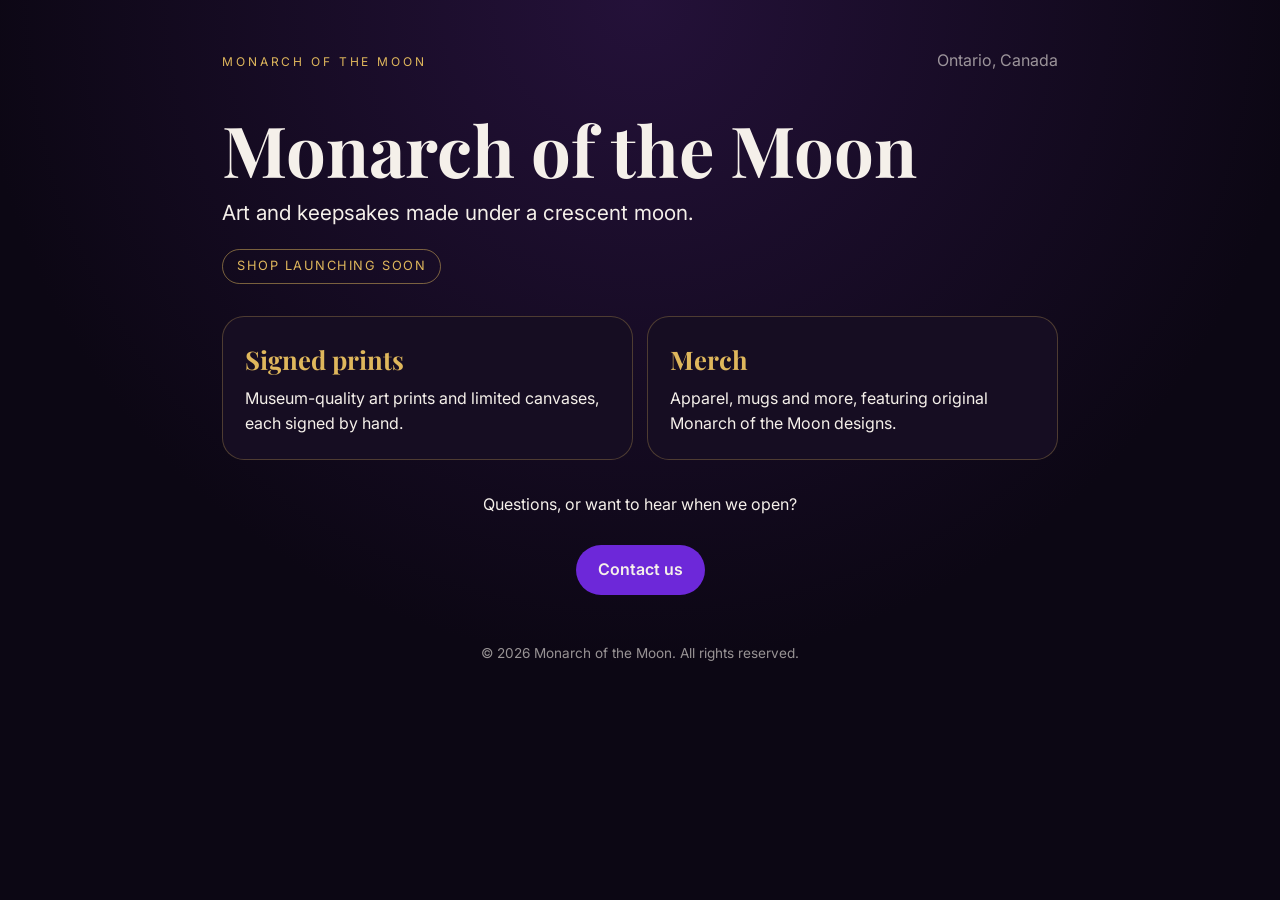
==== commit 9a0783da: "Phase 0: clean PG 'shop launching soon' page, folder scaffold" ====
--- a/index.html
+++ b/index.html
@@ -1,46 +1,77 @@
 <!DOCTYPE html>
 <html lang="en">
 <head>
-    <meta charset="UTF-8">
-    <meta name="viewport" content="width=device-width, initial-scale=1.0">
-    <title>Monarch of the Moon</title>
-    <meta name="description" content="The house of Mistress Solena. Patronage and signed prints from Ontario. No adult files on this domain.">
-    <link rel="preconnect" href="https://fonts.googleapis.com">
-    <link href="https://fonts.googleapis.com/css2?family=Playfair+Display:wght=700&family=Inter:wght=300;400;500&display=swap" rel="stylesheet">
-    <style>
-        :root { color-scheme: dark; }
-        * { box-sizing: border-box; }
-        body { margin: 0; background: #0c0714; color: #f5f0ea; font-family: Inter, system-ui, sans-serif; }
-        a { color: inherit; }
-        .serif { font-family: "Playfair Display", Georgia, serif; }
-        .gold { color: #dfb75c; }
-        .wrap { max-width: 880px; margin: 0 auto; padding: 48px 22px 72px; }
-        header { display: flex; justify-content: space-between; gap: 16px; align-items: baseline; }
-        h1 { font-weight: 700; font-size: clamp(2.4rem, 6vw, 4.4rem); line-height: .95; margin: 28px 0 12px; }
-        .card { border: 1px solid rgba(223,183,92,.28); border-radius: 22px; padding: 22px; background: #160d22; }
-        .grid { display: grid; gap: 14px; margin-top: 22px; }
-        @media (min-width: 720px) { .grid { grid-template-columns: 1fr 1fr; } }
-        .btn { display: inline-block; margin-top: 16px; padding: 12px 18px; border-radius: 999px; background: #6d28d9; text-decoration: none; font-weight: 600; }
-        footer { margin-top: 36px; color: rgba(245,240,234,.55); font-size: .85rem; }
-    </style>
+  <meta charset="UTF-8">
+  <meta name="viewport" content="width=device-width, initial-scale=1.0">
+  <title>Monarch of the Moon | Shop Launching Soon</title>
+  <meta name="description" content="Monarch of the Moon: signed art prints and merch, launching soon. Made in Ontario.">
+  <link rel="canonical" href="https://monarchofthemoon.shop/">
+  <meta name="theme-color" content="#0c0714">
+  <meta property="og:type" content="website">
+  <meta property="og:site_name" content="Monarch of the Moon">
+  <meta property="og:title" content="Monarch of the Moon | Shop Launching Soon">
+  <meta property="og:description" content="Signed art prints and merch, launching soon.">
+  <meta property="og:url" content="https://monarchofthemoon.shop/">
+  <meta name="twitter:card" content="summary">
+  <link rel="preconnect" href="https://fonts.googleapis.com">
+  <link rel="preconnect" href="https://fonts.gstatic.com" crossorigin>
+  <link href="https://fonts.googleapis.com/css2?family=Playfair+Display:wght@700&amp;family=Inter:wght@300;400;600&amp;display=swap" rel="stylesheet">
+  <style>
+    :root { color-scheme: dark; --bg:#0c0714; --card:#160d22; --gold:#dfb75c; --purple:#6d28d9; --text:#f5f0ea; }
+    * { box-sizing: border-box; }
+    body { margin: 0; min-height: 100vh; background: radial-gradient(circle at 50% 0%, #241139 0%, var(--bg) 60%); color: var(--text); font-family: Inter, system-ui, sans-serif; line-height: 1.6; }
+    a { color: inherit; }
+    .serif { font-family: "Playfair Display", Georgia, serif; }
+    .gold { color: var(--gold); }
+    .wrap { max-width: 880px; margin: 0 auto; padding: 48px 22px 64px; }
+    header { display: flex; justify-content: space-between; align-items: baseline; gap: 16px; }
+    .eyebrow { letter-spacing: .24em; text-transform: uppercase; font-size: .75rem; margin: 0; }
+    .muted { color: rgba(245,240,234,.6); }
+    h1 { font-weight: 700; font-size: clamp(2.4rem, 8vw, 4.4rem); line-height: 1; margin: 40px 0 12px; }
+    .tagline { font-size: clamp(1.05rem, 2.5vw, 1.3rem); margin: 0 0 8px; }
+    .badge { display: inline-block; margin-top: 12px; padding: 6px 14px; border: 1px solid rgba(223,183,92,.5); border-radius: 999px; font-size: .8rem; letter-spacing: .12em; text-transform: uppercase; }
+    .grid { display: grid; gap: 14px; margin-top: 32px; }
+    @media (min-width: 720px) { .grid { grid-template-columns: 1fr 1fr; } }
+    .card { border: 1px solid rgba(223,183,92,.28); border-radius: 22px; padding: 22px; background: var(--card); }
+    .card h2 { font-size: 1.6rem; margin: 0 0 6px; }
+    .card p { margin: 0; }
+    .contact { margin-top: 32px; text-align: center; }
+    .btn { display: inline-block; margin-top: 12px; padding: 12px 22px; border-radius: 999px; background: var(--purple); text-decoration: none; font-weight: 600; }
+    .btn:hover, .btn:focus { background: #7c3aed; }
+    footer { margin-top: 48px; font-size: .85rem; text-align: center; }
+  </style>
 </head>
 <body>
-    <main class="wrap">
-        <header>
-            <p class="gold" style="letter-spacing:.24em;text-transform:uppercase;font-size:.75rem;">The house</p>
-            <span style="font-size:.8rem;color:rgba(245,240,234,.5);">Ontario</span>
-        </header>
-        <h1 class="serif">Monarch of the Moon</h1>
-        <p>Curated by Mistress Solena. This domain is the house: patronage and signed work. Adult files are not hosted here and are not linked here.</p>
-        <div class="grid">
-            <section class="card">
-                <p class="gold serif" style="font-size:1.7rem;margin:0;">Crescent</p>
-                <p>Patronage. 100.</p>
-                <p style="color:rgba(245,240,234,.65);font-size:.92rem;">The threshold seat. Letters and the house mark. No clips on this page.</p>
-            </section>
-            <section class="card">
-                <p class="gold serif" style="font-size:1.7rem;margin:0;">Lunar</p>
-                <p>Patronage. 200.</p>
-                <p style="color:rgba(245,240,234,.65);font-size:.92rem;">The inner seat. Same house, closer key. Still no adult files on this domain.</p>
-            </section>
-        </div>
+  <main class="wrap">
+    <header>
+      <p class="eyebrow gold">Monarch of the Moon</p>
+      <span class="muted">Ontario, Canada</span>
+    </header>
+
+    <h1 class="serif">Monarch of the Moon</h1>
+    <p class="tagline">Art and keepsakes made under a crescent moon.</p>
+    <span class="badge gold">Shop launching soon</span>
+
+    <div class="grid">
+      <section class="card">
+        <h2 class="serif gold">Signed prints</h2>
+        <p>Museum-quality art prints and limited canvases, each signed by hand.</p>
+      </section>
+      <section class="card">
+        <h2 class="serif gold">Merch</h2>
+        <p>Apparel, mugs and more, featuring original Monarch of the Moon designs.</p>
+      </section>
+    </div>
+
+    <section class="contact">
+      <p>Questions, or want to hear when we open?</p>
+      <!-- TODO: replace with the real contact email before launch -->
+      <a class="btn" href="mailto:TODO-contact-email@example.com">Contact us</a>
+    </section>
+
+    <footer class="muted">
+      <p>&copy; 2026 Monarch of the Moon. All rights reserved.</p>
+    </footer>
+  </main>
+</body>
+</html>
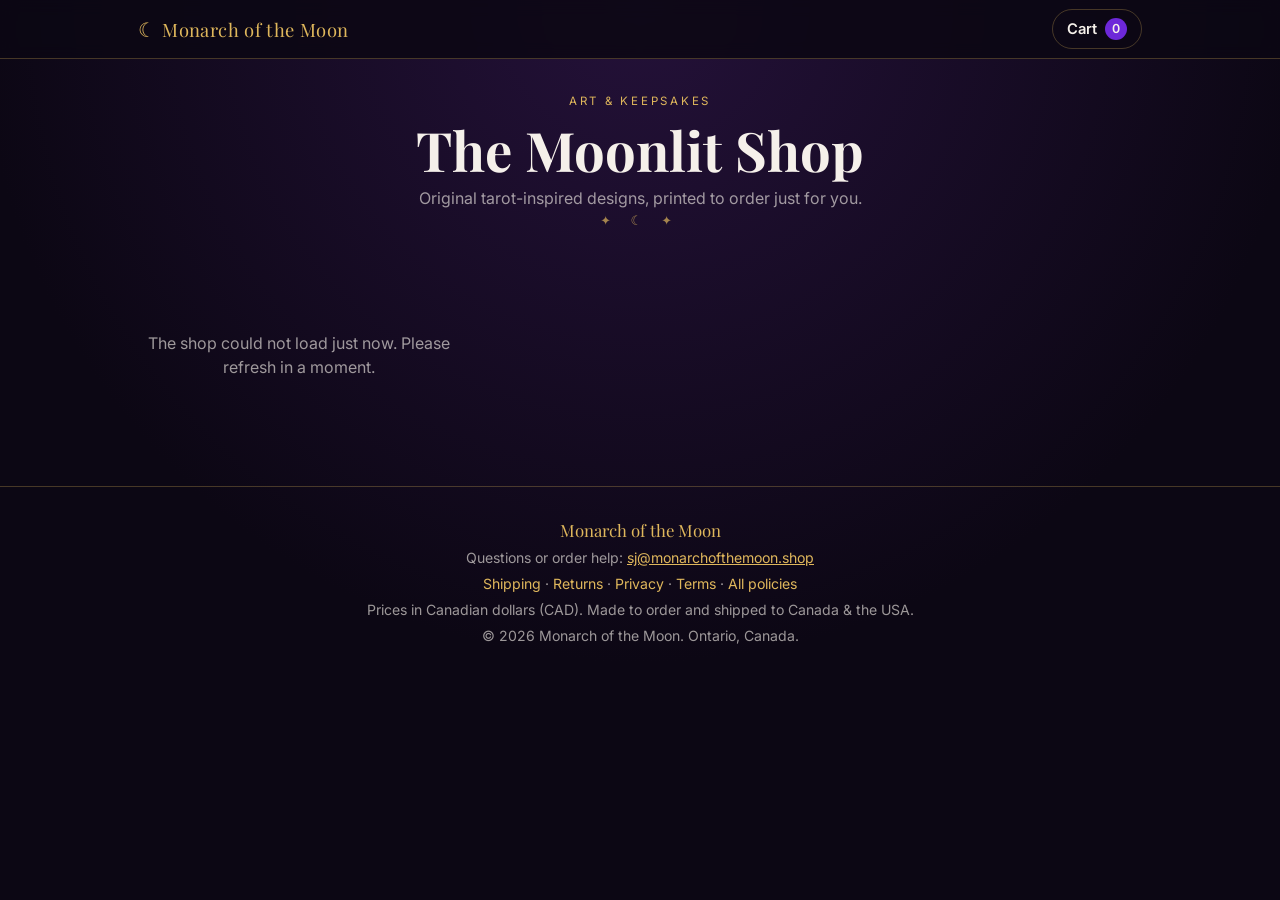
==== commit 38da5ea4: "Launch: shop at site root, live Stripe, hide woven blanket, legal pages, robots/sitemap" ====
--- a/index.html
+++ b/index.html
@@ -1,77 +1,38 @@
 <!DOCTYPE html>
 <html lang="en">
 <head>
-  <meta charset="UTF-8">
-  <meta name="viewport" content="width=device-width, initial-scale=1.0">
-  <title>Monarch of the Moon | Shop Launching Soon</title>
-  <meta name="description" content="Monarch of the Moon: signed art prints and merch, launching soon. Made in Ontario.">
-  <link rel="canonical" href="https://monarchofthemoon.shop/">
-  <meta name="theme-color" content="#0c0714">
-  <meta property="og:type" content="website">
-  <meta property="og:site_name" content="Monarch of the Moon">
-  <meta property="og:title" content="Monarch of the Moon | Shop Launching Soon">
-  <meta property="og:description" content="Signed art prints and merch, launching soon.">
-  <meta property="og:url" content="https://monarchofthemoon.shop/">
-  <meta name="twitter:card" content="summary">
-  <link rel="preconnect" href="https://fonts.googleapis.com">
-  <link rel="preconnect" href="https://fonts.gstatic.com" crossorigin>
-  <link href="https://fonts.googleapis.com/css2?family=Playfair+Display:wght@700&amp;family=Inter:wght@300;400;600&amp;display=swap" rel="stylesheet">
-  <style>
-    :root { color-scheme: dark; --bg:#0c0714; --card:#160d22; --gold:#dfb75c; --purple:#6d28d9; --text:#f5f0ea; }
-    * { box-sizing: border-box; }
-    body { margin: 0; min-height: 100vh; background: radial-gradient(circle at 50% 0%, #241139 0%, var(--bg) 60%); color: var(--text); font-family: Inter, system-ui, sans-serif; line-height: 1.6; }
-    a { color: inherit; }
-    .serif { font-family: "Playfair Display", Georgia, serif; }
-    .gold { color: var(--gold); }
-    .wrap { max-width: 880px; margin: 0 auto; padding: 48px 22px 64px; }
-    header { display: flex; justify-content: space-between; align-items: baseline; gap: 16px; }
-    .eyebrow { letter-spacing: .24em; text-transform: uppercase; font-size: .75rem; margin: 0; }
-    .muted { color: rgba(245,240,234,.6); }
-    h1 { font-weight: 700; font-size: clamp(2.4rem, 8vw, 4.4rem); line-height: 1; margin: 40px 0 12px; }
-    .tagline { font-size: clamp(1.05rem, 2.5vw, 1.3rem); margin: 0 0 8px; }
-    .badge { display: inline-block; margin-top: 12px; padding: 6px 14px; border: 1px solid rgba(223,183,92,.5); border-radius: 999px; font-size: .8rem; letter-spacing: .12em; text-transform: uppercase; }
-    .grid { display: grid; gap: 14px; margin-top: 32px; }
-    @media (min-width: 720px) { .grid { grid-template-columns: 1fr 1fr; } }
-    .card { border: 1px solid rgba(223,183,92,.28); border-radius: 22px; padding: 22px; background: var(--card); }
-    .card h2 { font-size: 1.6rem; margin: 0 0 6px; }
-    .card p { margin: 0; }
-    .contact { margin-top: 32px; text-align: center; }
-    .btn { display: inline-block; margin-top: 12px; padding: 12px 22px; border-radius: 999px; background: var(--purple); text-decoration: none; font-weight: 600; }
-    .btn:hover, .btn:focus { background: #7c3aed; }
-    footer { margin-top: 48px; font-size: .85rem; text-align: center; }
-  </style>
+<meta charset="UTF-8">
+<meta name="viewport" content="width=device-width, initial-scale=1.0">
+<title>Monarch of the Moon | Moonlit Tarot Art &amp; Keepsakes</title>
+<meta name="description" content="Monarch of the Moon: tarot-inspired gothic art, stickers, wall tapestries and keepsakes, printed to order and shipped across Canada and the USA.">
+<link rel="canonical" href="https://monarchofthemoon.shop/">
+<meta property="og:type" content="website">
+<meta property="og:site_name" content="Monarch of the Moon">
+<meta property="og:title" content="Monarch of the Moon | Moonlit Tarot Art &amp; Keepsakes">
+<meta property="og:description" content="Tarot-inspired gothic art, stickers and keepsakes, printed to order.">
+<meta property="og:url" content="https://monarchofthemoon.shop/">
+<meta name="theme-color" content="#0c0714">
+<link rel="icon" href="data:image/svg+xml,%3Csvg xmlns=%22http://www.w3.org/2000/svg%22 viewBox=%220 0 100 100%22%3E%3Ctext y=%22.9em%22 font-size=%2290%22%3E%F0%9F%8C%99%3C/text%3E%3C/svg%3E">
+<link rel="preconnect" href="https://api.monarchofthemoon.shop" crossorigin>
+<link rel="preconnect" href="https://fonts.googleapis.com">
+<link rel="preconnect" href="https://fonts.gstatic.com" crossorigin>
+<link href="https://fonts.googleapis.com/css2?family=Playfair+Display:wght@700&amp;family=Inter:wght@400;500;600;700&amp;display=swap" rel="stylesheet">
+<link rel="stylesheet" href="shop.css?v=4">
+<script src="shop.js?v=5" defer></script>
 </head>
-<body>
-  <main class="wrap">
-    <header>
-      <p class="eyebrow gold">Monarch of the Moon</p>
-      <span class="muted">Ontario, Canada</span>
-    </header>
-
-    <h1 class="serif">Monarch of the Moon</h1>
-    <p class="tagline">Art and keepsakes made under a crescent moon.</p>
-    <span class="badge gold">Shop launching soon</span>
-
-    <div class="grid">
-      <section class="card">
-        <h2 class="serif gold">Signed prints</h2>
-        <p>Museum-quality art prints and limited canvases, each signed by hand.</p>
-      </section>
-      <section class="card">
-        <h2 class="serif gold">Merch</h2>
-        <p>Apparel, mugs and more, featuring original Monarch of the Moon designs.</p>
-      </section>
-    </div>
-
-    <section class="contact">
-      <p>Questions, or want to hear when we open?</p>
-      <!-- TODO: replace with the real contact email before launch -->
-      <a class="btn" href="mailto:TODO-contact-email@example.com">Contact us</a>
-    </section>
-
-    <footer class="muted">
-      <p>&copy; 2026 Monarch of the Moon. All rights reserved.</p>
-    </footer>
-  </main>
+<body data-page="grid">
+<header class="top"><div class="wrap"><a class="brand" href="./"><span>&#9790;</span>Monarch of the Moon</a><a class="cartlink" href="cart.html">Cart <span class="count" data-count>0</span></a></div></header>
+<main class="wrap">
+<section class="hero"><p class="eyebrow gold">Art &amp; keepsakes</p><h1 class="serif">The Moonlit Shop</h1>
+<p class="muted">Original tarot-inspired designs, printed to order just for you.</p><p class="stars">&#10022; &#9790; &#10022;</p></section>
+<div class="grid" id="grid" aria-live="polite"></div>
+</main>
+<footer class="muted"><div class="wrap">
+<p class="serif gold" style="font-size:1.05rem">Monarch of the Moon</p>
+<p>Questions or order help: <a href="mailto:sj@monarchofthemoon.shop">sj@monarchofthemoon.shop</a></p>
+<p class="links"><a href="/legal/shipping.html">Shipping</a> &middot; <a href="/legal/returns.html">Returns</a> &middot; <a href="/legal/privacy.html">Privacy</a> &middot; <a href="/legal/terms.html">Terms</a> &middot; <a href="/legal/">All policies</a></p>
+<p>Prices in Canadian dollars (CAD). Made to order and shipped to Canada &amp; the USA.</p>
+<p>&copy; 2026 Monarch of the Moon. Ontario, Canada.</p>
+</div></footer>
 </body>
 </html>
--- a/shop.css
+++ b/shop.css
@@ -0,0 +1,76 @@
+:root{color-scheme:dark;--bg:#0c0714;--card:#160d22;--card2:#1d1230;--gold:#dfb75c;--purple:#6d28d9;--text:#f5f0ea;--muted:rgba(245,240,234,.62);--line:rgba(223,183,92,.28)}
+*{box-sizing:border-box}
+html{-webkit-text-size-adjust:100%}
+body{margin:0;min-height:100vh;background:radial-gradient(circle at 50% 0%,#241139 0%,var(--bg) 60%) fixed;color:var(--text);font-family:Inter,system-ui,sans-serif;line-height:1.55}
+a{color:inherit}
+img{max-width:100%;display:block}
+.serif{font-family:"Playfair Display",Georgia,serif}
+.gold{color:var(--gold)}
+.muted{color:var(--muted)}
+.wrap{max-width:1040px;margin:0 auto;padding:0 18px}
+.top{position:sticky;top:0;z-index:5;background:rgba(12,7,20,.88);backdrop-filter:blur(8px);border-bottom:1px solid var(--line)}
+.top .wrap{display:flex;align-items:center;justify-content:space-between;height:58px}
+.brand{text-decoration:none;font-family:"Playfair Display",Georgia,serif;font-size:1.15rem;color:var(--gold);letter-spacing:.02em}
+.brand span{font-size:1.1em;margin-right:6px}
+.cartlink{display:inline-flex;align-items:center;gap:8px;text-decoration:none;padding:8px 14px;border:1px solid var(--line);border-radius:999px;font-weight:600;font-size:.92rem}
+.count{background:var(--purple);border-radius:999px;min-width:22px;height:22px;display:inline-grid;place-items:center;font-size:.78rem;padding:0 6px}
+.hero{padding:34px 0 8px;text-align:center}
+.eyebrow{letter-spacing:.24em;text-transform:uppercase;font-size:.72rem;margin:0}
+h1{font-size:clamp(2rem,8vw,3.4rem);line-height:1.05;margin:10px 0 8px}
+.hero p{margin:0 auto;max-width:520px}
+.stars{letter-spacing:.6em;color:var(--gold);opacity:.7;font-size:.8rem;margin:14px 0 0}
+.grid{display:grid;grid-template-columns:repeat(2,1fr);gap:12px;margin:26px 0 40px}
+@media(min-width:760px){.grid{grid-template-columns:repeat(3,1fr);gap:18px}}
+.card{display:flex;flex-direction:column;background:var(--card);border:1px solid var(--line);border-radius:18px;overflow:hidden;text-decoration:none;transition:transform .15s,border-color .15s}
+.card:hover,.card:focus-visible{transform:translateY(-2px);border-color:var(--gold)}
+.card .ph{aspect-ratio:1;background:#f3f0ea}
+.card .ph img{width:100%;height:100%;object-fit:cover}
+.card .info{padding:12px 12px 14px}
+.card h2{font-size:1rem;margin:0 0 4px;line-height:1.25}
+.card .price{color:var(--gold);font-weight:600;font-size:.95rem}
+.tag{display:inline-block;font-size:.7rem;letter-spacing:.06em;text-transform:uppercase;border:1px solid var(--line);border-radius:999px;padding:2px 8px;margin-top:6px;color:var(--muted)}
+.btn{display:inline-flex;justify-content:center;align-items:center;gap:8px;width:100%;padding:15px 22px;border:0;border-radius:999px;background:var(--purple);color:#fff;font:600 1rem Inter,system-ui,sans-serif;text-decoration:none;cursor:pointer}
+.btn:hover,.btn:focus-visible{background:#7c3aed}
+.btn[disabled]{opacity:.55;cursor:not-allowed}
+.btn.ghost{background:transparent;border:1px solid var(--line);color:var(--text)}
+.product{display:grid;gap:22px;padding:22px 0 40px}
+@media(min-width:820px){.product{grid-template-columns:1.1fr 1fr;gap:36px;padding-top:34px}}
+.main-img{aspect-ratio:1;background:#f3f0ea;border-radius:18px;overflow:hidden;border:1px solid var(--line)}
+.main-img img{width:100%;height:100%;object-fit:contain}
+.thumbs{display:flex;gap:8px;overflow-x:auto;padding:10px 0 2px;scrollbar-width:thin}
+.thumbs button{flex:0 0 64px;height:64px;padding:0;border-radius:10px;overflow:hidden;border:2px solid transparent;background:#f3f0ea;cursor:pointer}
+.thumbs button[aria-current=true]{border-color:var(--gold)}
+.thumbs img{width:100%;height:100%;object-fit:cover}
+.product h1{font-size:clamp(1.7rem,6vw,2.4rem);margin:0 0 6px}
+.bigprice{font-size:1.5rem;color:var(--gold);font-weight:600;margin:0 0 14px}
+.opt{margin:0 0 14px;border:0;padding:0}
+.opt legend{font-size:.8rem;letter-spacing:.12em;text-transform:uppercase;color:var(--muted);margin-bottom:8px}
+.chips{display:flex;flex-wrap:wrap;gap:8px}
+.chip{padding:10px 14px;border-radius:999px;border:1px solid var(--line);background:var(--card);color:var(--text);font:500 .92rem Inter,system-ui,sans-serif;cursor:pointer;min-height:44px}
+.chip[aria-pressed=true]{border-color:var(--gold);background:var(--card2);color:var(--gold)}
+.chip:disabled{opacity:.35;text-decoration:line-through;cursor:not-allowed}
+.qty{display:inline-flex;align-items:center;border:1px solid var(--line);border-radius:999px;overflow:hidden}
+.qty button{width:44px;height:44px;border:0;background:transparent;color:var(--text);font-size:1.2rem;cursor:pointer}
+.qty input{width:44px;text-align:center;border:0;background:transparent;color:var(--text);font:600 1rem Inter,sans-serif}
+.row{display:flex;gap:12px;align-items:center;margin:6px 0 16px}
+.desc p{margin:0 0 10px}
+.note{font-size:.88rem;border:1px solid var(--line);border-radius:14px;padding:12px 14px;background:var(--card);margin:16px 0}
+.toast{position:fixed;left:50%;bottom:18px;transform:translateX(-50%);background:var(--card2);border:1px solid var(--gold);padding:12px 18px;border-radius:999px;font-weight:600;opacity:0;transition:opacity .2s;pointer-events:none;z-index:9}
+.toast.show{opacity:1}
+.panel{background:var(--card);border:1px solid var(--line);border-radius:18px;padding:16px;margin:16px 0}
+.line{display:grid;grid-template-columns:72px 1fr auto;gap:12px;align-items:center;padding:12px 0;border-bottom:1px solid rgba(223,183,92,.14)}
+.line:last-child{border-bottom:0}
+.line img{width:72px;height:72px;object-fit:cover;border-radius:10px;background:#f3f0ea}
+.line .t{font-weight:600;line-height:1.25}
+.line .v{font-size:.85rem;color:var(--muted)}
+.line .rm{background:none;border:0;color:var(--muted);text-decoration:underline;cursor:pointer;padding:4px 0;font-size:.85rem}
+.sum{display:flex;justify-content:space-between;padding:6px 0}
+.sum.total{font-weight:700;font-size:1.1rem;border-top:1px solid var(--line);margin-top:6px;padding-top:12px}
+select{width:100%;padding:13px 14px;border-radius:12px;border:1px solid var(--line);background:var(--card2);color:var(--text);font:500 1rem Inter,sans-serif}
+.err{color:#ffb4b4;font-size:.92rem;min-height:1.2em;margin:10px 0 0}
+.center{text-align:center;padding:50px 0}
+footer{border-top:1px solid var(--line);padding:26px 0 40px;margin-top:20px;font-size:.88rem;text-align:center}
+footer a{color:var(--gold)}
+footer p{margin:4px 0}
+
+footer .links{font-size:.88rem}footer .links a{color:var(--gold);text-decoration:none}footer .links a:hover{text-decoration:underline}
